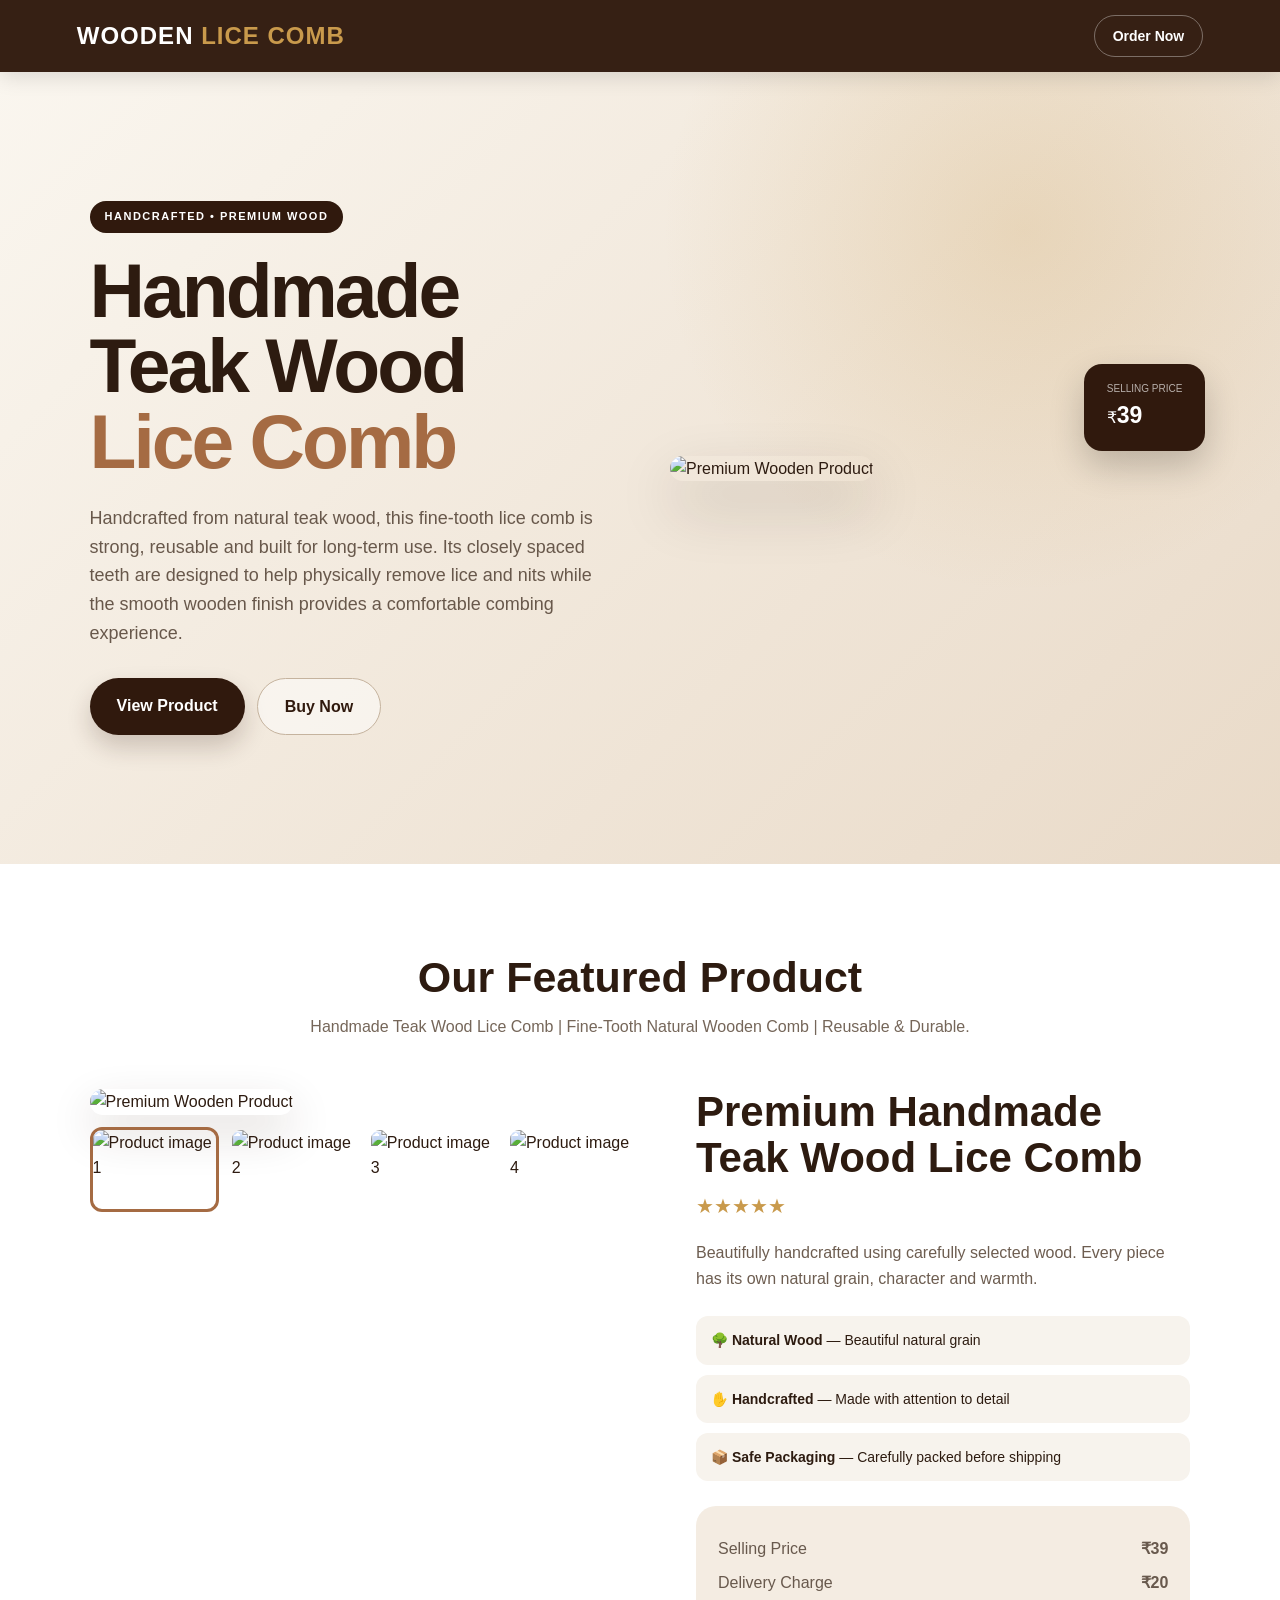
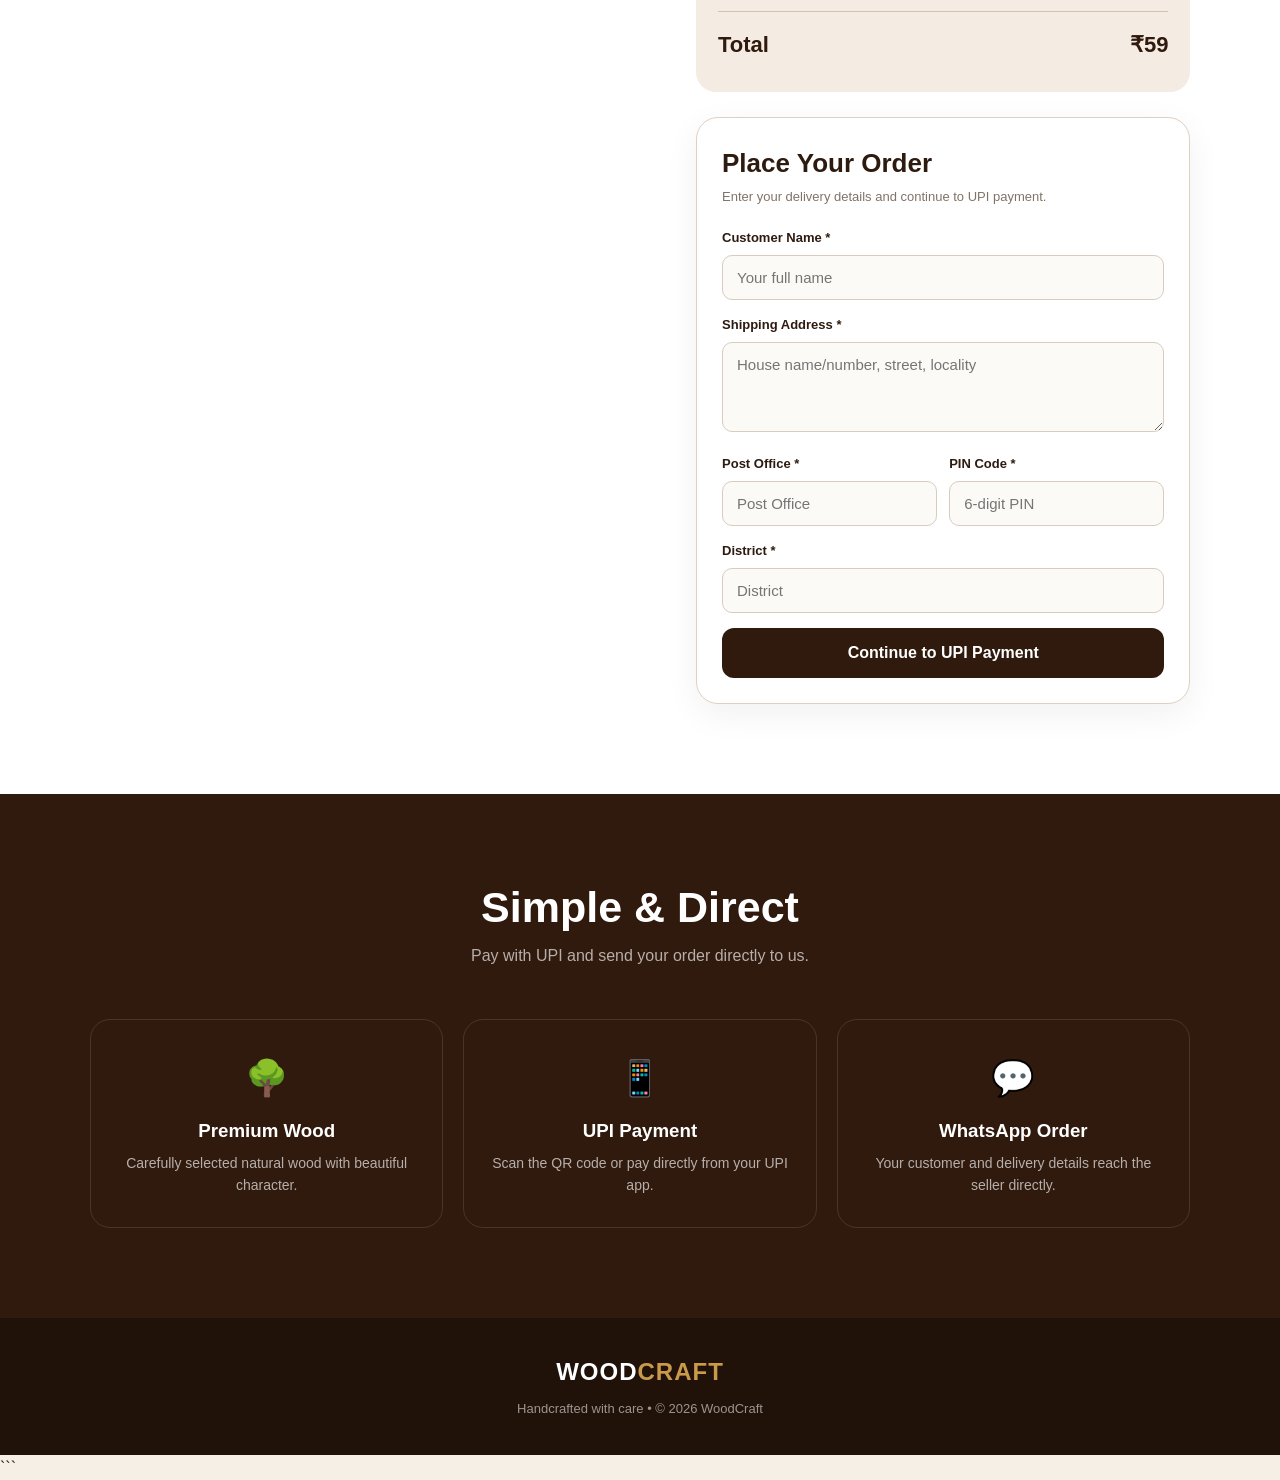
==== index.html @ 913a48c9 "Refactor index.html for improved layout and styling Refactor HTML structure and improve styling for " ====
<!DOCTYPE html>
<html lang="en">
<head>
<meta charset="UTF-8">
<meta name="viewport" content="width=device-width, initial-scale=1.0">
<title>WOODCRAFT | Premium Handmade Wood</title>
<meta name="description" content="Premium handmade wooden product with UPI payment and WhatsApp ordering.">

<style>
*{margin:0;padding:0;box-sizing:border-box}
html{scroll-behavior:smooth}
body{font-family:Arial,Helvetica,sans-serif;background:#f5efe6;color:#2d1b10;line-height:1.6}
:root{--dark:#30190d;--brown:#75482d;--brown2:#a56b43;--gold:#c99a4c;--green:#19a951;--purple:#673ab7;--border:#dfd1c1}

header{position:sticky;top:0;z-index:1000;display:flex;align-items:center;justify-content:space-between;padding:15px 6%;color:#fff;background:rgba(48,25,13,.97);backdrop-filter:blur(12px);box-shadow:0 5px 20px rgba(0,0,0,.12)}
.logo{font-size:24px;font-weight:900;letter-spacing:1px}.logo span{color:var(--gold)}
.header-button{color:#fff;text-decoration:none;padding:9px 18px;border:1px solid rgba(255,255,255,.35);border-radius:50px;font-size:14px;font-weight:bold}

.hero{min-height:88vh;display:grid;grid-template-columns:1fr 1fr;gap:60px;align-items:center;padding:70px 7%;background:radial-gradient(circle at 80% 20%,rgba(201,154,76,.22),transparent 30%),linear-gradient(135deg,#faf6ef,#e9dac8)}
.hero-content{max-width:620px}.badge{display:inline-block;padding:7px 15px;background:var(--dark);color:#fff;border-radius:50px;font-size:11px;font-weight:bold;letter-spacing:1.5px;margin-bottom:20px}
.hero h1{font-size:clamp(44px,6vw,78px);line-height:.98;letter-spacing:-3px;margin-bottom:25px}.hero h1 span{color:var(--brown2)}
.hero-description{color:#68584b;font-size:18px;max-width:550px;margin-bottom:30px}
.hero-buttons{display:flex;flex-wrap:wrap;gap:12px}.primary-button,.secondary-button{display:inline-block;padding:15px 27px;border-radius:50px;text-decoration:none;font-weight:bold;transition:.25s}
.primary-button{background:var(--dark);color:#fff;box-shadow:0 12px 25px rgba(48,25,13,.2)}.primary-button:hover{transform:translateY(-3px)}
.secondary-button{border:1px solid #c5b39e;color:var(--dark);background:rgba(255,255,255,.5)}
.hero-image-container{position:relative}.hero-image-container img{width:100%;height:570px;object-fit:cover;border-radius:32px;box-shadow:0 25px 60px rgba(47,27,15,.2)}
.hero-price{position:absolute;right:-15px;bottom:30px;background:var(--dark);color:#fff;padding:17px 23px;border-radius:18px;box-shadow:0 15px 35px rgba(0,0,0,.2)}
.hero-price small{display:block;opacity:.65;font-size:10px}.hero-price strong{font-size:23px}

section{padding:90px 7%}.section-heading{text-align:center;max-width:680px;margin:0 auto 50px}.section-heading h2{font-size:43px;line-height:1.1;margin-bottom:12px}.section-heading p{color:#756659}
.product-section{background:#fff}.product-container{max-width:1200px;margin:auto;display:grid;grid-template-columns:1.05fr .95fr;gap:60px;align-items:start}
.gallery{position:sticky;top:100px}.main-product-image{width:100%;height:570px;object-fit:cover;border-radius:25px;cursor:zoom-in;box-shadow:0 18px 45px rgba(47,27,15,.16)}
.thumbnail-grid{display:grid;grid-template-columns:repeat(4,1fr);gap:10px;margin-top:12px}.thumbnail{width:100%;height:85px;object-fit:cover;border-radius:12px;cursor:pointer;border:3px solid transparent;transition:.2s}.thumbnail:hover,.thumbnail.active{border-color:var(--brown2)}
.product-title{font-size:42px;line-height:1.08;margin-bottom:10px}.rating{color:var(--gold);font-size:20px;margin-bottom:18px}.product-description{color:#6d5d50;margin-bottom:25px}
.features{display:grid;gap:10px;margin-bottom:25px}.feature{padding:13px 15px;background:#f7f3ed;border-radius:12px;font-size:14px}
.price-box{background:#f4ece2;padding:22px;border-radius:20px;margin-bottom:25px}.price-row{display:flex;justify-content:space-between;align-items:center;margin:8px 0;color:#68594d}.price-row.total{border-top:1px solid #d5c3ae;padding-top:15px;margin-top:15px;color:var(--dark);font-size:22px;font-weight:900}
.order-box{border:1px solid var(--border);padding:25px;border-radius:22px;background:#fff;box-shadow:0 10px 35px rgba(48,25,13,.06)}.order-box h3{font-size:26px;margin-bottom:3px}.order-subtitle{color:#817368;font-size:13px;margin-bottom:20px}
.form-group{margin-bottom:15px}.form-group label{display:block;font-size:13px;font-weight:800;margin-bottom:6px}.form-group input,.form-group textarea{width:100%;padding:13px 14px;border:1px solid #d9ccbe;background:#fcfaf7;border-radius:10px;outline:none;font-family:inherit;font-size:15px}.form-group textarea{min-height:90px;resize:vertical}
.form-group input:focus,.form-group textarea:focus{border-color:var(--brown2);box-shadow:0 0 0 3px rgba(165,107,67,.1)}.two-column{display:grid;grid-template-columns:1fr 1fr;gap:12px}
.continue-button{width:100%;padding:16px;background:var(--dark);color:#fff;border:0;border-radius:12px;font-size:16px;font-weight:900;cursor:pointer}

.payment-area{display:none;margin-top:25px;padding:25px;border:2px solid #dfd1c1;border-radius:20px;background:#faf7f2;text-align:center}.payment-area.show{display:block}.payment-area h3{font-size:26px;margin-bottom:5px}.payment-description{color:#75675c;font-size:14px}
.payment-total{font-size:34px;font-weight:900;color:var(--dark);margin:12px 0 20px}
.qr-container{display:flex;justify-content:center;margin:10px 0 18px}.qr-image{width:240px;height:240px;object-fit:contain;background:#fff;padding:10px;border-radius:15px;border:1px solid #ddd;box-shadow:0 8px 25px rgba(0,0,0,.08)}
.upi-box{background:#fff;padding:14px;border-radius:12px;margin-bottom:15px}.upi-label{color:#75675c;font-size:12px}.upi-id{color:var(--brown);font-size:18px;font-weight:900;word-break:break-all;margin:3px 0 7px}.copy-button{border:1px solid #cdbca8;background:#fff;padding:7px 14px;border-radius:30px;cursor:pointer;font-weight:bold}
.upi-pay-button{display:block;width:100%;padding:16px;margin-bottom:12px;background:var(--purple);color:#fff;border-radius:12px;text-decoration:none;font-weight:900}
.paid-button{width:100%;padding:16px;background:var(--green);color:#fff;border:0;border-radius:12px;font-size:16px;font-weight:900;cursor:pointer}
.payment-warning{margin-top:15px;font-size:12px;color:#74675c}.success-message{display:none;margin-top:18px;padding:15px;border-radius:12px;background:#e8f8ee;color:#176b37;font-size:13px;font-weight:bold}.success-message.show{display:block}

.order-placed{
    display:none;
    margin-top:18px;
    padding:22px;
    border-radius:18px;
    background:#e8f8ee;
    border:1px solid #b8e5c8;
    color:#145c30;
    text-align:left;
}
.order-placed.show{display:block}
.order-placed-icon{
    width:52px;
    height:52px;
    display:flex;
    align-items:center;
    justify-content:center;
    margin:0 auto 10px;
    border-radius:50%;
    background:#19a951;
    color:#fff;
    font-size:30px;
    font-weight:900;
}
.order-placed h3{
    text-align:center;
    font-size:25px;
    margin-bottom:5px;
}
.order-placed > p{
    text-align:center;
    font-size:13px;
    margin-bottom:15px;
}
.placed-details{
    background:#fff;
    border-radius:12px;
    padding:14px;
    font-size:13px;
    color:#3b312a;
}
.placed-details div{
    display:flex;
    justify-content:space-between;
    gap:15px;
    padding:6px 0;
    border-bottom:1px solid #eee5dc;
}
.placed-details div:last-child{border-bottom:0}
.placed-details strong{text-align:right}

.trust-section{background:var(--dark);color:#fff}.trust-section .section-heading p{color:rgba(255,255,255,.65)}.trust-grid{max-width:1100px;margin:auto;display:grid;grid-template-columns:repeat(3,1fr);gap:20px}.trust-card{text-align:center;padding:30px 20px;border:1px solid rgba(255,255,255,.12);border-radius:20px}.trust-icon{font-size:35px;margin-bottom:10px}.trust-card h3{margin-bottom:6px}.trust-card p{color:rgba(255,255,255,.65);font-size:14px}
footer{background:#211209;color:#fff;text-align:center;padding:35px 20px}footer p{margin-top:8px;opacity:.55;font-size:13px}
.lightbox{position:fixed;inset:0;z-index:3000;display:none;align-items:center;justify-content:center;padding:20px;background:rgba(0,0,0,.94)}.lightbox.show{display:flex}.lightbox img{max-width:95%;max-height:90vh;border-radius:10px}.close-lightbox{position:absolute;right:25px;top:12px;color:#fff;font-size:45px;cursor:pointer}

@media(max-width:900px){
    .hero{grid-template-columns:1fr;padding-top:50px}
    .hero-image-container{order:-1}
    .product-container{grid-template-columns:1fr}
    .gallery{position:static}
    .trust-grid{grid-template-columns:1fr}
}
@media(max-width:600px){
    header{padding:13px 5%}
    .logo{font-size:20px}
    .hero{padding:45px 5%}
    .hero h1{font-size:45px}
    .hero-description{font-size:16px}
    section{padding:65px 5%}
    .section-heading h2{font-size:33px}
    .product-title{font-size:34px}
    .main-product-image{height:360px}
    .thumbnail{height:70px}
    .two-column{grid-template-columns:1fr}
    .hero-image-container img{height:400px}
}
</style>
</head>

<body>

<header>
    <div class="logo">WOODEN <span>LICE COMB</span></div>
    <a href="#order" class="header-button">Order Now</a>
</header>

<section class="hero">
    <div class="hero-content">
        <div class="badge">HANDCRAFTED • PREMIUM WOOD</div>
        <h1>Handmade Teak Wood <br><span>Lice Comb</span></h1>

        <p class="hero-description">
            Handcrafted from natural teak wood, this fine-tooth lice comb is strong,
            reusable and built for long-term use. Its closely spaced teeth are designed
            to help physically remove lice and nits while the smooth wooden finish
            provides a comfortable combing experience.
        </p>

        <div class="hero-buttons">
            <a href="#product" class="primary-button">View Product</a>
            <a href="#order" class="secondary-button">Buy Now</a>
        </div>
    </div>

    <div class="hero-image-container">
        <img
            id="heroImage"
            src="https://raw.githubusercontent.com/indrarecreation/tripcore/9f1f964987fa2e9fd4c888fda89bacaf6766742b/ChatGPT%20Image%20Aug%2028%2C%202026%2C%2009_45_02%20PM.png"
            alt="Premium Wooden Product"
        >

        <div class="hero-price">
            <small>SELLING PRICE</small>
            ₹<strong id="heroPrice">39</strong>
        </div>
    </div>
</section>

<section class="product-section" id="product">

    <div class="section-heading">
        <h2>Our Featured Product</h2>
        <p>
            Handmade Teak Wood Lice Comb | Fine-Tooth Natural Wooden Comb |
            Reusable & Durable.
        </p>
    </div>

    <div class="product-container">

        <div class="gallery">

            <img
                id="mainProductImage"
                class="main-product-image"
                src="https://raw.githubusercontent.com/indrarecreation/tripcore/9f1f964987fa2e9fd4c888fda89bacaf6766742b/ChatGPT%20Image%20Aug%2028%2C%202026%2C%2009_28_31%20PM.png"
                alt="Premium Wooden Product"
                onclick="openLightbox()"
            >

            <div class="thumbnail-grid">

                <img
                    class="thumbnail active"
                    src="https://github.com/indrarecreation/tripcore/blob/main/ChatGPT%20Image%20Aug%2029,%202026,%2008_53_44%20AM.png?raw=true"
                    onclick="changeImage(this)"
                    alt="Product image 1"
                >

                <img
                    class="thumbnail"
                    src="https://github.com/indrarecreation/tripcore/blob/main/ChatGPT%20Image%20Aug%2028,%202026,%2009_43_45%20PM.png?raw=true"
                    onclick="changeImage(this)"
                    alt="Product image 2"
                >

                <img
                    class="thumbnail"
                    src="https://github.com/indrarecreation/tripcore/blob/main/ChatGPT%20Image%20Aug%2028,%202026,%2009_28_31%20PM.png?raw=true"
                    onclick="changeImage(this)"
                    alt="Product image 3"
                >

                <img
                    class="thumbnail"
                    src="https://github.com/indrarecreation/tripcore/blob/main/ChatGPT%20Image%20Aug%2028,%202026,%2009_41_17%20PM.png?raw=true"
                    onclick="changeImage(this)"
                    alt="Product image 4"
                >

            </div>
        </div>

        <div>

            <h2 class="product-title">
                Premium Handmade Teak Wood Lice Comb
            </h2>

            <div class="rating">★★★★★</div>

            <p class="product-description">
                Beautifully handcrafted using carefully selected wood.
                Every piece has its own natural grain, character and warmth.
            </p>

            <div class="features">
                <div class="feature">
                    🌳 <strong>Natural Wood</strong> — Beautiful natural grain
                </div>

                <div class="feature">
                    ✋ <strong>Handcrafted</strong> — Made with attention to detail
                </div>

                <div class="feature">
                    📦 <strong>Safe Packaging</strong> — Carefully packed before shipping
                </div>
            </div>

            <div class="price-box">

                <div class="price-row">
                    <span>Selling Price</span>
                    <strong>₹<span id="productPrice"></span></strong>
                </div>

                <div class="price-row">
                    <span>Delivery Charge</span>
                    <strong>₹<span id="deliveryCharge"></span></strong>
                </div>

                <div class="price-row total">
                    <span>Total</span>
                    <strong>₹<span id="totalPrice"></span></strong>
                </div>

            </div>

            <div class="order-box" id="order">

                <h3>Place Your Order</h3>

                <p class="order-subtitle">
                    Enter your delivery details and continue to UPI payment.
                </p>

                <form id="orderForm">

                    <div class="form-group">
                        <label>Customer Name *</label>
                        <input
                            type="text"
                            id="customerName"
                            placeholder="Your full name"
                            required
                        >
                    </div>

                    <div class="form-group">
                        <label>Shipping Address *</label>
                        <textarea
                            id="shippingAddress"
                            placeholder="House name/number, street, locality"
                            required
                        ></textarea>
                    </div>

                    <div class="two-column">

                        <div class="form-group">
                            <label>Post Office *</label>
                            <input
                                type="text"
                                id="postOffice"
                                placeholder="Post Office"
                                required
                            >
                        </div>

                        <div class="form-group">
                            <label>PIN Code *</label>
                            <input
                                type="text"
                                id="pinCode"
                                maxlength="6"
                                placeholder="6-digit PIN"
                                required
                            >
                        </div>

                    </div>

                    <div class="form-group">
                        <label>District *</label>
                        <input
                            type="text"
                            id="district"
                            placeholder="District"
                            required
                        >
                    </div>

                    <button type="submit" class="continue-button">
                        Continue to UPI Payment
                    </button>

                </form>

                <div class="payment-area" id="paymentArea">

                    <h3>Complete Your Payment</h3>

                    <p class="payment-description">
                        Scan the QR code or use the UPI ID.
                        You can enter the payment amount yourself in your UPI app.
                    </p>

                    <div class="payment-total">
                        ₹<span id="paymentAmount"></span>
                    </div>

                    <div class="qr-container">
                        <img
                            id="qrImage"
                            class="qr-image"
                            alt="UPI Payment QR Code"
                        >
                    </div>

                    <div class="upi-box">

                        <div class="upi-label">
                            PAY TO UPI ID
                        </div>

                        <div class="upi-id" id="upiIdText"></div>

                        <button
                            type="button"
                            class="copy-button"
                            onclick="copyUPI()"
                        >
                            Copy UPI ID
                        </button>

                    </div>

                    <a
                        id="upiPayButton"
                        href="#"
                        class="upi-pay-button"
                    >
                        📲 Pay via UPI
                    </a>

                    <button
                        type="button"
                        class="paid-button"
                        onclick="customerHasPaid()"
                    >
                        ✓ I HAVE PAID — SEND ORDER TO SELLER
                    </button>

                    <div
                        id="orderPlaced"
                        class="order-placed"
                        aria-live="polite"
                    >

                        <div class="order-placed-icon">
                            ✓
                        </div>

                        <h3>ORDER PLACED</h3>

                        <p>
                            Your order details have been prepared and sent
                            to the seller on WhatsApp.
                        </p>

                        <div
                            class="placed-details"
                            id="placedDetails"
                        ></div>

                    </div>

                    <p class="payment-warning">
                        After completing payment, press the button above.
                        WhatsApp will open with your order details.
                        The seller should verify the payment in the UPI/bank
                        account before dispatch.
                    </p>

                    <div
                        class="success-message"
                        id="successMessage"
                    >
                        Your order message is being prepared.
                        WhatsApp will open next.
                    </div>

                </div>

            </div>
        </div>
    </div>
</section>

<section class="trust-section">

    <div class="section-heading">
        <h2>Simple & Direct</h2>
        <p>Pay with UPI and send your order directly to us.</p>
    </div>

    <div class="trust-grid">

        <div class="trust-card">
            <div class="trust-icon">🌳</div>
            <h3>Premium Wood</h3>
            <p>
                Carefully selected natural wood with beautiful character.
            </p>
        </div>

        <div class="trust-card">
            <div class="trust-icon">📱</div>
            <h3>UPI Payment</h3>
            <p>
                Scan the QR code or pay directly from your UPI app.
            </p>
        </div>

        <div class="trust-card">
            <div class="trust-icon">💬</div>
            <h3>WhatsApp Order</h3>
            <p>
                Your customer and delivery details reach the seller directly.
            </p>
        </div>

    </div>

</section>

<footer>

    <div class="logo">
        WOOD<span>CRAFT</span>
    </div>

    <p>
        Handcrafted with care • © 2026 WoodCraft
    </p>

</footer>

<div
    class="lightbox"
    id="lightbox"
    onclick="closeLightbox()"
>

    <div
        class="close-lightbox"
        onclick="closeLightbox()"
    >
        ×
    </div>

    <img
        id="lightboxImage"
        alt="Product image"
    >

</div>

<script>

/* =========================================================
   BUSINESS SETTINGS
========================================================= */

const PRODUCT_NAME = "Premium Handmade Wooden Product";

const PRODUCT_PRICE = 39;

const DELIVERY_CHARGE = 20;

/*
   WhatsApp seller number.

   IMPORTANT:
   For India, use the complete number with country code.
   Example:
   919876543210

   Do NOT use +, spaces or brackets.
*/
const WHATSAPP_NUMBER = "7356828624";

/* YOUR NEW UPI ID */
const UPI_ID = "indrajithofficialindra@okhdfcbank";

const SELLER_NAME = "WoodCraftkollam";


/* =========================================================
   AUTOMATIC CALCULATIONS
========================================================= */

const TOTAL = PRODUCT_PRICE + DELIVERY_CHARGE;

document.getElementById("heroPrice").textContent =
    PRODUCT_PRICE;

document.getElementById("productPrice").textContent =
    PRODUCT_PRICE;

document.getElementById("deliveryCharge").textContent =
    DELIVERY_CHARGE;

document.getElementById("totalPrice").textContent =
    TOTAL;

document.getElementById("paymentAmount").textContent =
    TOTAL;

document.getElementById("upiIdText").textContent =
    UPI_ID;


/* =========================================================
   UPI PAYMENT LINK
   NO FIXED AMOUNT
========================================================= */

/*
   IMPORTANT:

   There is NO "&am=" parameter here.

   Therefore the UPI app is NOT forced to use ₹59.

   The customer can enter/change the amount
   inside Google Pay, PhonePe, Paytm, etc.
*/

const upiLink =
    "upi://pay" +
    "?pa=" + encodeURIComponent(UPI_ID) +
    "&pn=" + encodeURIComponent(SELLER_NAME) +
    "&cu=INR" +
    "&tn=" + encodeURIComponent(PRODUCT_NAME);

document.getElementById("upiPayButton").href =
    upiLink;


/* =========================================================
   QR CODE
   QR CONTAINS ONLY UPI ID / PAYMENT DETAILS
   NO FIXED AMOUNT
========================================================= */

const qrURL =
    "https://api.qrserver.com/v1/create-qr-code/" +
    "?size=500x500" +
    "&data=" +
    encodeURIComponent(upiLink);

document.getElementById("qrImage").src =
    qrURL;


/* =========================================================
   ORDER FORM
========================================================= */

document.getElementById("orderForm").addEventListener(
    "submit",
    function(event){

        event.preventDefault();

        const pin =
            document.getElementById("pinCode").value.trim();

        if(!/^[0-9]{6}$/.test(pin)){
            alert("Please enter a valid 6-digit PIN code.");
            return;
        }

        document
            .getElementById("paymentArea")
            .classList
            .add("show");

        document
            .getElementById("paymentArea")
            .scrollIntoView({
                behavior:"smooth",
                block:"center"
            });
    }
);


/* =========================================================
   COPY UPI
========================================================= */

function copyUPI(){

    if(
        navigator.clipboard &&
        navigator.clipboard.writeText
    ){

        navigator.clipboard
            .writeText(UPI_ID)
            .then(function(){

                alert(
                    "UPI ID copied: " + UPI_ID
                );

            })
            .catch(function(){

                alert(
                    "UPI ID: " + UPI_ID
                );

            });

    }else{

        alert(
            "UPI ID: " + UPI_ID
        );
    }
}


/* =========================================================
   SEND ORDER TO WHATSAPP
========================================================= */

function customerHasPaid(){

    const customerName =
        document
            .getElementById("customerName")
            .value
            .trim();

    const shippingAddress =
        document
            .getElementById("shippingAddress")
            .value
            .trim();

    const postOffice =
        document
            .getElementById("postOffice")
            .value
            .trim();

    const pinCode =
        document
            .getElementById("pinCode")
            .value
            .trim();

    const district =
        document
            .getElementById("district")
            .value
            .trim();


    if(
        !customerName ||
        !shippingAddress ||
        !postOffice ||
        !pinCode ||
        !district
    ){

        alert(
            "Please complete all customer and shipping details first."
        );

        return;
    }


    const orderID =
        "WC-" +
        Date.now()
            .toString()
            .slice(-8);


    /* Display ORDER PLACED */

    document.getElementById(
        "placedDetails"
    ).innerHTML = `

        <div>
            <span>Order ID</span>
            <strong>${escapeHTML(orderID)}</strong>
        </div>

        <div>
            <span>Product</span>
            <strong>${escapeHTML(PRODUCT_NAME)}</strong>
        </div>

        <div>
            <span>Customer</span>
            <strong>${escapeHTML(customerName)}</strong>
        </div>

        <div>
            <span>Address</span>
            <strong>${escapeHTML(shippingAddress)}</strong>
        </div>

        <div>
            <span>Post Office</span>
            <strong>${escapeHTML(postOffice)}</strong>
        </div>

        <div>
            <span>PIN</span>
            <strong>${escapeHTML(pinCode)}</strong>
        </div>

        <div>
            <span>District</span>
            <strong>${escapeHTML(district)}</strong>
        </div>

        <div>
            <span>Order Total</span>
            <strong>₹${TOTAL}</strong>
        </div>

        <div>
            <span>Payment</span>
            <strong>UPI — Verify before dispatch</strong>
        </div>

    `;


    document
        .getElementById("orderPlaced")
        .classList
        .add("show");


    document
        .getElementById("successMessage")
        .classList
        .add("show");


    document.getElementById(
        "successMessage"
    ).textContent =
        "ORDER PLACED. Your order details are being sent to the seller on WhatsApp.";


    /* =====================================================
       WHATSAPP MESSAGE
    ===================================================== */

    const message =
`🛒 *NEW ORDER — ORDER PLACED*

━━━━━━━━━━━━━━━━━━

📋 *ORDER ID*
${orderID}

📦 *PRODUCT*
${PRODUCT_NAME}

━━━━━━━━━━━━━━━━━━

💰 *PRICE DETAILS*

Selling Price:
₹${PRODUCT_PRICE}

Delivery Charge:
₹${DELIVERY_CHARGE}

*TOTAL: ₹${TOTAL}*

━━━━━━━━━━━━━━━━━━

💳 *PAYMENT*

Payment Method:
UPI

UPI ID:
${UPI_ID}

Payment Status:
*CUSTOMER CLAIMS PAYMENT COMPLETED*

⚠️ *PLEASE VERIFY PAYMENT IN YOUR UPI/BANK APP BEFORE DISPATCH.*

━━━━━━━━━━━━━━━━━━

👤 *CUSTOMER DETAILS*

Customer Name:
${customerName}

━━━━━━━━━━━━━━━━━━

📍 *DELIVERY ADDRESS*

Shipping Address:
${shippingAddress}

Post Office:
${postOffice}

PIN Code:
${pinCode}

District:
${district}

━━━━━━━━━━━━━━━━━━

✅ *ORDER PLACED*

The customer has completed the payment step and submitted the order.

Please verify the payment and arrange delivery.

Thank you.`;


    const whatsappURL =
        "https://wa.me/" +
        WHATSAPP_NUMBER +
        "?text=" +
        encodeURIComponent(message);


    /* Open seller WhatsApp */

    window.open(
        whatsappURL,
        "_blank"
    );


    /* Bring confirmation into view */

    document
        .getElementById("orderPlaced")
        .scrollIntoView({
            behavior:"smooth",
            block:"center"
        });
}


/* =========================================================
   ESCAPE HTML
========================================================= */

function escapeHTML(value){

    return String(value)
        .replace(/&/g, "&amp;")
        .replace(/</g, "&lt;")
        .replace(/>/g, "&gt;")
        .replace(/"/g, "&quot;")
        .replace(/'/g, "&#039;");
}


/* =========================================================
   PRODUCT GALLERY
========================================================= */

function changeImage(element){

    document
        .getElementById("mainProductImage")
        .src = element.src;


    document
        .querySelectorAll(".thumbnail")
        .forEach(function(image){

            image.classList.remove("active");

        });


    element.classList.add("active");
}


/* =========================================================
   LIGHTBOX
========================================================= */

function openLightbox(){

    document.getElementById(
        "lightboxImage"
    ).src =
        document.getElementById(
            "mainProductImage"
        ).src;


    document
        .getElementById("lightbox")
        .classList
        .add("show");
}


function closeLightbox(){

    document
        .getElementById("lightbox")
        .classList
        .remove("show");
}


document.addEventListener(
    "keydown",
    function(event){

        if(event.key === "Escape"){
            closeLightbox();
        }

    }
);


/* =========================================================
   PIN CODE
========================================================= */

document
    .getElementById("pinCode")
    .addEventListener(
        "input",
        function(){

            this.value =
                this.value
                    .replace(/\D/g,"")
                    .slice(0,6);

        }
    );

</script>

</body>
</html>
```
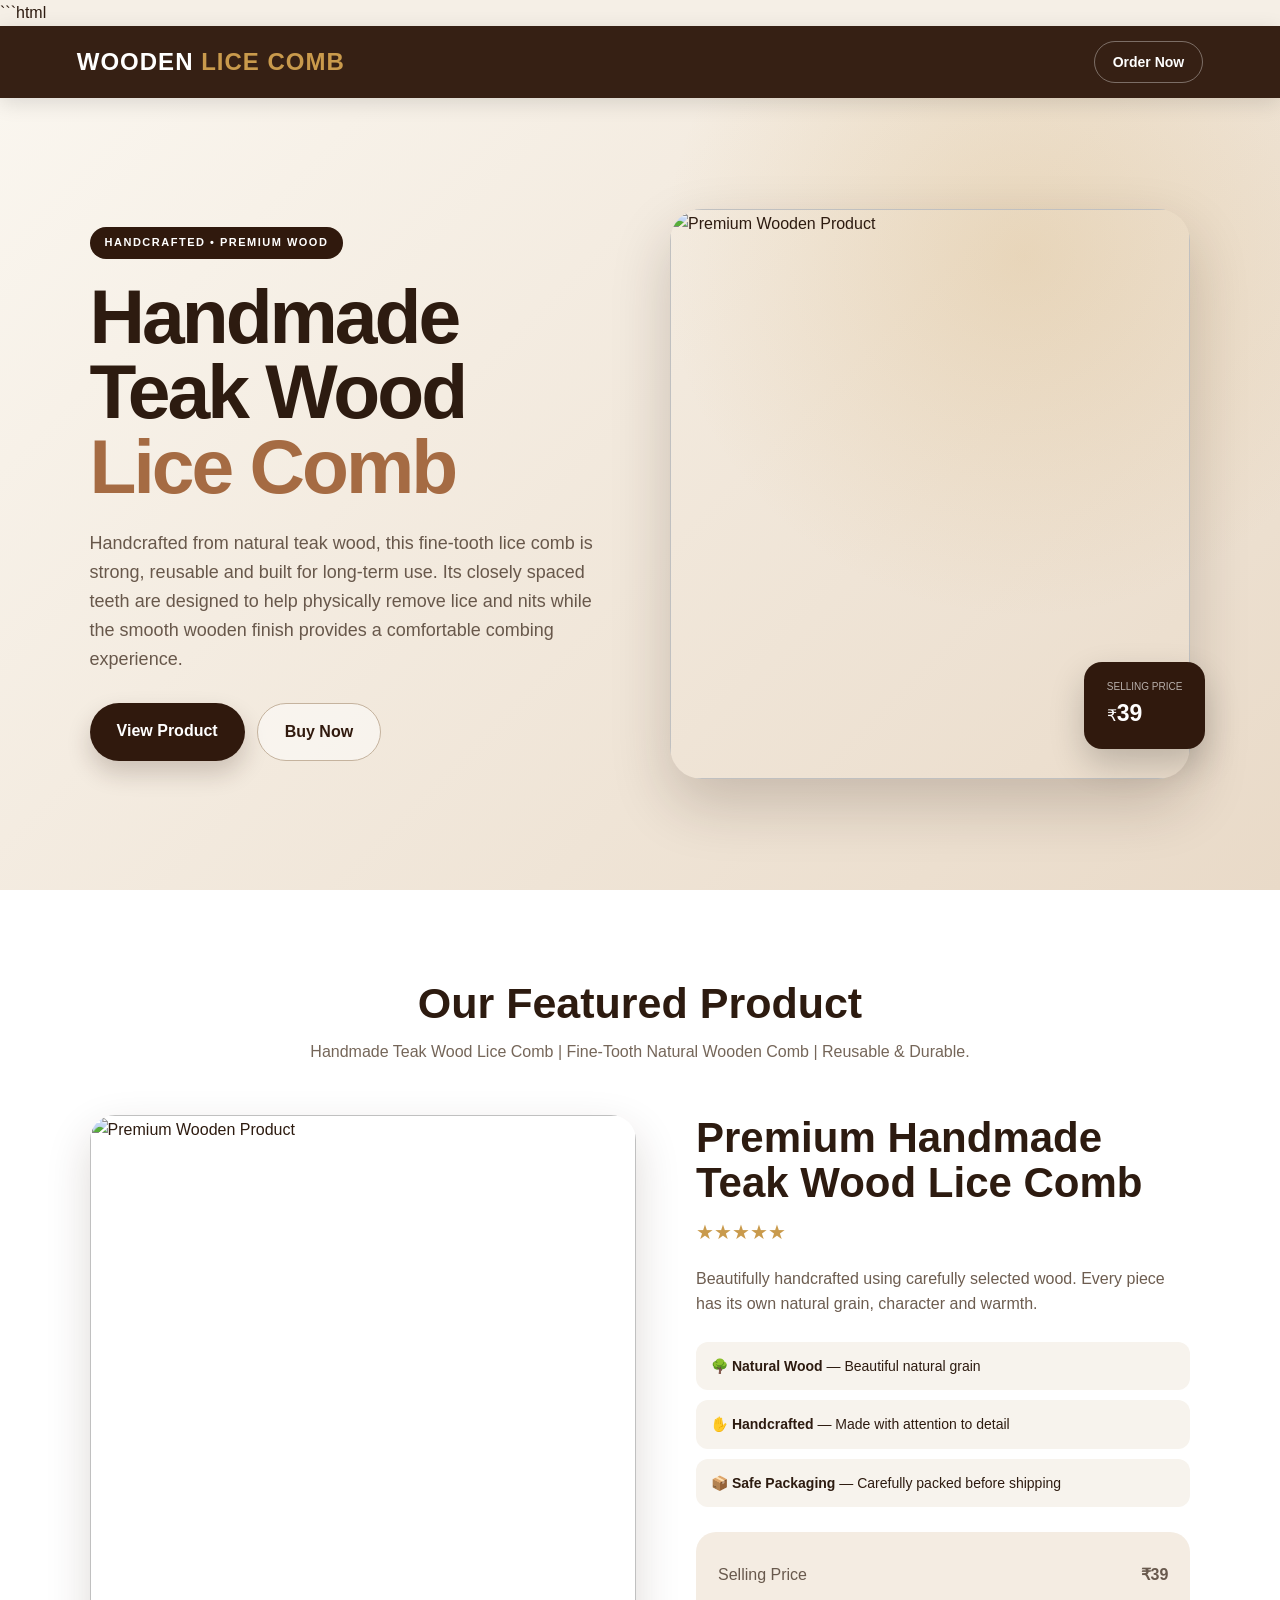
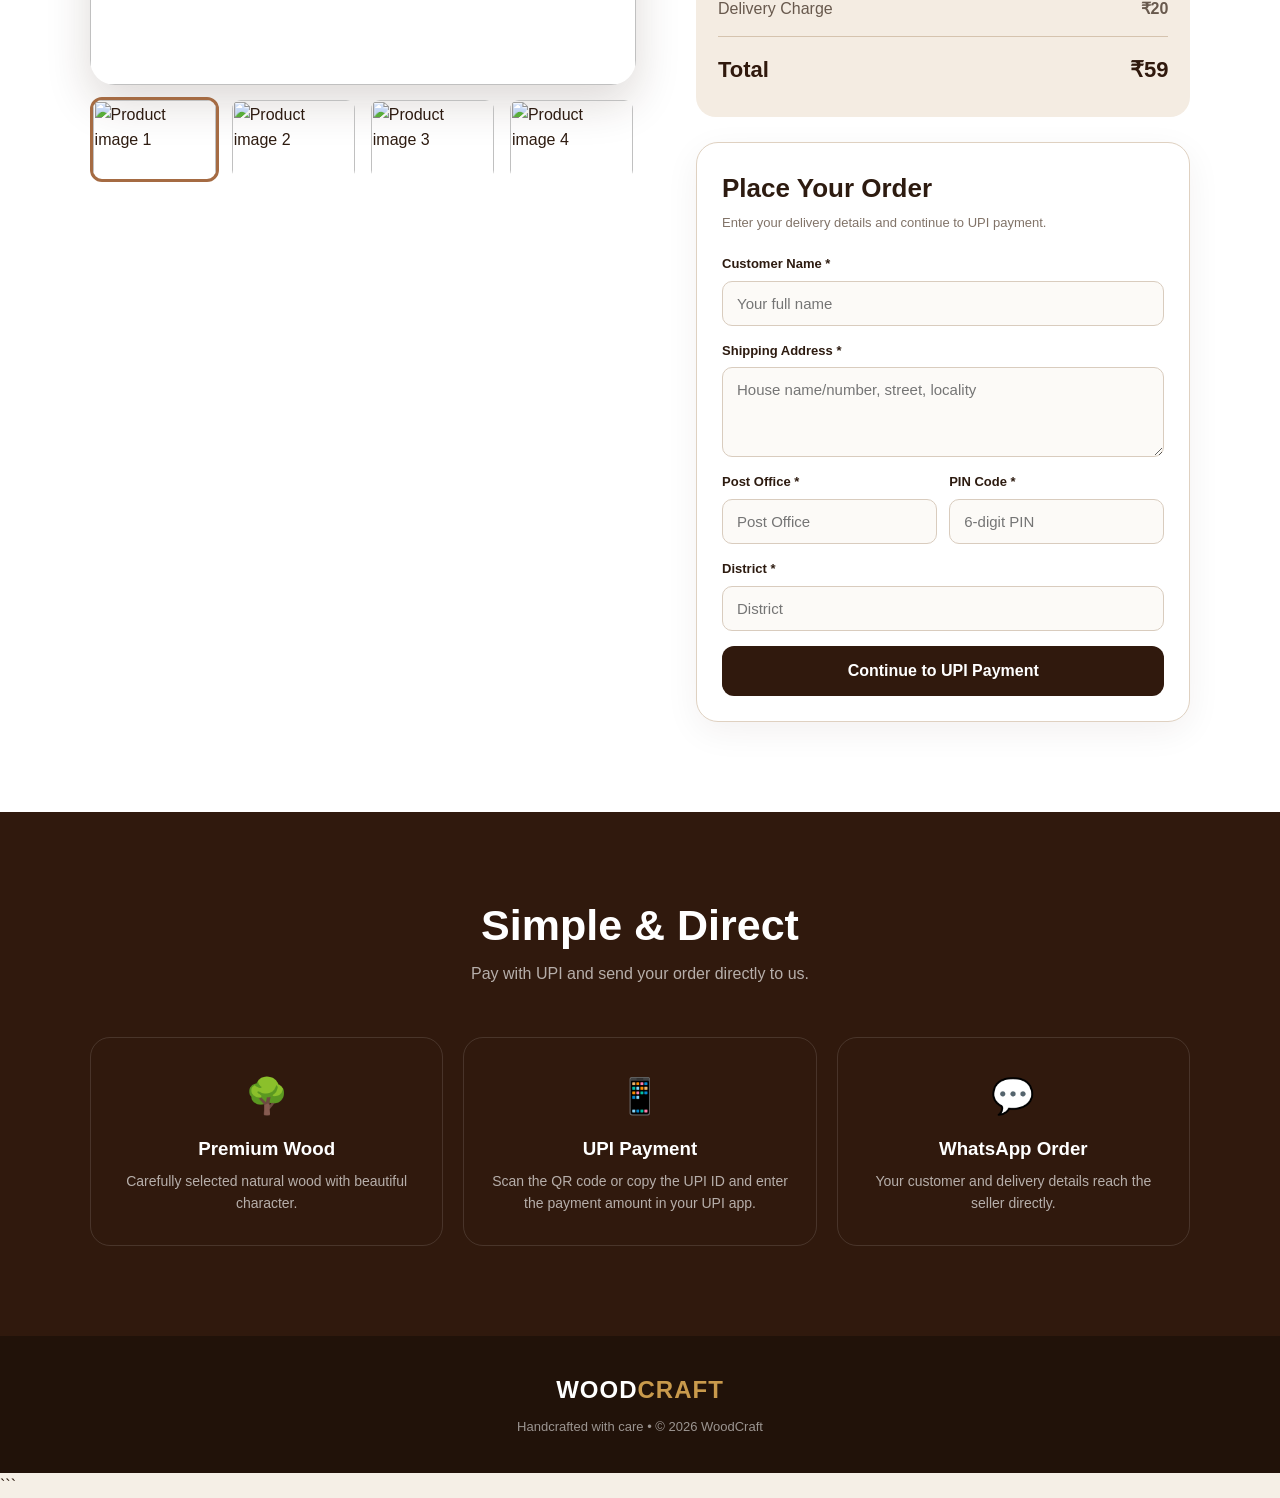
==== commit 595c4184: "Refactor index.html for improved structure and clarity Refactor HTML structure and improve formattin" ====
--- a/index.html
+++ b/index.html
@@ -1,3 +1,4 @@
+```html
 <!DOCTYPE html>
 <html lang="en">
 <head>
@@ -39,11 +40,10 @@
 .form-group input:focus,.form-group textarea:focus{border-color:var(--brown2);box-shadow:0 0 0 3px rgba(165,107,67,.1)}.two-column{display:grid;grid-template-columns:1fr 1fr;gap:12px}
 .continue-button{width:100%;padding:16px;background:var(--dark);color:#fff;border:0;border-radius:12px;font-size:16px;font-weight:900;cursor:pointer}
 
-.payment-area{display:none;margin-top:25px;padding:25px;border:2px solid #dfd1c1;border-radius:20px;background:#faf7f2;text-align:center}.payment-area.show{display:block}.payment-area h3{font-size:26px;margin-bottom:5px}.payment-description{color:#75675c;font-size:14px}
-.payment-total{font-size:34px;font-weight:900;color:var(--dark);margin:12px 0 20px}
+.payment-area{display:none;margin-top:25px;padding:25px;border:2px solid #dfd1c1;border-radius:20px;background:#faf7f2;text-align:center}.payment-area.show{display:block}.payment-area h3{font-size:26px;margin-bottom:5px}.payment-description{color:#75675c;font-size:14px}.payment-total{font-size:34px;font-weight:900;color:var(--dark);margin:12px 0 20px}
 .qr-container{display:flex;justify-content:center;margin:10px 0 18px}.qr-image{width:240px;height:240px;object-fit:contain;background:#fff;padding:10px;border-radius:15px;border:1px solid #ddd;box-shadow:0 8px 25px rgba(0,0,0,.08)}
 .upi-box{background:#fff;padding:14px;border-radius:12px;margin-bottom:15px}.upi-label{color:#75675c;font-size:12px}.upi-id{color:var(--brown);font-size:18px;font-weight:900;word-break:break-all;margin:3px 0 7px}.copy-button{border:1px solid #cdbca8;background:#fff;padding:7px 14px;border-radius:30px;cursor:pointer;font-weight:bold}
-.upi-pay-button{display:block;width:100%;padding:16px;margin-bottom:12px;background:var(--purple);color:#fff;border-radius:12px;text-decoration:none;font-weight:900}
+
 .paid-button{width:100%;padding:16px;background:var(--green);color:#fff;border:0;border-radius:12px;font-size:16px;font-weight:900;cursor:pointer}
 .payment-warning{margin-top:15px;font-size:12px;color:#74675c}.success-message{display:none;margin-top:18px;padding:15px;border-radius:12px;background:#e8f8ee;color:#176b37;font-size:13px;font-weight:bold}.success-message.show{display:block}
 
@@ -134,24 +134,39 @@
 </header>
 
 <section class="hero">
+
     <div class="hero-content">
-        <div class="badge">HANDCRAFTED • PREMIUM WOOD</div>
-        <h1>Handmade Teak Wood <br><span>Lice Comb</span></h1>
+
+        <div class="badge">
+            HANDCRAFTED • PREMIUM WOOD
+        </div>
+
+        <h1>
+            Handmade Teak Wood <br>
+            <span>Lice Comb</span>
+        </h1>
 
         <p class="hero-description">
-            Handcrafted from natural teak wood, this fine-tooth lice comb is strong,
-            reusable and built for long-term use. Its closely spaced teeth are designed
-            to help physically remove lice and nits while the smooth wooden finish
-            provides a comfortable combing experience.
+            Handcrafted from natural teak wood, this fine-tooth lice comb is
+            strong, reusable and built for long-term use. Its closely spaced
+            teeth are designed to help physically remove lice and nits while
+            the smooth wooden finish provides a comfortable combing experience.
         </p>
 
         <div class="hero-buttons">
-            <a href="#product" class="primary-button">View Product</a>
-            <a href="#order" class="secondary-button">Buy Now</a>
-        </div>
+            <a href="#product" class="primary-button">
+                View Product
+            </a>
+
+            <a href="#order" class="secondary-button">
+                Buy Now
+            </a>
+        </div>
+
     </div>
 
     <div class="hero-image-container">
+
         <img
             id="heroImage"
             src="https://raw.githubusercontent.com/indrarecreation/tripcore/9f1f964987fa2e9fd4c888fda89bacaf6766742b/ChatGPT%20Image%20Aug%2028%2C%202026%2C%2009_45_02%20PM.png"
@@ -162,19 +177,25 @@
             <small>SELLING PRICE</small>
             ₹<strong id="heroPrice">39</strong>
         </div>
+
     </div>
+
 </section>
+
 
 <section class="product-section" id="product">
 
     <div class="section-heading">
         <h2>Our Featured Product</h2>
+
         <p>
-            Handmade Teak Wood Lice Comb | Fine-Tooth Natural Wooden Comb |
+            Handmade Teak Wood Lice Comb |
+            Fine-Tooth Natural Wooden Comb |
             Reusable & Durable.
         </p>
     </div>
 
+
     <div class="product-container">
 
         <div class="gallery">
@@ -182,7 +203,7 @@
             <img
                 id="mainProductImage"
                 class="main-product-image"
-                src="https://raw.githubusercontent.com/indrarecreation/tripcore/9f1f964987fa2e9fd4c888fda89bacaf6766742b/ChatGPT%20Image%20Aug%2028%2C%202026%2C%2009_28_31%20PM.png"
+                src="https://github.com/indrarecreation/tripcore/blob/main/ChatGPT%20Image%20Aug%2028,%202026,%2009_28_31%20PM.png?raw=true"
                 alt="Premium Wooden Product"
                 onclick="openLightbox()"
             >
@@ -218,7 +239,9 @@
                 >
 
             </div>
-        </div>
+
+        </div>
+
 
         <div>
 
@@ -226,14 +249,18 @@
                 Premium Handmade Teak Wood Lice Comb
             </h2>
 
-            <div class="rating">★★★★★</div>
+            <div class="rating">
+                ★★★★★
+            </div>
 
             <p class="product-description">
                 Beautifully handcrafted using carefully selected wood.
                 Every piece has its own natural grain, character and warmth.
             </p>
 
+
             <div class="features">
+
                 <div class="feature">
                     🌳 <strong>Natural Wood</strong> — Beautiful natural grain
                 </div>
@@ -245,70 +272,104 @@
                 <div class="feature">
                     📦 <strong>Safe Packaging</strong> — Carefully packed before shipping
                 </div>
+
             </div>
+
 
             <div class="price-box">
 
                 <div class="price-row">
                     <span>Selling Price</span>
-                    <strong>₹<span id="productPrice"></span></strong>
+                    <strong>
+                        ₹<span id="productPrice"></span>
+                    </strong>
                 </div>
 
                 <div class="price-row">
                     <span>Delivery Charge</span>
-                    <strong>₹<span id="deliveryCharge"></span></strong>
+                    <strong>
+                        ₹<span id="deliveryCharge"></span>
+                    </strong>
                 </div>
 
                 <div class="price-row total">
                     <span>Total</span>
-                    <strong>₹<span id="totalPrice"></span></strong>
+                    <strong>
+                        ₹<span id="totalPrice"></span>
+                    </strong>
                 </div>
 
             </div>
 
+
             <div class="order-box" id="order">
 
-                <h3>Place Your Order</h3>
+                <h3>
+                    Place Your Order
+                </h3>
 
                 <p class="order-subtitle">
                     Enter your delivery details and continue to UPI payment.
                 </p>
 
+
                 <form id="orderForm">
 
                     <div class="form-group">
-                        <label>Customer Name *</label>
+
+                        <label>
+                            Customer Name *
+                        </label>
+
                         <input
                             type="text"
                             id="customerName"
                             placeholder="Your full name"
                             required
                         >
+
                     </div>
 
+
                     <div class="form-group">
-                        <label>Shipping Address *</label>
+
+                        <label>
+                            Shipping Address *
+                        </label>
+
                         <textarea
                             id="shippingAddress"
                             placeholder="House name/number, street, locality"
                             required
                         ></textarea>
+
                     </div>
 
+
                     <div class="two-column">
 
                         <div class="form-group">
-                            <label>Post Office *</label>
+
+                            <label>
+                                Post Office *
+                            </label>
+
                             <input
                                 type="text"
                                 id="postOffice"
                                 placeholder="Post Office"
                                 required
                             >
+
                         </div>
 
+
                         <div class="form-group">
-                            <label>PIN Code *</label>
+
+                            <label>
+                                PIN Code *
+                            </label>
+
                             <input
                                 type="text"
                                 id="pinCode"
@@ -316,46 +377,68 @@
                                 placeholder="6-digit PIN"
                                 required
                             >
+
                         </div>
 
                     </div>
 
+
                     <div class="form-group">
-                        <label>District *</label>
+
+                        <label>
+                            District *
+                        </label>
+
                         <input
                             type="text"
                             id="district"
                             placeholder="District"
                             required
                         >
+
                     </div>
 
-                    <button type="submit" class="continue-button">
+
+                    <button
+                        type="submit"
+                        class="continue-button"
+                    >
                         Continue to UPI Payment
                     </button>
 
                 </form>
 
+
                 <div class="payment-area" id="paymentArea">
 
-                    <h3>Complete Your Payment</h3>
+                    <h3>
+                        Complete Your Payment
+                    </h3>
 
                     <p class="payment-description">
-                        Scan the QR code or use the UPI ID.
-                        You can enter the payment amount yourself in your UPI app.
+                        Scan the QR code using Google Pay, PhonePe,
+                        Paytm or any other UPI app. Enter the amount
+                        yourself in your UPI app.
                     </p>
 
+
                     <div class="payment-total">
-                        ₹<span id="paymentAmount"></span>
+                        Expected Total: ₹<span id="paymentAmount"></span>
                     </div>
 
+
+                    <!-- WORKING QR CODE -->
+
                     <div class="qr-container">
+
                         <img
                             id="qrImage"
                             class="qr-image"
                             alt="UPI Payment QR Code"
                         >
+
                     </div>
+
 
                     <div class="upi-box">
 
@@ -363,7 +446,10 @@
                             PAY TO UPI ID
                         </div>
 
-                        <div class="upi-id" id="upiIdText"></div>
+                        <div
+                            class="upi-id"
+                            id="upiIdText"
+                        ></div>
 
                         <button
                             type="button"
@@ -375,13 +461,13 @@
 
                     </div>
 
-                    <a
-                        id="upiPayButton"
-                        href="#"
-                        class="upi-pay-button"
-                    >
-                        📲 Pay via UPI
-                    </a>
+
+                    <!--
+                        The old "Pay via UPI" button has been removed.
+                        This avoids the Google Pay "amount exceeded" issue
+                        caused by the website's UPI deep-link flow.
+                    -->
+
 
                     <button
                         type="button"
@@ -391,6 +477,7 @@
                         ✓ I HAVE PAID — SEND ORDER TO SELLER
                     </button>
 
+
                     <div
                         id="orderPlaced"
                         class="order-placed"
@@ -401,11 +488,13 @@
                             ✓
                         </div>
 
-                        <h3>ORDER PLACED</h3>
+                        <h3>
+                            ORDER PLACED
+                        </h3>
 
                         <p>
-                            Your order details have been prepared and sent
-                            to the seller on WhatsApp.
+                            Your order details have been prepared
+                            and sent to the seller on WhatsApp.
                         </p>
 
                         <div
@@ -415,12 +504,14 @@
 
                     </div>
 
+
                     <p class="payment-warning">
                         After completing payment, press the button above.
                         WhatsApp will open with your order details.
-                        The seller should verify the payment in the UPI/bank
-                        account before dispatch.
+                        The seller should verify the payment in the
+                        UPI/bank account before dispatch.
                     </p>
+
 
                     <div
                         class="success-message"
@@ -433,46 +524,86 @@
                 </div>
 
             </div>
-        </div>
+
+        </div>
+
     </div>
+
 </section>
 
+
 <section class="trust-section">
 
     <div class="section-heading">
-        <h2>Simple & Direct</h2>
-        <p>Pay with UPI and send your order directly to us.</p>
+
+        <h2>
+            Simple & Direct
+        </h2>
+
+        <p>
+            Pay with UPI and send your order directly to us.
+        </p>
+
     </div>
 
+
     <div class="trust-grid">
 
         <div class="trust-card">
-            <div class="trust-icon">🌳</div>
-            <h3>Premium Wood</h3>
+
+            <div class="trust-icon">
+                🌳
+            </div>
+
+            <h3>
+                Premium Wood
+            </h3>
+
             <p>
                 Carefully selected natural wood with beautiful character.
             </p>
-        </div>
+
+        </div>
+
 
         <div class="trust-card">
-            <div class="trust-icon">📱</div>
-            <h3>UPI Payment</h3>
+
+            <div class="trust-icon">
+                📱
+            </div>
+
+            <h3>
+                UPI Payment
+            </h3>
+
             <p>
-                Scan the QR code or pay directly from your UPI app.
+                Scan the QR code or copy the UPI ID and enter the
+                payment amount in your UPI app.
             </p>
-        </div>
+
+        </div>
+
 
         <div class="trust-card">
-            <div class="trust-icon">💬</div>
-            <h3>WhatsApp Order</h3>
+
+            <div class="trust-icon">
+                💬
+            </div>
+
+            <h3>
+                WhatsApp Order
+            </h3>
+
             <p>
                 Your customer and delivery details reach the seller directly.
             </p>
+
         </div>
 
     </div>
 
 </section>
+
 
 <footer>
 
@@ -485,6 +616,7 @@
     </p>
 
 </footer>
+
 
 <div
     class="lightbox"
@@ -506,75 +638,105 @@
 
 </div>
 
+
 <script>
 
 /* =========================================================
    BUSINESS SETTINGS
 ========================================================= */
 
-const PRODUCT_NAME = "Premium Handmade Wooden Product";
-
-const PRODUCT_PRICE = 39;
-
-const DELIVERY_CHARGE = 20;
+const PRODUCT_NAME =
+    "Premium Handmade Wooden Product";
+
+const PRODUCT_PRICE =
+    39;
+
+const DELIVERY_CHARGE =
+    20;
+
 
 /*
-   WhatsApp seller number.
+   SELLER WHATSAPP NUMBER
 
    IMPORTANT:
-   For India, use the complete number with country code.
-   Example:
+   WhatsApp normally requires country code.
+
+   Example India:
    919876543210
 
-   Do NOT use +, spaces or brackets.
+   Do not use + or spaces.
 */
-const WHATSAPP_NUMBER = "7356828624";
-
-/* YOUR NEW UPI ID */
-const UPI_ID = "indrajithofficialindra@okhdfcbank";
-
-const SELLER_NAME = "WoodCraftkollam";
+const WHATSAPP_NUMBER =
+    "7356828624";
+
+
+/* NEW UPI ID */
+
+const UPI_ID =
+    "indrajithofficialindra@okhdfcbank";
+
+
+const SELLER_NAME =
+    "WoodCraftkollam";
 
 
 /* =========================================================
    AUTOMATIC CALCULATIONS
 ========================================================= */
 
-const TOTAL = PRODUCT_PRICE + DELIVERY_CHARGE;
-
-document.getElementById("heroPrice").textContent =
+const TOTAL =
+    PRODUCT_PRICE + DELIVERY_CHARGE;
+
+
+document.getElementById(
+    "heroPrice"
+).textContent =
     PRODUCT_PRICE;
 
-document.getElementById("productPrice").textContent =
+
+document.getElementById(
+    "productPrice"
+).textContent =
     PRODUCT_PRICE;
 
-document.getElementById("deliveryCharge").textContent =
+
+document.getElementById(
+    "deliveryCharge"
+).textContent =
     DELIVERY_CHARGE;
 
-document.getElementById("totalPrice").textContent =
+
+document.getElementById(
+    "totalPrice"
+).textContent =
     TOTAL;
 
-document.getElementById("paymentAmount").textContent =
+
+document.getElementById(
+    "paymentAmount"
+).textContent =
     TOTAL;
 
-document.getElementById("upiIdText").textContent =
+
+document.getElementById(
+    "upiIdText"
+).textContent =
     UPI_ID;
 
 
 /* =========================================================
-   UPI PAYMENT LINK
-   NO FIXED AMOUNT
+   QR CODE PAYMENT
 ========================================================= */
 
 /*
    IMPORTANT:
 
-   There is NO "&am=" parameter here.
-
-   Therefore the UPI app is NOT forced to use ₹59.
-
-   The customer can enter/change the amount
-   inside Google Pay, PhonePe, Paytm, etc.
+   There is NO "am=" parameter.
+
+   The QR does NOT lock the payment amount.
+
+   Customer scans the QR and enters the amount
+   in Google Pay / PhonePe / Paytm.
 */
 
 const upiLink =
@@ -584,15 +746,12 @@
     "&cu=INR" +
     "&tn=" + encodeURIComponent(PRODUCT_NAME);
 
-document.getElementById("upiPayButton").href =
-    upiLink;
-
-
-/* =========================================================
-   QR CODE
-   QR CONTAINS ONLY UPI ID / PAYMENT DETAILS
-   NO FIXED AMOUNT
-========================================================= */
+
+/*
+   Generate QR from the UPI payment URI.
+
+   No fixed amount is included.
+*/
 
 const qrURL =
     "https://api.qrserver.com/v1/create-qr-code/" +
@@ -600,7 +759,10 @@
     "&data=" +
     encodeURIComponent(upiLink);
 
-document.getElementById("qrImage").src =
+
+document.getElementById(
+    "qrImage"
+).src =
     qrURL;
 
 
@@ -608,24 +770,37 @@
    ORDER FORM
 ========================================================= */
 
-document.getElementById("orderForm").addEventListener(
+document.getElementById(
+    "orderForm"
+).addEventListener(
     "submit",
     function(event){
 
         event.preventDefault();
 
+
         const pin =
-            document.getElementById("pinCode").value.trim();
+            document
+                .getElementById("pinCode")
+                .value
+                .trim();
+
 
         if(!/^[0-9]{6}$/.test(pin)){
-            alert("Please enter a valid 6-digit PIN code.");
+
+            alert(
+                "Please enter a valid 6-digit PIN code."
+            );
+
             return;
         }
+
 
         document
             .getElementById("paymentArea")
             .classList
             .add("show");
+
 
         document
             .getElementById("paymentArea")
@@ -633,12 +808,13 @@
                 behavior:"smooth",
                 block:"center"
             });
+
     }
 );
 
 
 /* =========================================================
-   COPY UPI
+   COPY UPI ID
 ========================================================= */
 
 function copyUPI(){
@@ -670,7 +846,9 @@
         alert(
             "UPI ID: " + UPI_ID
         );
+
     }
+
 }
 
 
@@ -686,23 +864,27 @@
             .value
             .trim();
 
+
     const shippingAddress =
         document
             .getElementById("shippingAddress")
             .value
             .trim();
 
+
     const postOffice =
         document
             .getElementById("postOffice")
             .value
             .trim();
 
+
     const pinCode =
         document
             .getElementById("pinCode")
             .value
             .trim();
+
 
     const district =
         document
@@ -734,7 +916,9 @@
             .slice(-8);
 
 
-    /* Display ORDER PLACED */
+    /* =====================================================
+       DISPLAY ORDER PLACED
+    ===================================================== */
 
     document.getElementById(
         "placedDetails"
@@ -742,47 +926,65 @@
 
         <div>
             <span>Order ID</span>
-            <strong>${escapeHTML(orderID)}</strong>
+            <strong>
+                ${escapeHTML(orderID)}
+            </strong>
         </div>
 
         <div>
             <span>Product</span>
-            <strong>${escapeHTML(PRODUCT_NAME)}</strong>
+            <strong>
+                ${escapeHTML(PRODUCT_NAME)}
+            </strong>
         </div>
 
         <div>
             <span>Customer</span>
-            <strong>${escapeHTML(customerName)}</strong>
+            <strong>
+                ${escapeHTML(customerName)}
+            </strong>
         </div>
 
         <div>
             <span>Address</span>
-            <strong>${escapeHTML(shippingAddress)}</strong>
+            <strong>
+                ${escapeHTML(shippingAddress)}
+            </strong>
         </div>
 
         <div>
             <span>Post Office</span>
-            <strong>${escapeHTML(postOffice)}</strong>
+            <strong>
+                ${escapeHTML(postOffice)}
+            </strong>
         </div>
 
         <div>
             <span>PIN</span>
-            <strong>${escapeHTML(pinCode)}</strong>
+            <strong>
+                ${escapeHTML(pinCode)}
+            </strong>
         </div>
 
         <div>
             <span>District</span>
-            <strong>${escapeHTML(district)}</strong>
+            <strong>
+                ${escapeHTML(district)}
+            </strong>
         </div>
 
         <div>
             <span>Order Total</span>
-            <strong>₹${TOTAL}</strong>
+            <strong>
+                ₹${TOTAL}
+            </strong>
         </div>
 
         <div>
             <span>Payment</span>
-            <strong>UPI — Verify before dispatch</strong>
+            <strong>
+                UPI — Verify before dispatch
+            </strong>
         </div>
 
     `;
@@ -889,15 +1091,11 @@
         encodeURIComponent(message);
 
 
-    /* Open seller WhatsApp */
-
     window.open(
         whatsappURL,
         "_blank"
     );
 
-
-    /* Bring confirmation into view */
 
     document
         .getElementById("orderPlaced")
@@ -905,6 +1103,7 @@
             behavior:"smooth",
             block:"center"
         });
+
 }
 
 
@@ -920,6 +1119,7 @@
         .replace(/>/g, "&gt;")
         .replace(/"/g, "&quot;")
         .replace(/'/g, "&#039;");
+
 }
 
 
@@ -929,9 +1129,10 @@
 
 function changeImage(element){
 
-    document
-        .getElementById("mainProductImage")
-        .src = element.src;
+    document.getElementById(
+        "mainProductImage"
+    ).src =
+        element.src;
 
 
     document
@@ -944,6 +1145,7 @@
 
 
     element.classList.add("active");
+
 }
 
 
@@ -965,6 +1167,7 @@
         .getElementById("lightbox")
         .classList
         .add("show");
+
 }
 
 
@@ -974,6 +1177,7 @@
         .getElementById("lightbox")
         .classList
         .remove("show");
+
 }
 
 
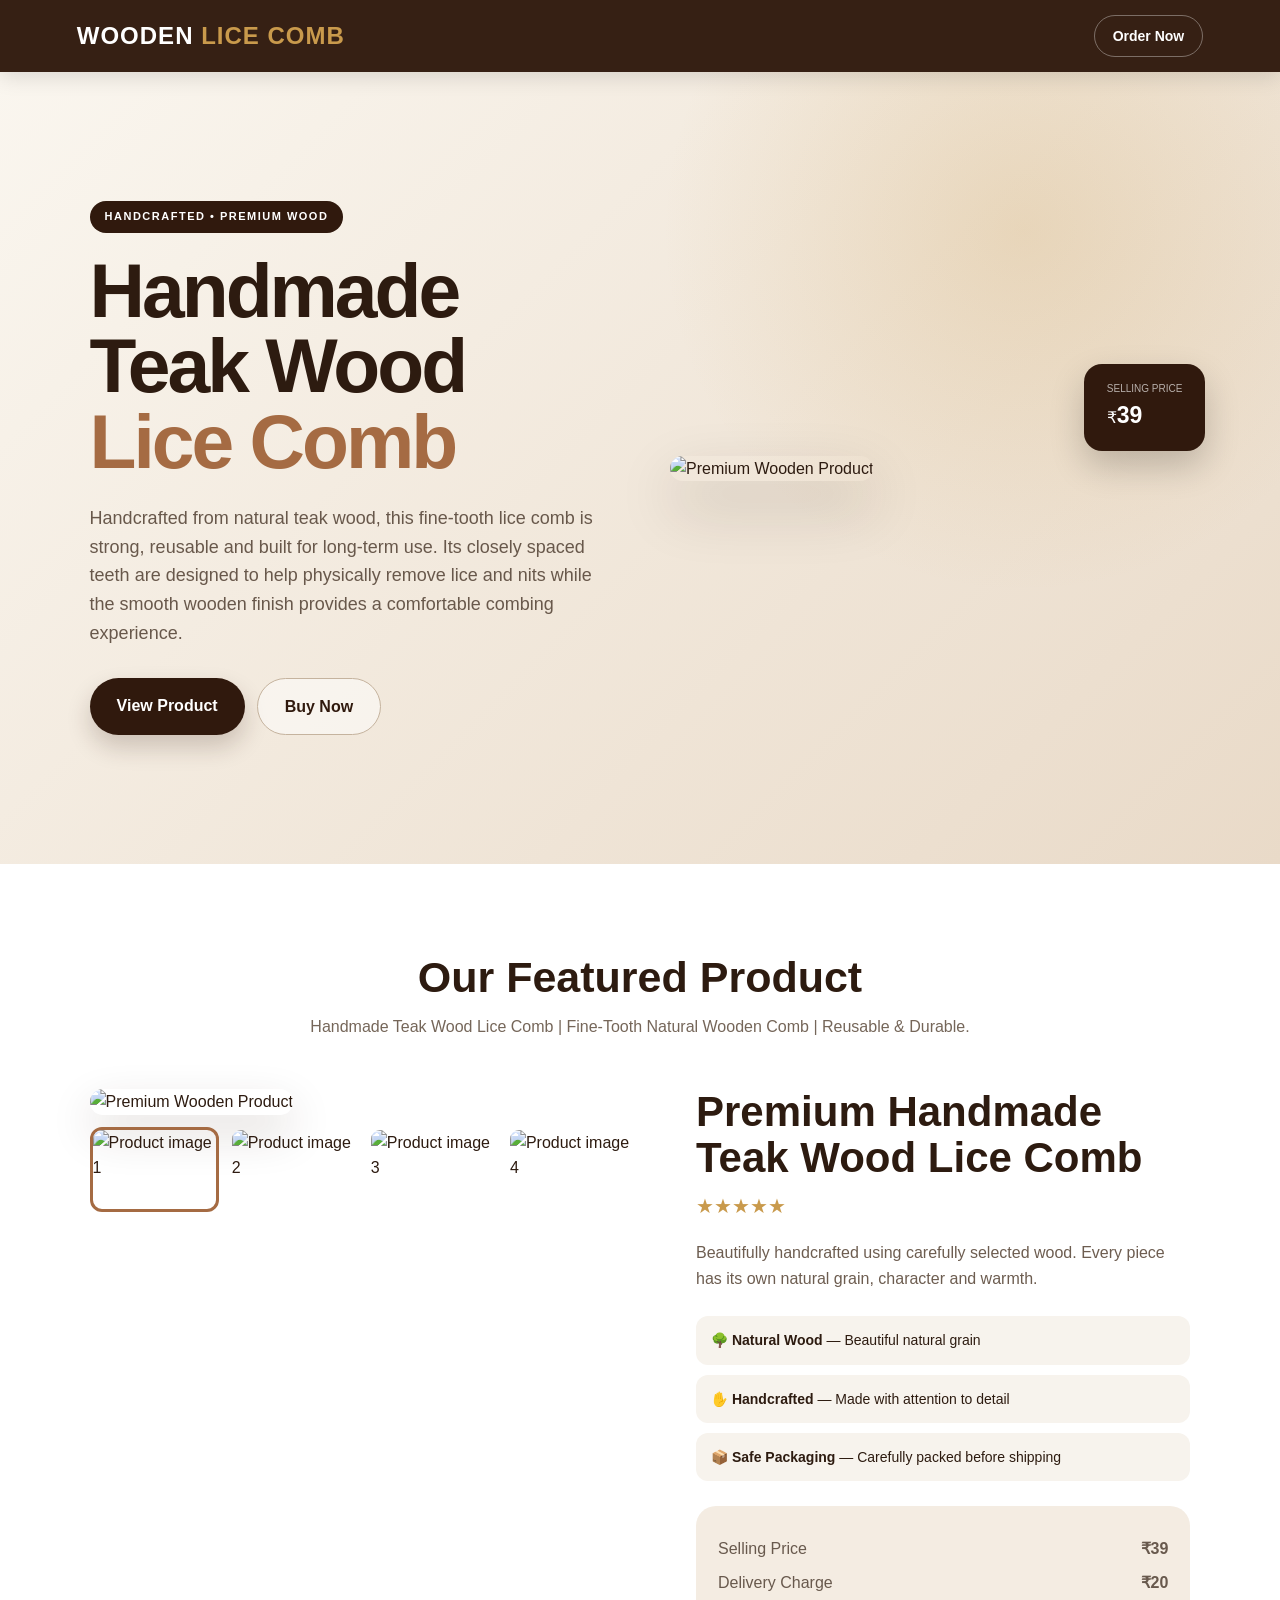
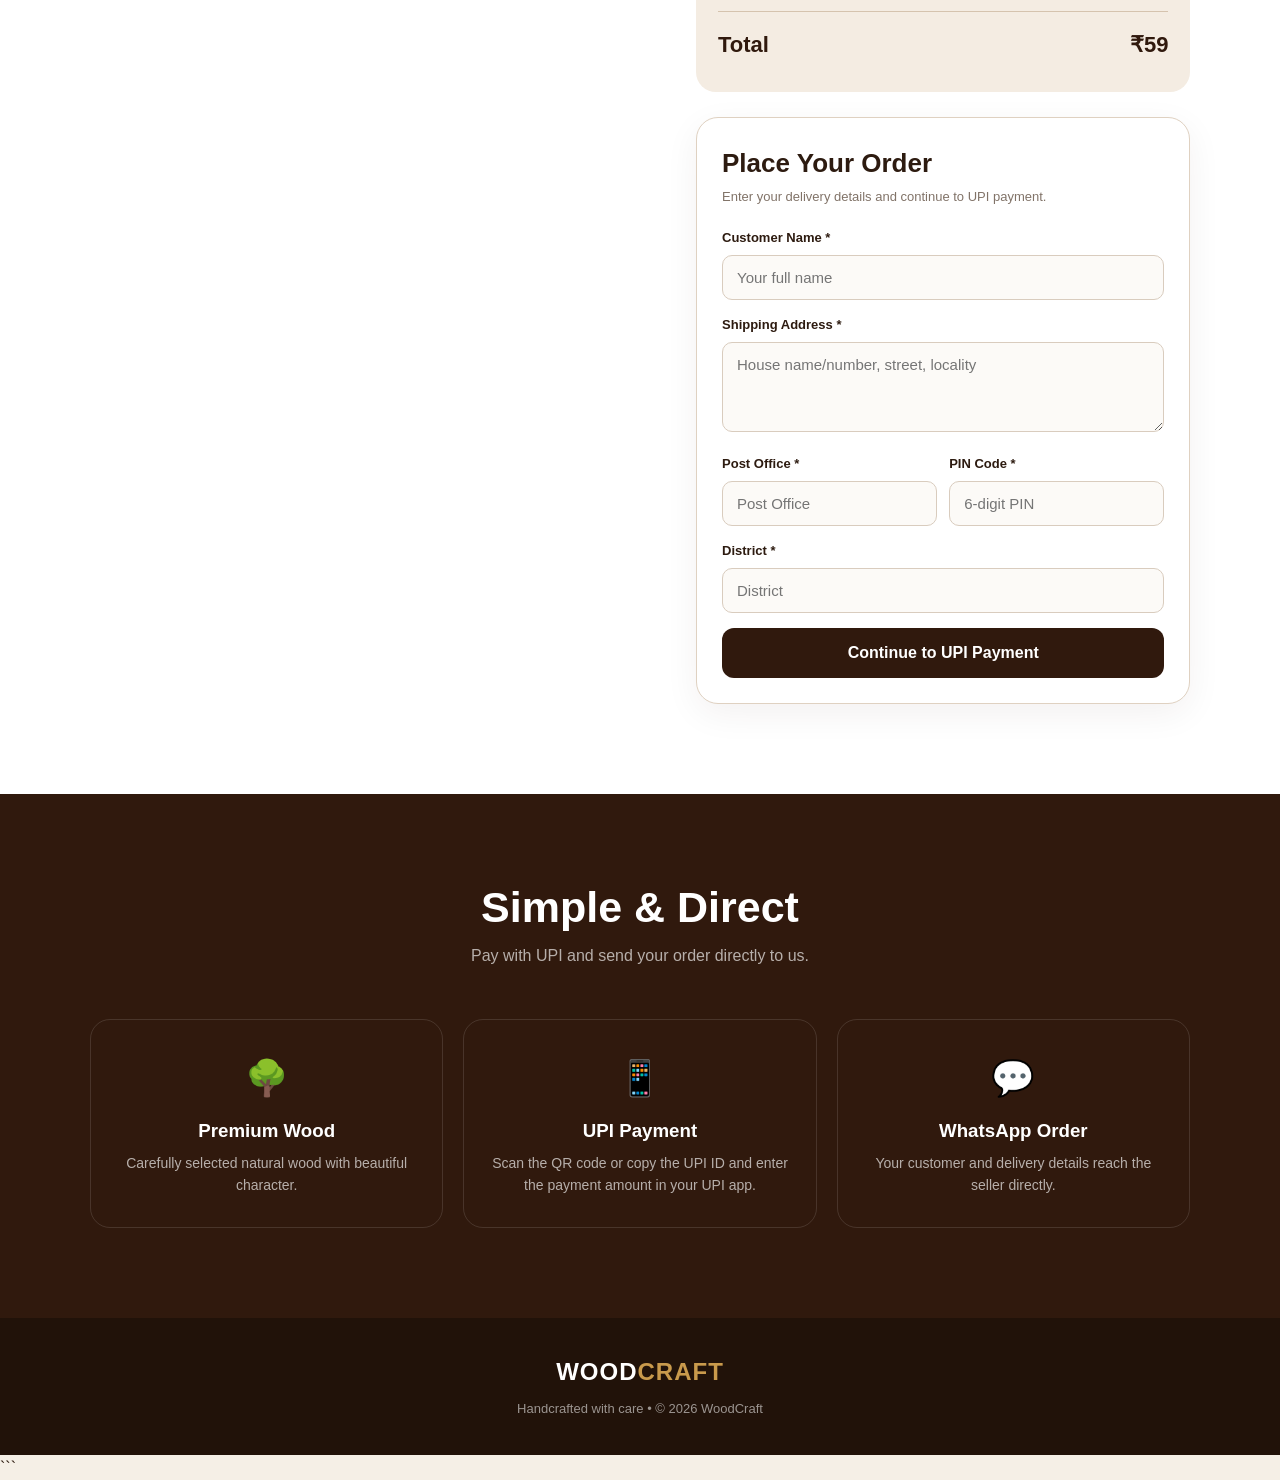
==== commit 2c5046fe: "Update index.html" ====
--- a/index.html
+++ b/index.html
@@ -1,4 +1,3 @@
-```html
 <!DOCTYPE html>
 <html lang="en">
 <head>
@@ -423,7 +422,7 @@
 
 
                     <div class="payment-total">
-                        Expected Total: ₹<span id="paymentAmount"></span>
+                       Total: ₹<span id="paymentAmount"></span>
                     </div>
 
 
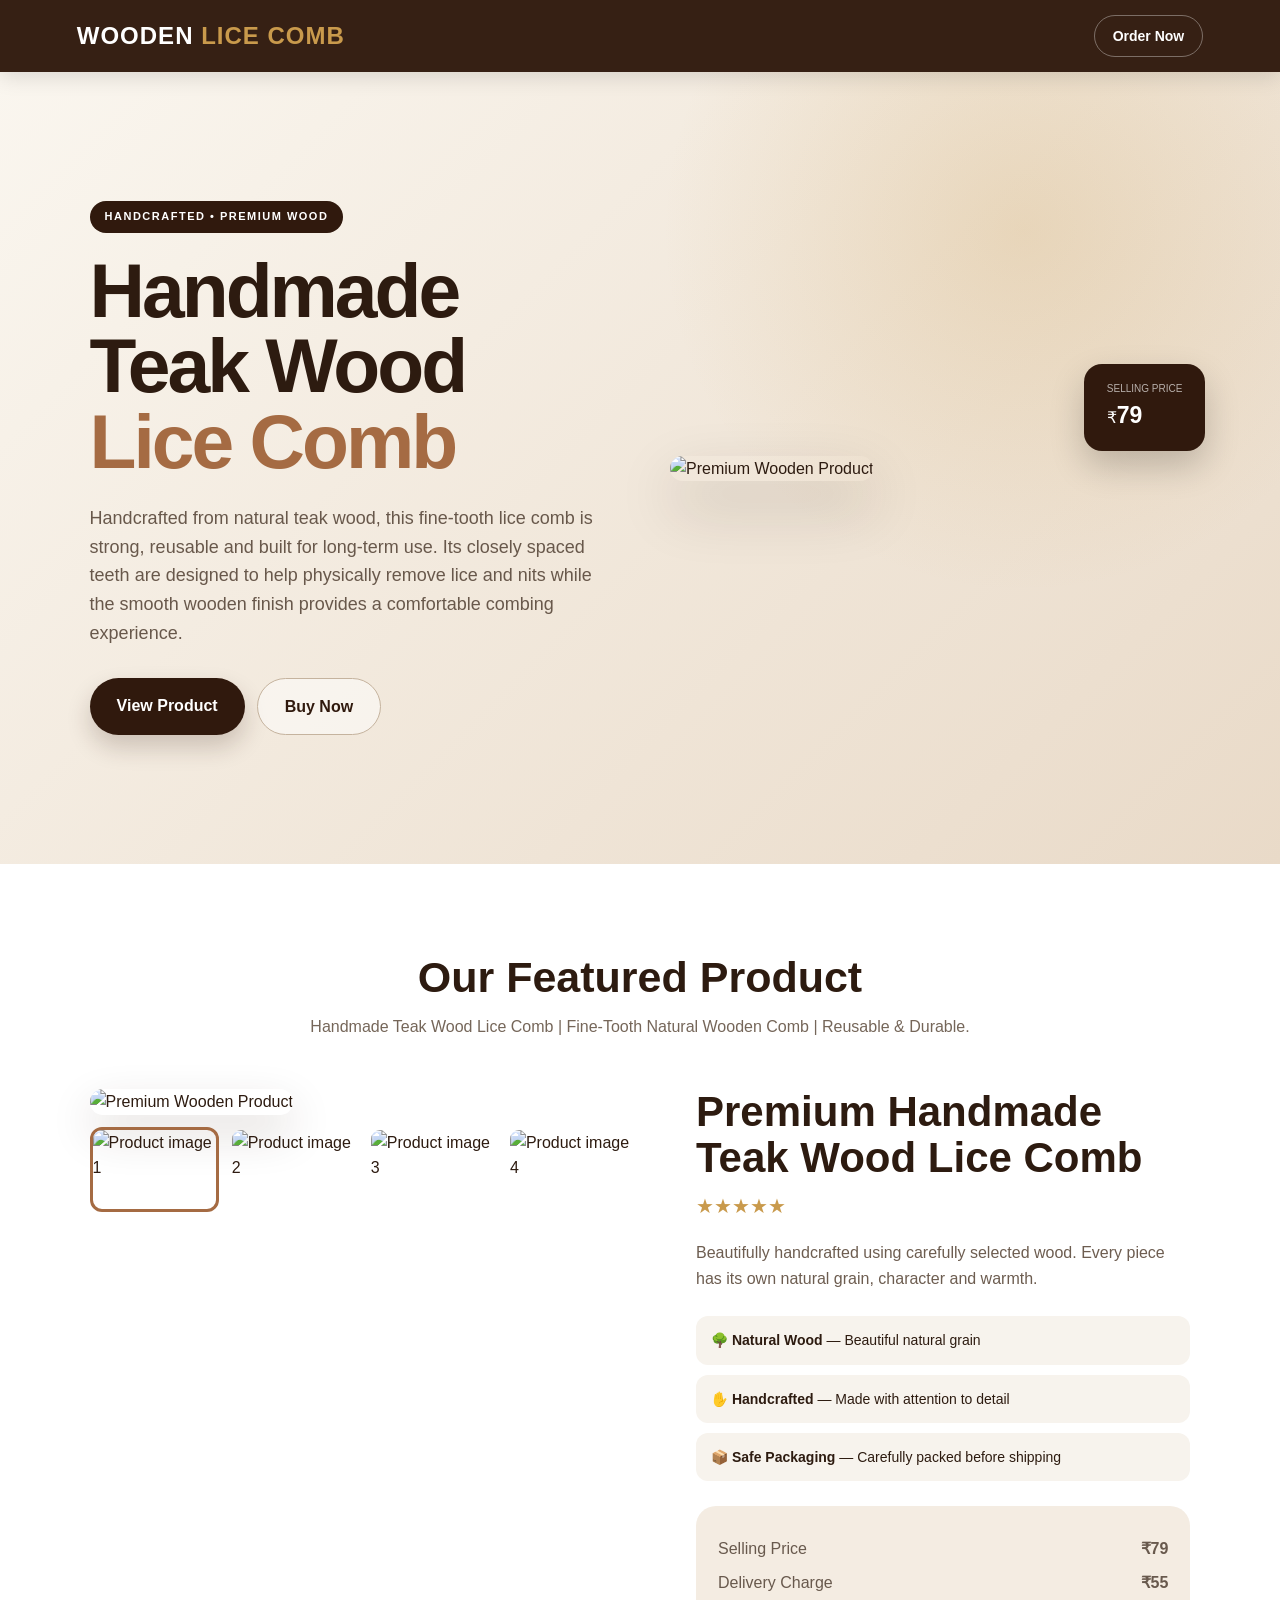
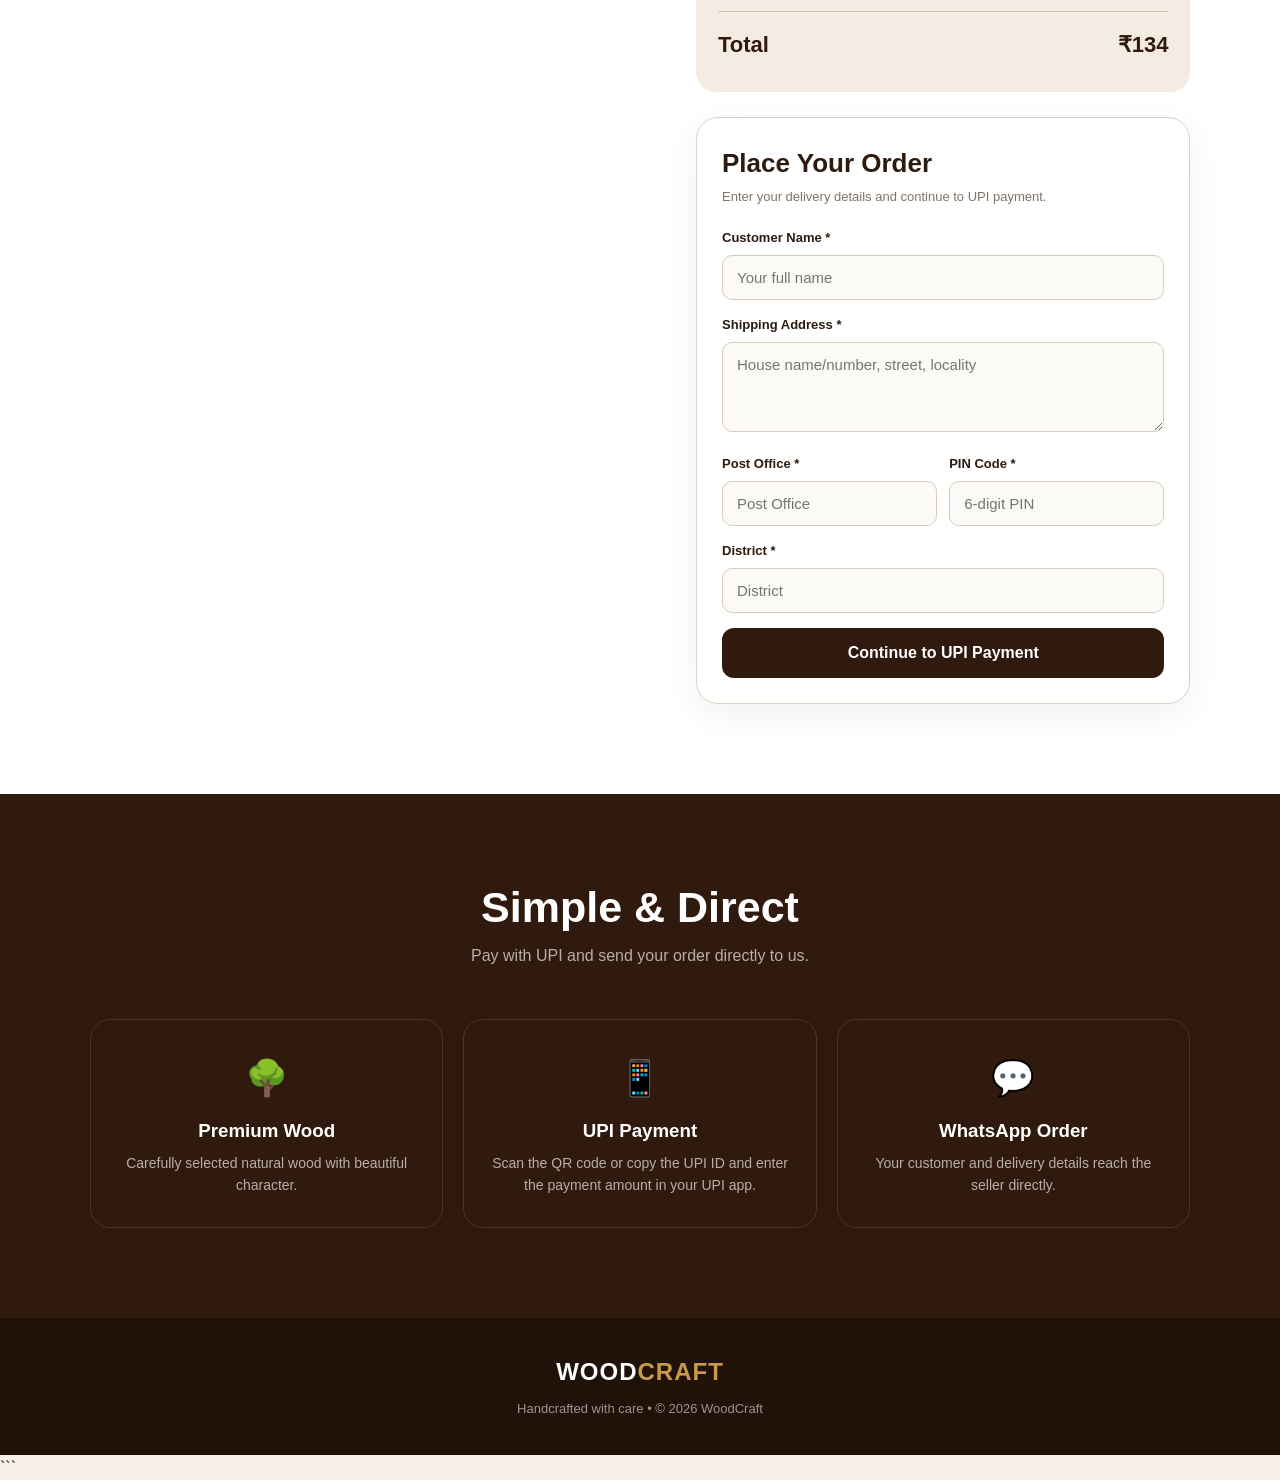
==== commit 081ca812: "Update product price and delivery charge" ====
--- a/index.html
+++ b/index.html
@@ -648,10 +648,10 @@
     "Premium Handmade Wooden Product";
 
 const PRODUCT_PRICE =
-    39;
+    79;
 
 const DELIVERY_CHARGE =
-    20;
+    55;
 
 
 /*
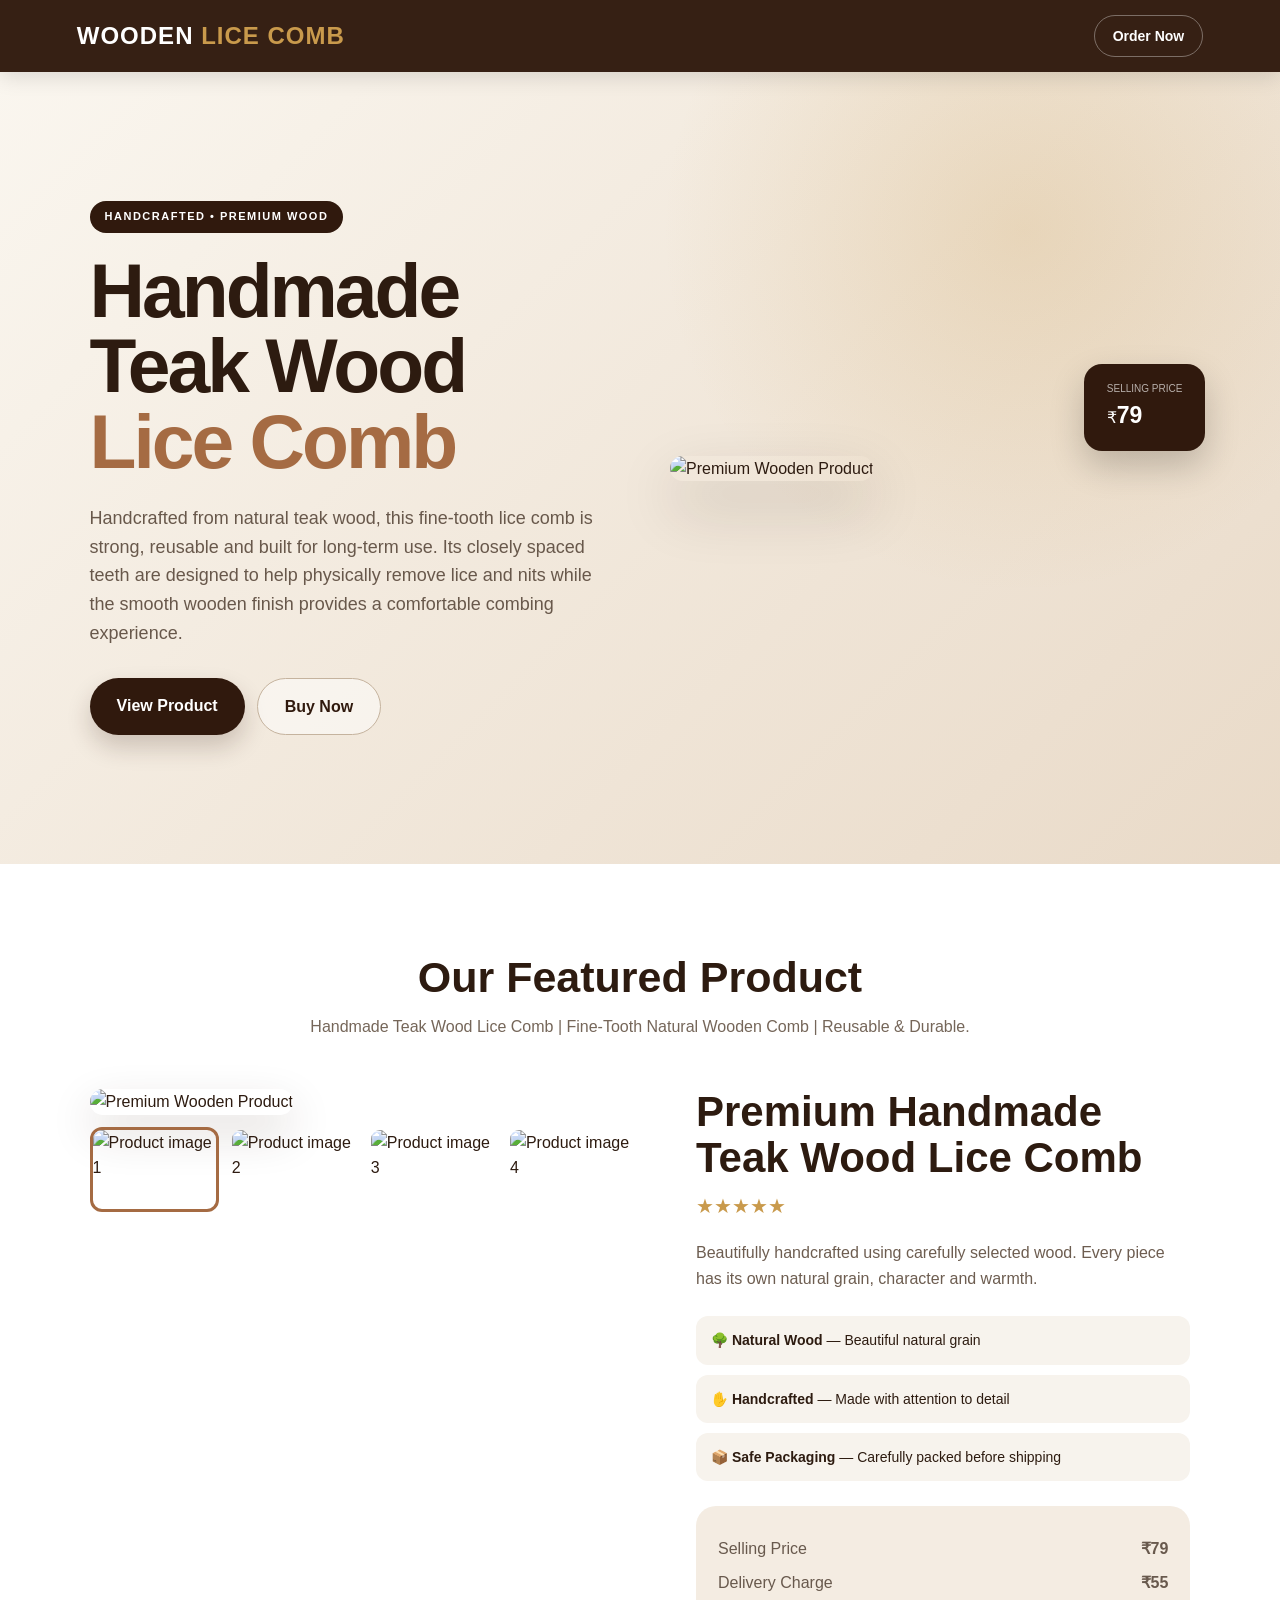
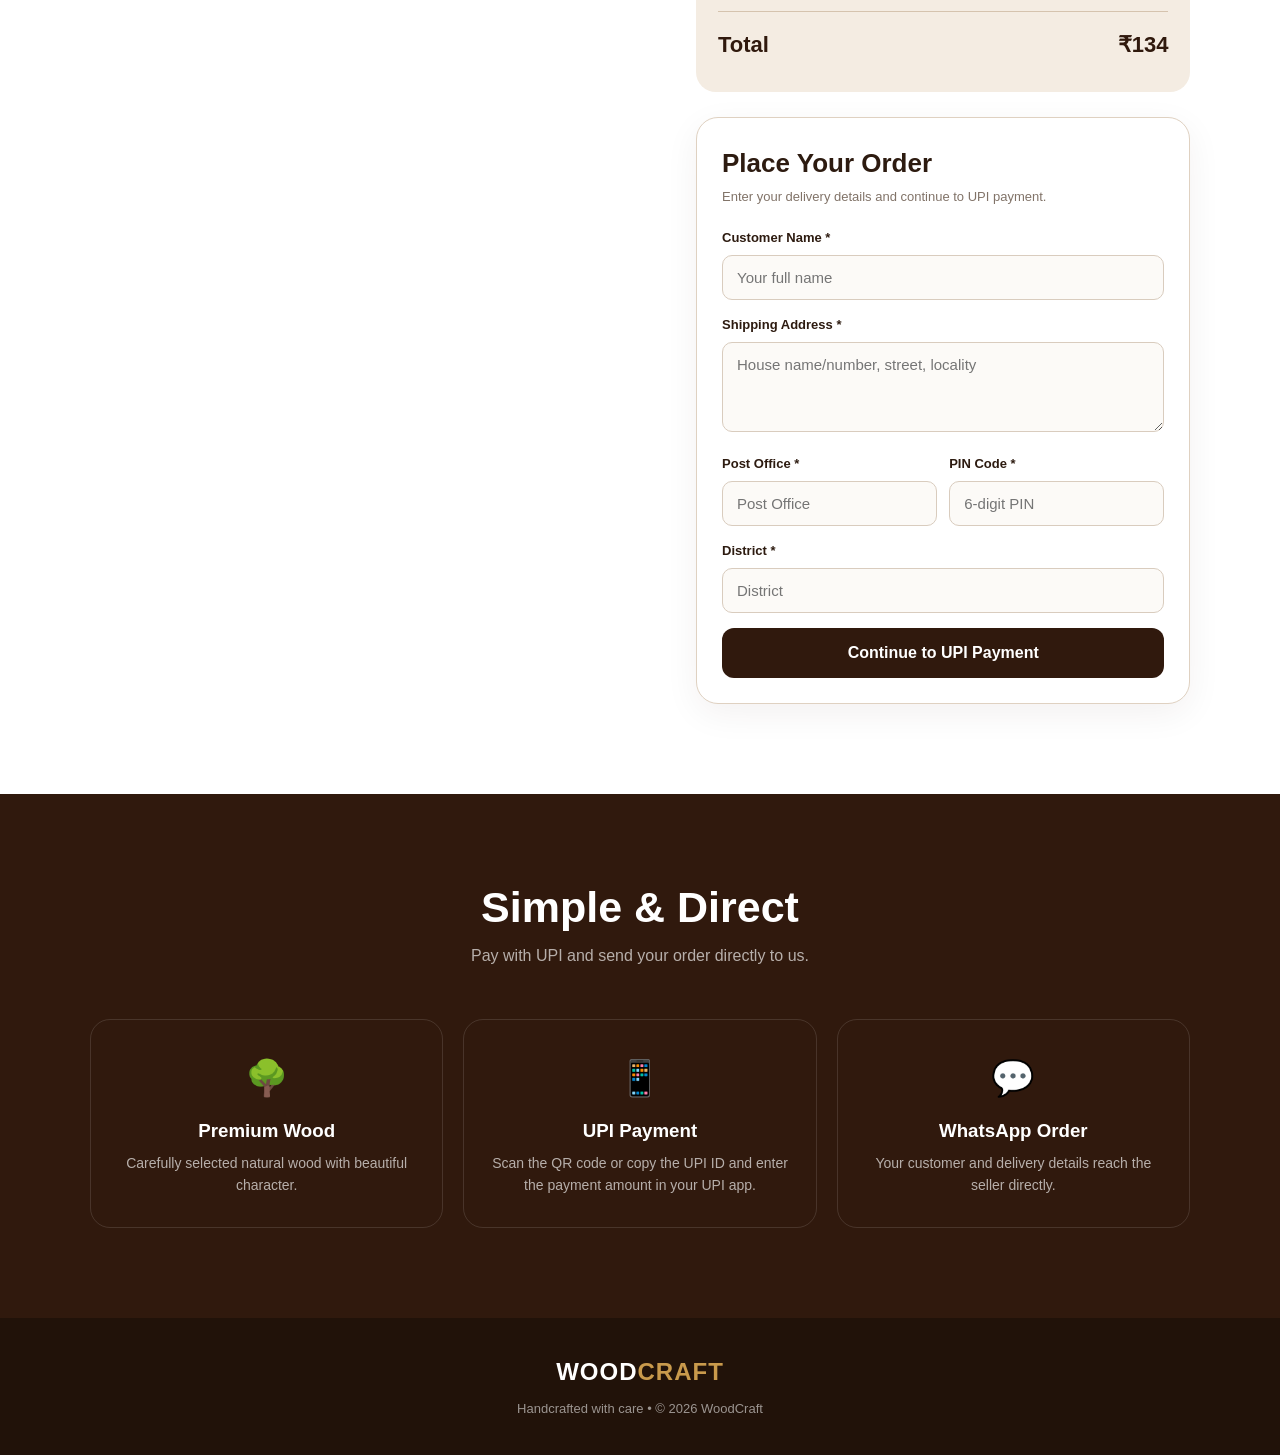
==== commit 80faa5fb: "Update print statement from 'Hello' to 'Goodbye'" ====
--- a/index.html
+++ b/index.html
@@ -2,20 +2,18 @@
 <html lang="en">
 <head>
 <meta charset="UTF-8">
-<meta name="viewport" content="width=device-width, initial-scale=1.0">
+<meta name="viewport" content="width=device-width,initial-scale=1.0">
+<meta name="theme-color" content="#30190d">
+<meta name="description" content="WOODCRAFT — Premium Handmade Teak Wood Lice Comb. UPI payment and WhatsApp ordering.">
 <title>WOODCRAFT | Premium Handmade Wood</title>
-<meta name="description" content="Premium handmade wooden product with UPI payment and WhatsApp ordering.">
-
 <style>
 *{margin:0;padding:0;box-sizing:border-box}
 html{scroll-behavior:smooth}
 body{font-family:Arial,Helvetica,sans-serif;background:#f5efe6;color:#2d1b10;line-height:1.6}
-:root{--dark:#30190d;--brown:#75482d;--brown2:#a56b43;--gold:#c99a4c;--green:#19a951;--purple:#673ab7;--border:#dfd1c1}
-
+:root{--dark:#30190d;--brown:#75482d;--brown2:#a56b43;--gold:#c99a4c;--green:#19a951;--border:#dfd1c1}
 header{position:sticky;top:0;z-index:1000;display:flex;align-items:center;justify-content:space-between;padding:15px 6%;color:#fff;background:rgba(48,25,13,.97);backdrop-filter:blur(12px);box-shadow:0 5px 20px rgba(0,0,0,.12)}
 .logo{font-size:24px;font-weight:900;letter-spacing:1px}.logo span{color:var(--gold)}
 .header-button{color:#fff;text-decoration:none;padding:9px 18px;border:1px solid rgba(255,255,255,.35);border-radius:50px;font-size:14px;font-weight:bold}
-
 .hero{min-height:88vh;display:grid;grid-template-columns:1fr 1fr;gap:60px;align-items:center;padding:70px 7%;background:radial-gradient(circle at 80% 20%,rgba(201,154,76,.22),transparent 30%),linear-gradient(135deg,#faf6ef,#e9dac8)}
 .hero-content{max-width:620px}.badge{display:inline-block;padding:7px 15px;background:var(--dark);color:#fff;border-radius:50px;font-size:11px;font-weight:bold;letter-spacing:1.5px;margin-bottom:20px}
 .hero h1{font-size:clamp(44px,6vw,78px);line-height:.98;letter-spacing:-3px;margin-bottom:25px}.hero h1 span{color:var(--brown2)}
@@ -26,7 +24,6 @@
 .hero-image-container{position:relative}.hero-image-container img{width:100%;height:570px;object-fit:cover;border-radius:32px;box-shadow:0 25px 60px rgba(47,27,15,.2)}
 .hero-price{position:absolute;right:-15px;bottom:30px;background:var(--dark);color:#fff;padding:17px 23px;border-radius:18px;box-shadow:0 15px 35px rgba(0,0,0,.2)}
 .hero-price small{display:block;opacity:.65;font-size:10px}.hero-price strong{font-size:23px}
-
 section{padding:90px 7%}.section-heading{text-align:center;max-width:680px;margin:0 auto 50px}.section-heading h2{font-size:43px;line-height:1.1;margin-bottom:12px}.section-heading p{color:#756659}
 .product-section{background:#fff}.product-container{max-width:1200px;margin:auto;display:grid;grid-template-columns:1.05fr .95fr;gap:60px;align-items:start}
 .gallery{position:sticky;top:100px}.main-product-image{width:100%;height:570px;object-fit:cover;border-radius:25px;cursor:zoom-in;box-shadow:0 18px 45px rgba(47,27,15,.16)}
@@ -38,1001 +35,428 @@
 .form-group{margin-bottom:15px}.form-group label{display:block;font-size:13px;font-weight:800;margin-bottom:6px}.form-group input,.form-group textarea{width:100%;padding:13px 14px;border:1px solid #d9ccbe;background:#fcfaf7;border-radius:10px;outline:none;font-family:inherit;font-size:15px}.form-group textarea{min-height:90px;resize:vertical}
 .form-group input:focus,.form-group textarea:focus{border-color:var(--brown2);box-shadow:0 0 0 3px rgba(165,107,67,.1)}.two-column{display:grid;grid-template-columns:1fr 1fr;gap:12px}
 .continue-button{width:100%;padding:16px;background:var(--dark);color:#fff;border:0;border-radius:12px;font-size:16px;font-weight:900;cursor:pointer}
-
+.continue-button:disabled,.paid-button:disabled{opacity:.55;cursor:not-allowed}
 .payment-area{display:none;margin-top:25px;padding:25px;border:2px solid #dfd1c1;border-radius:20px;background:#faf7f2;text-align:center}.payment-area.show{display:block}.payment-area h3{font-size:26px;margin-bottom:5px}.payment-description{color:#75675c;font-size:14px}.payment-total{font-size:34px;font-weight:900;color:var(--dark);margin:12px 0 20px}
 .qr-container{display:flex;justify-content:center;margin:10px 0 18px}.qr-image{width:240px;height:240px;object-fit:contain;background:#fff;padding:10px;border-radius:15px;border:1px solid #ddd;box-shadow:0 8px 25px rgba(0,0,0,.08)}
 .upi-box{background:#fff;padding:14px;border-radius:12px;margin-bottom:15px}.upi-label{color:#75675c;font-size:12px}.upi-id{color:var(--brown);font-size:18px;font-weight:900;word-break:break-all;margin:3px 0 7px}.copy-button{border:1px solid #cdbca8;background:#fff;padding:7px 14px;border-radius:30px;cursor:pointer;font-weight:bold}
-
 .paid-button{width:100%;padding:16px;background:var(--green);color:#fff;border:0;border-radius:12px;font-size:16px;font-weight:900;cursor:pointer}
 .payment-warning{margin-top:15px;font-size:12px;color:#74675c}.success-message{display:none;margin-top:18px;padding:15px;border-radius:12px;background:#e8f8ee;color:#176b37;font-size:13px;font-weight:bold}.success-message.show{display:block}
-
-.order-placed{
-    display:none;
-    margin-top:18px;
-    padding:22px;
-    border-radius:18px;
-    background:#e8f8ee;
-    border:1px solid #b8e5c8;
-    color:#145c30;
-    text-align:left;
-}
-.order-placed.show{display:block}
-.order-placed-icon{
-    width:52px;
-    height:52px;
-    display:flex;
-    align-items:center;
-    justify-content:center;
-    margin:0 auto 10px;
-    border-radius:50%;
-    background:#19a951;
-    color:#fff;
-    font-size:30px;
-    font-weight:900;
-}
-.order-placed h3{
-    text-align:center;
-    font-size:25px;
-    margin-bottom:5px;
-}
-.order-placed > p{
-    text-align:center;
-    font-size:13px;
-    margin-bottom:15px;
-}
-.placed-details{
-    background:#fff;
-    border-radius:12px;
-    padding:14px;
-    font-size:13px;
-    color:#3b312a;
-}
-.placed-details div{
-    display:flex;
-    justify-content:space-between;
-    gap:15px;
-    padding:6px 0;
-    border-bottom:1px solid #eee5dc;
-}
-.placed-details div:last-child{border-bottom:0}
-.placed-details strong{text-align:right}
-
+.order-placed{display:none;margin-top:18px;padding:22px;border-radius:18px;background:#e8f8ee;border:1px solid #b8e5c8;color:#145c30;text-align:left}
+.order-placed.show{display:block}.order-placed-icon{width:52px;height:52px;display:flex;align-items:center;justify-content:center;margin:0 auto 10px;border-radius:50%;background:#19a951;color:#fff;font-size:30px;font-weight:900}
+.order-placed h3{text-align:center;font-size:25px;margin-bottom:5px}.order-placed>p{text-align:center;font-size:13px;margin-bottom:15px}
+.placed-details{background:#fff;border-radius:12px;padding:14px;font-size:13px;color:#3b312a}.placed-details div{display:flex;justify-content:space-between;gap:15px;padding:6px 0;border-bottom:1px solid #eee5dc}.placed-details div:last-child{border-bottom:0}.placed-details strong{text-align:right}
+.database-status{display:none;margin-top:12px;padding:11px 13px;border-radius:10px;font-size:12px;text-align:left}.database-status.show{display:block}.database-status.saving{background:#fff4d8;color:#755500}.database-status.saved{background:#e8f8ee;color:#176b37}.database-status.failed{background:#fdeaea;color:#8b2222}
 .trust-section{background:var(--dark);color:#fff}.trust-section .section-heading p{color:rgba(255,255,255,.65)}.trust-grid{max-width:1100px;margin:auto;display:grid;grid-template-columns:repeat(3,1fr);gap:20px}.trust-card{text-align:center;padding:30px 20px;border:1px solid rgba(255,255,255,.12);border-radius:20px}.trust-icon{font-size:35px;margin-bottom:10px}.trust-card h3{margin-bottom:6px}.trust-card p{color:rgba(255,255,255,.65);font-size:14px}
 footer{background:#211209;color:#fff;text-align:center;padding:35px 20px}footer p{margin-top:8px;opacity:.55;font-size:13px}
 .lightbox{position:fixed;inset:0;z-index:3000;display:none;align-items:center;justify-content:center;padding:20px;background:rgba(0,0,0,.94)}.lightbox.show{display:flex}.lightbox img{max-width:95%;max-height:90vh;border-radius:10px}.close-lightbox{position:absolute;right:25px;top:12px;color:#fff;font-size:45px;cursor:pointer}
-
-@media(max-width:900px){
-    .hero{grid-template-columns:1fr;padding-top:50px}
-    .hero-image-container{order:-1}
-    .product-container{grid-template-columns:1fr}
-    .gallery{position:static}
-    .trust-grid{grid-template-columns:1fr}
-}
-@media(max-width:600px){
-    header{padding:13px 5%}
-    .logo{font-size:20px}
-    .hero{padding:45px 5%}
-    .hero h1{font-size:45px}
-    .hero-description{font-size:16px}
-    section{padding:65px 5%}
-    .section-heading h2{font-size:33px}
-    .product-title{font-size:34px}
-    .main-product-image{height:360px}
-    .thumbnail{height:70px}
-    .two-column{grid-template-columns:1fr}
-    .hero-image-container img{height:400px}
-}
+.hidden-frame{display:none}
+@media(max-width:900px){.hero{grid-template-columns:1fr;padding-top:50px}.hero-image-container{order:-1}.product-container{grid-template-columns:1fr}.gallery{position:static}.trust-grid{grid-template-columns:1fr}}
+@media(max-width:600px){header{padding:13px 5%}.logo{font-size:20px}.hero{padding:45px 5%}.hero h1{font-size:45px}.hero-description{font-size:16px}section{padding:65px 5%}.section-heading h2{font-size:33px}.product-title{font-size:34px}.main-product-image{height:360px}.thumbnail{height:70px}.two-column{grid-template-columns:1fr}.hero-image-container img{height:400px}}
 </style>
 </head>
-
 <body>
 
 <header>
-    <div class="logo">WOODEN <span>LICE COMB</span></div>
-    <a href="#order" class="header-button">Order Now</a>
+  <div class="logo">WOODEN <span>LICE COMB</span></div>
+  <a href="#order" class="header-button">Order Now</a>
 </header>
 
 <section class="hero">
-
-    <div class="hero-content">
-
-        <div class="badge">
-            HANDCRAFTED • PREMIUM WOOD
+  <div class="hero-content">
+    <div class="badge">HANDCRAFTED • PREMIUM WOOD</div>
+    <h1>Handmade Teak Wood <br><span>Lice Comb</span></h1>
+    <p class="hero-description">Handcrafted from natural teak wood, this fine-tooth lice comb is strong, reusable and built for long-term use. Its closely spaced teeth are designed to help physically remove lice and nits while the smooth wooden finish provides a comfortable combing experience.</p>
+    <div class="hero-buttons">
+      <a href="#product" class="primary-button">View Product</a>
+      <a href="#order" class="secondary-button">Buy Now</a>
+    </div>
+  </div>
+  <div class="hero-image-container">
+    <img id="heroImage" src="https://raw.githubusercontent.com/indrarecreation/tripcore/9f1f964987fa2e9fd4c888fda89bacaf6766742b/ChatGPT%20Image%20Aug%2028%2C%202026%2C%2009_45_02%20PM.png" alt="Premium Wooden Product">
+    <div class="hero-price"><small>SELLING PRICE</small>₹<strong id="heroPrice">79</strong></div>
+  </div>
+</section>
+
+<section class="product-section" id="product">
+  <div class="section-heading">
+    <h2>Our Featured Product</h2>
+    <p>Handmade Teak Wood Lice Comb | Fine-Tooth Natural Wooden Comb | Reusable &amp; Durable.</p>
+  </div>
+
+  <div class="product-container">
+    <div class="gallery">
+      <img id="mainProductImage" class="main-product-image" src="https://github.com/indrarecreation/tripcore/blob/main/ChatGPT%20Image%20Aug%2028,%202026,%2009_28_31%20PM.png?raw=true" alt="Premium Wooden Product" onclick="openLightbox()">
+      <div class="thumbnail-grid">
+        <img class="thumbnail active" src="https://github.com/indrarecreation/tripcore/blob/main/ChatGPT%20Image%20Aug%2029,%202026,%2008_53_44%20AM.png?raw=true" onclick="changeImage(this)" alt="Product image 1">
+        <img class="thumbnail" src="https://github.com/indrarecreation/tripcore/blob/main/ChatGPT%20Image%20Aug%2028,%202026,%2009_43_45%20PM.png?raw=true" onclick="changeImage(this)" alt="Product image 2">
+        <img class="thumbnail" src="https://github.com/indrarecreation/tripcore/blob/main/ChatGPT%20Image%20Aug%2028,%202026,%2009_28_31%20PM.png?raw=true" onclick="changeImage(this)" alt="Product image 3">
+        <img class="thumbnail" src="https://github.com/indrarecreation/tripcore/blob/main/ChatGPT%20Image%20Aug%2028,%202026,%2009_41_17%20PM.png?raw=true" onclick="changeImage(this)" alt="Product image 4">
+      </div>
+    </div>
+
+    <div>
+      <h2 class="product-title">Premium Handmade Teak Wood Lice Comb</h2>
+      <div class="rating">★★★★★</div>
+      <p class="product-description">Beautifully handcrafted using carefully selected wood. Every piece has its own natural grain, character and warmth.</p>
+
+      <div class="features">
+        <div class="feature">🌳 <strong>Natural Wood</strong> — Beautiful natural grain</div>
+        <div class="feature">✋ <strong>Handcrafted</strong> — Made with attention to detail</div>
+        <div class="feature">📦 <strong>Safe Packaging</strong> — Carefully packed before shipping</div>
+      </div>
+
+      <div class="price-box">
+        <div class="price-row"><span>Selling Price</span><strong>₹<span id="productPrice"></span></strong></div>
+        <div class="price-row"><span>Delivery Charge</span><strong>₹<span id="deliveryCharge"></span></strong></div>
+        <div class="price-row total"><span>Total</span><strong>₹<span id="totalPrice"></span></strong></div>
+      </div>
+
+      <div class="order-box" id="order">
+        <h3>Place Your Order</h3>
+        <p class="order-subtitle">Enter your delivery details and continue to UPI payment.</p>
+
+        <form id="orderForm">
+          <div class="form-group">
+            <label for="customerName">Customer Name *</label>
+            <input type="text" id="customerName" placeholder="Your full name" required>
+          </div>
+
+          <div class="form-group">
+            <label for="shippingAddress">Shipping Address *</label>
+            <textarea id="shippingAddress" placeholder="House name/number, street, locality" required></textarea>
+          </div>
+
+          <div class="two-column">
+            <div class="form-group">
+              <label for="postOffice">Post Office *</label>
+              <input type="text" id="postOffice" placeholder="Post Office" required>
+            </div>
+            <div class="form-group">
+              <label for="pinCode">PIN Code *</label>
+              <input type="text" id="pinCode" maxlength="6" inputmode="numeric" placeholder="6-digit PIN" required>
+            </div>
+          </div>
+
+          <div class="form-group">
+            <label for="district">District *</label>
+            <input type="text" id="district" placeholder="District" required>
+          </div>
+
+          <button type="submit" class="continue-button" id="continueButton">Continue to UPI Payment</button>
+        </form>
+
+        <div class="payment-area" id="paymentArea">
+          <h3>Complete Your Payment</h3>
+          <p class="payment-description">Scan the QR code using Google Pay, PhonePe, Paytm or another UPI app. Enter the amount yourself in your UPI app.</p>
+          <div class="payment-total">Total: ₹<span id="paymentAmount"></span></div>
+
+          <div class="qr-container">
+            <img id="qrImage" class="qr-image" alt="UPI Payment QR Code">
+          </div>
+
+          <div class="upi-box">
+            <div class="upi-label">PAY TO UPI ID</div>
+            <div class="upi-id" id="upiIdText"></div>
+            <button type="button" class="copy-button" onclick="copyUPI()">Copy UPI ID</button>
+          </div>
+
+          <button type="button" class="paid-button" id="paidButton" onclick="customerHasPaid()">✓ I HAVE PAID — SAVE ORDER &amp; SEND TO SELLER</button>
+
+          <div class="database-status" id="databaseStatus"></div>
+
+          <div id="orderPlaced" class="order-placed" aria-live="polite">
+            <div class="order-placed-icon">✓</div>
+            <h3>ORDER PLACED</h3>
+            <p>Your order details have been saved and prepared for WhatsApp.</p>
+            <div class="placed-details" id="placedDetails"></div>
+          </div>
+
+          <p class="payment-warning">After completing payment, press the button above. WhatsApp will open with your order details. The seller should verify the payment in the UPI/bank account before dispatch.</p>
+          <div class="success-message" id="successMessage"></div>
         </div>
-
-        <h1>
-            Handmade Teak Wood <br>
-            <span>Lice Comb</span>
-        </h1>
-
-        <p class="hero-description">
-            Handcrafted from natural teak wood, this fine-tooth lice comb is
-            strong, reusable and built for long-term use. Its closely spaced
-            teeth are designed to help physically remove lice and nits while
-            the smooth wooden finish provides a comfortable combing experience.
-        </p>
-
-        <div class="hero-buttons">
-            <a href="#product" class="primary-button">
-                View Product
-            </a>
-
-            <a href="#order" class="secondary-button">
-                Buy Now
-            </a>
-        </div>
-
+      </div>
     </div>
-
-    <div class="hero-image-container">
-
-        <img
-            id="heroImage"
-            src="https://raw.githubusercontent.com/indrarecreation/tripcore/9f1f964987fa2e9fd4c888fda89bacaf6766742b/ChatGPT%20Image%20Aug%2028%2C%202026%2C%2009_45_02%20PM.png"
-            alt="Premium Wooden Product"
-        >
-
-        <div class="hero-price">
-            <small>SELLING PRICE</small>
-            ₹<strong id="heroPrice">39</strong>
-        </div>
-
-    </div>
-
+  </div>
 </section>
 
-
-<section class="product-section" id="product">
-
-    <div class="section-heading">
-        <h2>Our Featured Product</h2>
-
-        <p>
-            Handmade Teak Wood Lice Comb |
-            Fine-Tooth Natural Wooden Comb |
-            Reusable & Durable.
-        </p>
-    </div>
-
-
-    <div class="product-container">
-
-        <div class="gallery">
-
-            <img
-                id="mainProductImage"
-                class="main-product-image"
-                src="https://github.com/indrarecreation/tripcore/blob/main/ChatGPT%20Image%20Aug%2028,%202026,%2009_28_31%20PM.png?raw=true"
-                alt="Premium Wooden Product"
-                onclick="openLightbox()"
-            >
-
-            <div class="thumbnail-grid">
-
-                <img
-                    class="thumbnail active"
-                    src="https://github.com/indrarecreation/tripcore/blob/main/ChatGPT%20Image%20Aug%2029,%202026,%2008_53_44%20AM.png?raw=true"
-                    onclick="changeImage(this)"
-                    alt="Product image 1"
-                >
-
-                <img
-                    class="thumbnail"
-                    src="https://github.com/indrarecreation/tripcore/blob/main/ChatGPT%20Image%20Aug%2028,%202026,%2009_43_45%20PM.png?raw=true"
-                    onclick="changeImage(this)"
-                    alt="Product image 2"
-                >
-
-                <img
-                    class="thumbnail"
-                    src="https://github.com/indrarecreation/tripcore/blob/main/ChatGPT%20Image%20Aug%2028,%202026,%2009_28_31%20PM.png?raw=true"
-                    onclick="changeImage(this)"
-                    alt="Product image 3"
-                >
-
-                <img
-                    class="thumbnail"
-                    src="https://github.com/indrarecreation/tripcore/blob/main/ChatGPT%20Image%20Aug%2028,%202026,%2009_41_17%20PM.png?raw=true"
-                    onclick="changeImage(this)"
-                    alt="Product image 4"
-                >
-
-            </div>
-
-        </div>
-
-
-        <div>
-
-            <h2 class="product-title">
-                Premium Handmade Teak Wood Lice Comb
-            </h2>
-
-            <div class="rating">
-                ★★★★★
-            </div>
-
-            <p class="product-description">
-                Beautifully handcrafted using carefully selected wood.
-                Every piece has its own natural grain, character and warmth.
-            </p>
-
-
-            <div class="features">
-
-                <div class="feature">
-                    🌳 <strong>Natural Wood</strong> — Beautiful natural grain
-                </div>
-
-                <div class="feature">
-                    ✋ <strong>Handcrafted</strong> — Made with attention to detail
-                </div>
-
-                <div class="feature">
-                    📦 <strong>Safe Packaging</strong> — Carefully packed before shipping
-                </div>
-
-            </div>
-
-
-            <div class="price-box">
-
-                <div class="price-row">
-                    <span>Selling Price</span>
-                    <strong>
-                        ₹<span id="productPrice"></span>
-                    </strong>
-                </div>
-
-                <div class="price-row">
-                    <span>Delivery Charge</span>
-                    <strong>
-                        ₹<span id="deliveryCharge"></span>
-                    </strong>
-                </div>
-
-                <div class="price-row total">
-                    <span>Total</span>
-                    <strong>
-                        ₹<span id="totalPrice"></span>
-                    </strong>
-                </div>
-
-            </div>
-
-
-            <div class="order-box" id="order">
-
-                <h3>
-                    Place Your Order
-                </h3>
-
-                <p class="order-subtitle">
-                    Enter your delivery details and continue to UPI payment.
-                </p>
-
-
-                <form id="orderForm">
-
-                    <div class="form-group">
-
-                        <label>
-                            Customer Name *
-                        </label>
-
-                        <input
-                            type="text"
-                            id="customerName"
-                            placeholder="Your full name"
-                            required
-                        >
-
-                    </div>
-
-
-                    <div class="form-group">
-
-                        <label>
-                            Shipping Address *
-                        </label>
-
-                        <textarea
-                            id="shippingAddress"
-                            placeholder="House name/number, street, locality"
-                            required
-                        ></textarea>
-
-                    </div>
-
-
-                    <div class="two-column">
-
-                        <div class="form-group">
-
-                            <label>
-                                Post Office *
-                            </label>
-
-                            <input
-                                type="text"
-                                id="postOffice"
-                                placeholder="Post Office"
-                                required
-                            >
-
-                        </div>
-
-
-                        <div class="form-group">
-
-                            <label>
-                                PIN Code *
-                            </label>
-
-                            <input
-                                type="text"
-                                id="pinCode"
-                                maxlength="6"
-                                placeholder="6-digit PIN"
-                                required
-                            >
-
-                        </div>
-
-                    </div>
-
-
-                    <div class="form-group">
-
-                        <label>
-                            District *
-                        </label>
-
-                        <input
-                            type="text"
-                            id="district"
-                            placeholder="District"
-                            required
-                        >
-
-                    </div>
-
-
-                    <button
-                        type="submit"
-                        class="continue-button"
-                    >
-                        Continue to UPI Payment
-                    </button>
-
-                </form>
-
-
-                <div class="payment-area" id="paymentArea">
-
-                    <h3>
-                        Complete Your Payment
-                    </h3>
-
-                    <p class="payment-description">
-                        Scan the QR code using Google Pay, PhonePe,
-                        Paytm or any other UPI app. Enter the amount
-                        yourself in your UPI app.
-                    </p>
-
-
-                    <div class="payment-total">
-                       Total: ₹<span id="paymentAmount"></span>
-                    </div>
-
-
-                    <!-- WORKING QR CODE -->
-
-                    <div class="qr-container">
-
-                        <img
-                            id="qrImage"
-                            class="qr-image"
-                            alt="UPI Payment QR Code"
-                        >
-
-                    </div>
-
-
-                    <div class="upi-box">
-
-                        <div class="upi-label">
-                            PAY TO UPI ID
-                        </div>
-
-                        <div
-                            class="upi-id"
-                            id="upiIdText"
-                        ></div>
-
-                        <button
-                            type="button"
-                            class="copy-button"
-                            onclick="copyUPI()"
-                        >
-                            Copy UPI ID
-                        </button>
-
-                    </div>
-
-
-                    <!--
-                        The old "Pay via UPI" button has been removed.
-                        This avoids the Google Pay "amount exceeded" issue
-                        caused by the website's UPI deep-link flow.
-                    -->
-
-
-                    <button
-                        type="button"
-                        class="paid-button"
-                        onclick="customerHasPaid()"
-                    >
-                        ✓ I HAVE PAID — SEND ORDER TO SELLER
-                    </button>
-
-
-                    <div
-                        id="orderPlaced"
-                        class="order-placed"
-                        aria-live="polite"
-                    >
-
-                        <div class="order-placed-icon">
-                            ✓
-                        </div>
-
-                        <h3>
-                            ORDER PLACED
-                        </h3>
-
-                        <p>
-                            Your order details have been prepared
-                            and sent to the seller on WhatsApp.
-                        </p>
-
-                        <div
-                            class="placed-details"
-                            id="placedDetails"
-                        ></div>
-
-                    </div>
-
-
-                    <p class="payment-warning">
-                        After completing payment, press the button above.
-                        WhatsApp will open with your order details.
-                        The seller should verify the payment in the
-                        UPI/bank account before dispatch.
-                    </p>
-
-
-                    <div
-                        class="success-message"
-                        id="successMessage"
-                    >
-                        Your order message is being prepared.
-                        WhatsApp will open next.
-                    </div>
-
-                </div>
-
-            </div>
-
-        </div>
-
-    </div>
-
+<section class="trust-section">
+  <div class="section-heading">
+    <h2>Simple &amp; Direct</h2>
+    <p>Pay with UPI and send your order directly to us.</p>
+  </div>
+  <div class="trust-grid">
+    <div class="trust-card"><div class="trust-icon">🌳</div><h3>Premium Wood</h3><p>Carefully selected natural wood with beautiful character.</p></div>
+    <div class="trust-card"><div class="trust-icon">📱</div><h3>UPI Payment</h3><p>Scan the QR code or copy the UPI ID and enter the payment amount in your UPI app.</p></div>
+    <div class="trust-card"><div class="trust-icon">💬</div><h3>WhatsApp Order</h3><p>Your customer and delivery details reach the seller directly.</p></div>
+  </div>
 </section>
 
-
-<section class="trust-section">
-
-    <div class="section-heading">
-
-        <h2>
-            Simple & Direct
-        </h2>
-
-        <p>
-            Pay with UPI and send your order directly to us.
-        </p>
-
-    </div>
-
-
-    <div class="trust-grid">
-
-        <div class="trust-card">
-
-            <div class="trust-icon">
-                🌳
-            </div>
-
-            <h3>
-                Premium Wood
-            </h3>
-
-            <p>
-                Carefully selected natural wood with beautiful character.
-            </p>
-
-        </div>
-
-
-        <div class="trust-card">
-
-            <div class="trust-icon">
-                📱
-            </div>
-
-            <h3>
-                UPI Payment
-            </h3>
-
-            <p>
-                Scan the QR code or copy the UPI ID and enter the
-                payment amount in your UPI app.
-            </p>
-
-        </div>
-
-
-        <div class="trust-card">
-
-            <div class="trust-icon">
-                💬
-            </div>
-
-            <h3>
-                WhatsApp Order
-            </h3>
-
-            <p>
-                Your customer and delivery details reach the seller directly.
-            </p>
-
-        </div>
-
-    </div>
-
-</section>
-
-
 <footer>
-
-    <div class="logo">
-        WOOD<span>CRAFT</span>
-    </div>
-
-    <p>
-        Handcrafted with care • © 2026 WoodCraft
-    </p>
-
+  <div class="logo">WOOD<span>CRAFT</span></div>
+  <p>Handcrafted with care • © 2026 WoodCraft</p>
 </footer>
 
-
-<div
-    class="lightbox"
-    id="lightbox"
-    onclick="closeLightbox()"
->
-
-    <div
-        class="close-lightbox"
-        onclick="closeLightbox()"
-    >
-        ×
-    </div>
-
-    <img
-        id="lightboxImage"
-        alt="Product image"
-    >
-
+<div class="lightbox" id="lightbox" onclick="closeLightbox()">
+  <div class="close-lightbox" onclick="closeLightbox()">×</div>
+  <img id="lightboxImage" alt="Product image">
 </div>
 
+<iframe name="databaseFrame" id="databaseFrame" class="hidden-frame"></iframe>
 
 <script>
-
-/* =========================================================
-   BUSINESS SETTINGS
-========================================================= */
-
-const PRODUCT_NAME =
-    "Premium Handmade Wooden Product";
-
-const PRODUCT_PRICE =
-    79;
-
-const DELIVERY_CHARGE =
-    55;
-
-
-/*
-   SELLER WHATSAPP NUMBER
-
-   IMPORTANT:
-   WhatsApp normally requires country code.
-
-   Example India:
-   919876543210
-
-   Do not use + or spaces.
-*/
-const WHATSAPP_NUMBER =
-    "7356828624";
-
-
-/* NEW UPI ID */
-
-const UPI_ID =
-    "indrajithofficialindra@okhdfcbank";
-
-
-const SELLER_NAME =
-    "WoodCraftkollam";
-
-
-/* =========================================================
-   AUTOMATIC CALCULATIONS
-========================================================= */
-
-const TOTAL =
-    PRODUCT_PRICE + DELIVERY_CHARGE;
-
-
-document.getElementById(
-    "heroPrice"
-).textContent =
-    PRODUCT_PRICE;
-
-
-document.getElementById(
-    "productPrice"
-).textContent =
-    PRODUCT_PRICE;
-
-
-document.getElementById(
-    "deliveryCharge"
-).textContent =
-    DELIVERY_CHARGE;
-
-
-document.getElementById(
-    "totalPrice"
-).textContent =
-    TOTAL;
-
-
-document.getElementById(
-    "paymentAmount"
-).textContent =
-    TOTAL;
-
-
-document.getElementById(
-    "upiIdText"
-).textContent =
-    UPI_ID;
-
-
-/* =========================================================
-   QR CODE PAYMENT
-========================================================= */
-
-/*
-   IMPORTANT:
-
-   There is NO "am=" parameter.
-
-   The QR does NOT lock the payment amount.
-
-   Customer scans the QR and enters the amount
-   in Google Pay / PhonePe / Paytm.
-*/
-
+/* =========================================================
+   WOODCRAFT BUSINESS SETTINGS
+   ========================================================= */
+
+/* Paste your deployed Google Apps Script Web App URL here. */
+const APPS_SCRIPT_URL = "PASTE_YOUR_GOOGLE_APPS_SCRIPT_WEB_APP_URL_HERE";
+
+const PRODUCT_NAME = "Premium Handmade Wooden Product";
+const PRODUCT_PRICE = 79;
+const DELIVERY_CHARGE = 55;
+const TOTAL = PRODUCT_PRICE + DELIVERY_CHARGE;
+
+const WHATSAPP_NUMBER = "7356828624";
+const UPI_ID = "indrajithofficialindra@okhdfcbank";
+const SELLER_NAME = "WoodCraftkollam";
+
+document.getElementById("heroPrice").textContent = PRODUCT_PRICE;
+document.getElementById("productPrice").textContent = PRODUCT_PRICE;
+document.getElementById("deliveryCharge").textContent = DELIVERY_CHARGE;
+document.getElementById("totalPrice").textContent = TOTAL;
+document.getElementById("paymentAmount").textContent = TOTAL;
+document.getElementById("upiIdText").textContent = UPI_ID;
+
+/* QR without a fixed amount. Customer enters the amount manually. */
 const upiLink =
-    "upi://pay" +
-    "?pa=" + encodeURIComponent(UPI_ID) +
-    "&pn=" + encodeURIComponent(SELLER_NAME) +
-    "&cu=INR" +
-    "&tn=" + encodeURIComponent(PRODUCT_NAME);
-
-
-/*
-   Generate QR from the UPI payment URI.
-
-   No fixed amount is included.
-*/
-
-const qrURL =
-    "https://api.qrserver.com/v1/create-qr-code/" +
-    "?size=500x500" +
-    "&data=" +
-    encodeURIComponent(upiLink);
-
-
-document.getElementById(
-    "qrImage"
-).src =
-    qrURL;
-
-
-/* =========================================================
-   ORDER FORM
-========================================================= */
-
-document.getElementById(
-    "orderForm"
-).addEventListener(
-    "submit",
-    function(event){
-
-        event.preventDefault();
-
-
-        const pin =
-            document
-                .getElementById("pinCode")
-                .value
-                .trim();
-
-
-        if(!/^[0-9]{6}$/.test(pin)){
-
-            alert(
-                "Please enter a valid 6-digit PIN code."
-            );
-
-            return;
-        }
-
-
-        document
-            .getElementById("paymentArea")
-            .classList
-            .add("show");
-
-
-        document
-            .getElementById("paymentArea")
-            .scrollIntoView({
-                behavior:"smooth",
-                block:"center"
-            });
-
+  "upi://pay" +
+  "?pa=" + encodeURIComponent(UPI_ID) +
+  "&pn=" + encodeURIComponent(SELLER_NAME) +
+  "&cu=INR" +
+  "&tn=" + encodeURIComponent(PRODUCT_NAME);
+
+document.getElementById("qrImage").src =
+  "https://api.qrserver.com/v1/create-qr-code/?size=500x500&data=" +
+  encodeURIComponent(upiLink);
+
+let currentOrder = null;
+
+/* =========================================================
+   FORM
+   ========================================================= */
+document.getElementById("orderForm").addEventListener("submit", function(event) {
+  event.preventDefault();
+
+  const pin = document.getElementById("pinCode").value.trim();
+
+  if (!/^[0-9]{6}$/.test(pin)) {
+    alert("Please enter a valid 6-digit PIN code.");
+    return;
+  }
+
+  document.getElementById("paymentArea").classList.add("show");
+  document.getElementById("paymentArea").scrollIntoView({behavior:"smooth", block:"center"});
+});
+
+/* =========================================================
+   COPY UPI
+   ========================================================= */
+function copyUPI() {
+  if (navigator.clipboard && navigator.clipboard.writeText) {
+    navigator.clipboard.writeText(UPI_ID).then(function() {
+      alert("UPI ID copied: " + UPI_ID);
+    }).catch(function() {
+      alert("UPI ID: " + UPI_ID);
+    });
+  } else {
+    alert("UPI ID: " + UPI_ID);
+  }
+}
+
+/* =========================================================
+   ORDER ID
+   ========================================================= */
+function createOrderID() {
+  return "WC-" + Date.now().toString().slice(-8);
+}
+
+/* =========================================================
+   SAVE TO GOOGLE SHEET
+   Uses a normal HTML form POST to a hidden iframe.
+   This avoids browser CORS/preflight problems with Apps Script.
+   ========================================================= */
+function saveOrderToGoogleSheet(order, onDone) {
+  const status = document.getElementById("databaseStatus");
+
+  if (!APPS_SCRIPT_URL || APPS_SCRIPT_URL.indexOf("PASTE_YOUR_") === 0) {
+    status.className = "database-status show failed";
+    status.textContent = "Google Sheet is not connected yet. Add your Apps Script Web App URL in index.html.";
+    onDone(false);
+    return;
+  }
+
+  status.className = "database-status show saving";
+  status.textContent = "Saving order to Google Sheet…";
+
+  const form = document.createElement("form");
+  form.method = "POST";
+  form.action = APPS_SCRIPT_URL;
+  form.target = "databaseFrame";
+  form.style.display = "none";
+
+  const data = {
+    action: "createOrder",
+    orderId: order.orderId,
+    product: order.product,
+    customerName: order.customerName,
+    shippingAddress: order.shippingAddress,
+    postOffice: order.postOffice,
+    pinCode: order.pinCode,
+    district: order.district,
+    sellingPrice: order.sellingPrice,
+    deliveryCharge: order.deliveryCharge,
+    total: order.total,
+    paymentMethod: order.paymentMethod,
+    paymentStatus: order.paymentStatus,
+    orderStatus: order.orderStatus
+  };
+
+  Object.keys(data).forEach(function(key) {
+    const input = document.createElement("input");
+    input.type = "hidden";
+    input.name = key;
+    input.value = data[key];
+    form.appendChild(input);
+  });
+
+  document.body.appendChild(form);
+
+  let finished = false;
+  function finish(ok) {
+    if (finished) return;
+    finished = true;
+    form.remove();
+
+    if (ok) {
+      status.className = "database-status show saved";
+      status.textContent = "✓ Order saved to Google Sheet.";
+    } else {
+      status.className = "database-status show failed";
+      status.textContent = "The order was sent to the database. If it does not appear in the Sheet, check the Apps Script deployment and Web App URL.";
     }
-);
-
-
-/* =========================================================
-   COPY UPI ID
-========================================================= */
-
-function copyUPI(){
-
-    if(
-        navigator.clipboard &&
-        navigator.clipboard.writeText
-    ){
-
-        navigator.clipboard
-            .writeText(UPI_ID)
-            .then(function(){
-
-                alert(
-                    "UPI ID copied: " + UPI_ID
-                );
-
-            })
-            .catch(function(){
-
-                alert(
-                    "UPI ID: " + UPI_ID
-                );
-
-            });
-
-    }else{
-
-        alert(
-            "UPI ID: " + UPI_ID
-        );
-
-    }
-
-}
-
-
-/* =========================================================
-   SEND ORDER TO WHATSAPP
-========================================================= */
-
-function customerHasPaid(){
-
-    const customerName =
-        document
-            .getElementById("customerName")
-            .value
-            .trim();
-
-
-    const shippingAddress =
-        document
-            .getElementById("shippingAddress")
-            .value
-            .trim();
-
-
-    const postOffice =
-        document
-            .getElementById("postOffice")
-            .value
-            .trim();
-
-
-    const pinCode =
-        document
-            .getElementById("pinCode")
-            .value
-            .trim();
-
-
-    const district =
-        document
-            .getElementById("district")
-            .value
-            .trim();
-
-
-    if(
-        !customerName ||
-        !shippingAddress ||
-        !postOffice ||
-        !pinCode ||
-        !district
-    ){
-
-        alert(
-            "Please complete all customer and shipping details first."
-        );
-
-        return;
-    }
-
-
-    const orderID =
-        "WC-" +
-        Date.now()
-            .toString()
-            .slice(-8);
-
-
-    /* =====================================================
-       DISPLAY ORDER PLACED
-    ===================================================== */
-
-    document.getElementById(
-        "placedDetails"
-    ).innerHTML = `
-
-        <div>
-            <span>Order ID</span>
-            <strong>
-                ${escapeHTML(orderID)}
-            </strong>
-        </div>
-
-        <div>
-            <span>Product</span>
-            <strong>
-                ${escapeHTML(PRODUCT_NAME)}
-            </strong>
-        </div>
-
-        <div>
-            <span>Customer</span>
-            <strong>
-                ${escapeHTML(customerName)}
-            </strong>
-        </div>
-
-        <div>
-            <span>Address</span>
-            <strong>
-                ${escapeHTML(shippingAddress)}
-            </strong>
-        </div>
-
-        <div>
-            <span>Post Office</span>
-            <strong>
-                ${escapeHTML(postOffice)}
-            </strong>
-        </div>
-
-        <div>
-            <span>PIN</span>
-            <strong>
-                ${escapeHTML(pinCode)}
-            </strong>
-        </div>
-
-        <div>
-            <span>District</span>
-            <strong>
-                ${escapeHTML(district)}
-            </strong>
-        </div>
-
-        <div>
-            <span>Order Total</span>
-            <strong>
-                ₹${TOTAL}
-            </strong>
-        </div>
-
-        <div>
-            <span>Payment</span>
-            <strong>
-                UPI — Verify before dispatch
-            </strong>
-        </div>
-
-    `;
-
-
-    document
-        .getElementById("orderPlaced")
-        .classList
-        .add("show");
-
-
-    document
-        .getElementById("successMessage")
-        .classList
-        .add("show");
-
-
-    document.getElementById(
-        "successMessage"
-    ).textContent =
-        "ORDER PLACED. Your order details are being sent to the seller on WhatsApp.";
-
-
-    /* =====================================================
-       WHATSAPP MESSAGE
-    ===================================================== */
-
-    const message =
+    onDone(ok);
+  }
+
+  /*
+    The hidden iframe receives the Apps Script response.
+    A short delay gives Apps Script time to process the request.
+  */
+  document.getElementById("databaseFrame").onload = function() {
+    finish(true);
+  };
+
+  form.submit();
+
+  setTimeout(function() {
+    finish(true);
+  }, 3500);
+}
+
+/* =========================================================
+   CUSTOMER CLAIMS PAYMENT
+   ========================================================= */
+function customerHasPaid() {
+  const customerName = document.getElementById("customerName").value.trim();
+  const shippingAddress = document.getElementById("shippingAddress").value.trim();
+  const postOffice = document.getElementById("postOffice").value.trim();
+  const pinCode = document.getElementById("pinCode").value.trim();
+  const district = document.getElementById("district").value.trim();
+
+  if (!customerName || !shippingAddress || !postOffice || !pinCode || !district) {
+    alert("Please complete all customer and shipping details first.");
+    return;
+  }
+
+  if (!/^[0-9]{6}$/.test(pinCode)) {
+    alert("Please enter a valid 6-digit PIN code.");
+    return;
+  }
+
+  const orderID = createOrderID();
+
+  currentOrder = {
+    orderId: orderID,
+    product: PRODUCT_NAME,
+    customerName: customerName,
+    shippingAddress: shippingAddress,
+    postOffice: postOffice,
+    pinCode: pinCode,
+    district: district,
+    sellingPrice: PRODUCT_PRICE,
+    deliveryCharge: DELIVERY_CHARGE,
+    total: TOTAL,
+    paymentMethod: "UPI",
+    paymentStatus: "CUSTOMER CLAIMS PAYMENT COMPLETED",
+    orderStatus: "NEW"
+  };
+
+  const paidButton = document.getElementById("paidButton");
+  paidButton.disabled = true;
+  paidButton.textContent = "SAVING ORDER…";
+
+  showPlacedDetails(currentOrder);
+
+  saveOrderToGoogleSheet(currentOrder, function() {
+    sendWhatsApp(currentOrder);
+    paidButton.textContent = "✓ ORDER SAVED & SENT";
+  });
+}
+
+/* =========================================================
+   DISPLAY ORDER
+   ========================================================= */
+function showPlacedDetails(order) {
+  document.getElementById("placedDetails").innerHTML = `
+    <div><span>Order ID</span><strong>${escapeHTML(order.orderId)}</strong></div>
+    <div><span>Product</span><strong>${escapeHTML(order.product)}</strong></div>
+    <div><span>Customer</span><strong>${escapeHTML(order.customerName)}</strong></div>
+    <div><span>Address</span><strong>${escapeHTML(order.shippingAddress)}</strong></div>
+    <div><span>Post Office</span><strong>${escapeHTML(order.postOffice)}</strong></div>
+    <div><span>PIN</span><strong>${escapeHTML(order.pinCode)}</strong></div>
+    <div><span>District</span><strong>${escapeHTML(order.district)}</strong></div>
+    <div><span>Order Total</span><strong>₹${order.total}</strong></div>
+    <div><span>Payment</span><strong>UPI — Verify before dispatch</strong></div>
+  `;
+
+  document.getElementById("orderPlaced").classList.add("show");
+}
+
+/* =========================================================
+   WHATSAPP
+   ========================================================= */
+function sendWhatsApp(order) {
+  const message =
 `🛒 *NEW ORDER — ORDER PLACED*
 
 ━━━━━━━━━━━━━━━━━━
 
 📋 *ORDER ID*
-${orderID}
+${order.orderId}
 
 📦 *PRODUCT*
-${PRODUCT_NAME}
+${order.product}
 
 ━━━━━━━━━━━━━━━━━━
 
 💰 *PRICE DETAILS*
 
 Selling Price:
-₹${PRODUCT_PRICE}
+₹${order.sellingPrice}
 
 Delivery Charge:
-₹${DELIVERY_CHARGE}
-
-*TOTAL: ₹${TOTAL}*
+₹${order.deliveryCharge}
+
+*TOTAL: ₹${order.total}*
 
 ━━━━━━━━━━━━━━━━━━
 
@@ -1054,23 +478,23 @@
 👤 *CUSTOMER DETAILS*
 
 Customer Name:
-${customerName}
+${order.customerName}
 
 ━━━━━━━━━━━━━━━━━━
 
 📍 *DELIVERY ADDRESS*
 
 Shipping Address:
-${shippingAddress}
+${order.shippingAddress}
 
 Post Office:
-${postOffice}
+${order.postOffice}
 
 PIN Code:
-${pinCode}
+${order.pinCode}
 
 District:
-${district}
+${order.district}
 
 ━━━━━━━━━━━━━━━━━━
 
@@ -1082,136 +506,67 @@
 
 Thank you.`;
 
-
-    const whatsappURL =
-        "https://wa.me/" +
-        WHATSAPP_NUMBER +
-        "?text=" +
-        encodeURIComponent(message);
-
-
-    window.open(
-        whatsappURL,
-        "_blank"
-    );
-
-
-    document
-        .getElementById("orderPlaced")
-        .scrollIntoView({
-            behavior:"smooth",
-            block:"center"
-        });
-
-}
-
-
-/* =========================================================
-   ESCAPE HTML
-========================================================= */
-
-function escapeHTML(value){
-
-    return String(value)
-        .replace(/&/g, "&amp;")
-        .replace(/</g, "&lt;")
-        .replace(/>/g, "&gt;")
-        .replace(/"/g, "&quot;")
-        .replace(/'/g, "&#039;");
-
-}
-
-
-/* =========================================================
-   PRODUCT GALLERY
-========================================================= */
-
-function changeImage(element){
-
-    document.getElementById(
-        "mainProductImage"
-    ).src =
-        element.src;
-
-
-    document
-        .querySelectorAll(".thumbnail")
-        .forEach(function(image){
-
-            image.classList.remove("active");
-
-        });
-
-
-    element.classList.add("active");
-
-}
-
+  document.getElementById("successMessage").classList.add("show");
+  document.getElementById("successMessage").textContent =
+    "ORDER SAVED. WhatsApp will open with the order details.";
+
+  const whatsappURL =
+    "https://wa.me/" + WHATSAPP_NUMBER + "?text=" + encodeURIComponent(message);
+
+  window.open(whatsappURL, "_blank");
+
+  document.getElementById("orderPlaced").scrollIntoView({
+    behavior:"smooth",
+    block:"center"
+  });
+}
+
+/* =========================================================
+   SECURITY: HTML ESCAPE
+   ========================================================= */
+function escapeHTML(value) {
+  return String(value)
+    .replace(/&/g, "&amp;")
+    .replace(/</g, "&lt;")
+    .replace(/>/g, "&gt;")
+    .replace(/"/g, "&quot;")
+    .replace(/'/g, "&#039;");
+}
+
+/* =========================================================
+   GALLERY
+   ========================================================= */
+function changeImage(element) {
+  document.getElementById("mainProductImage").src = element.src;
+  document.querySelectorAll(".thumbnail").forEach(function(image) {
+    image.classList.remove("active");
+  });
+  element.classList.add("active");
+}
 
 /* =========================================================
    LIGHTBOX
-========================================================= */
-
-function openLightbox(){
-
-    document.getElementById(
-        "lightboxImage"
-    ).src =
-        document.getElementById(
-            "mainProductImage"
-        ).src;
-
-
-    document
-        .getElementById("lightbox")
-        .classList
-        .add("show");
-
-}
-
-
-function closeLightbox(){
-
-    document
-        .getElementById("lightbox")
-        .classList
-        .remove("show");
-
-}
-
-
-document.addEventListener(
-    "keydown",
-    function(event){
-
-        if(event.key === "Escape"){
-            closeLightbox();
-        }
-
-    }
-);
-
+   ========================================================= */
+function openLightbox() {
+  document.getElementById("lightboxImage").src =
+    document.getElementById("mainProductImage").src;
+  document.getElementById("lightbox").classList.add("show");
+}
+
+function closeLightbox() {
+  document.getElementById("lightbox").classList.remove("show");
+}
+
+document.addEventListener("keydown", function(event) {
+  if (event.key === "Escape") closeLightbox();
+});
 
 /* =========================================================
    PIN CODE
-========================================================= */
-
-document
-    .getElementById("pinCode")
-    .addEventListener(
-        "input",
-        function(){
-
-            this.value =
-                this.value
-                    .replace(/\D/g,"")
-                    .slice(0,6);
-
-        }
-    );
-
+   ========================================================= */
+document.getElementById("pinCode").addEventListener("input", function() {
+  this.value = this.value.replace(/\D/g, "").slice(0, 6);
+});
 </script>
-
 </body>
 </html>
-```
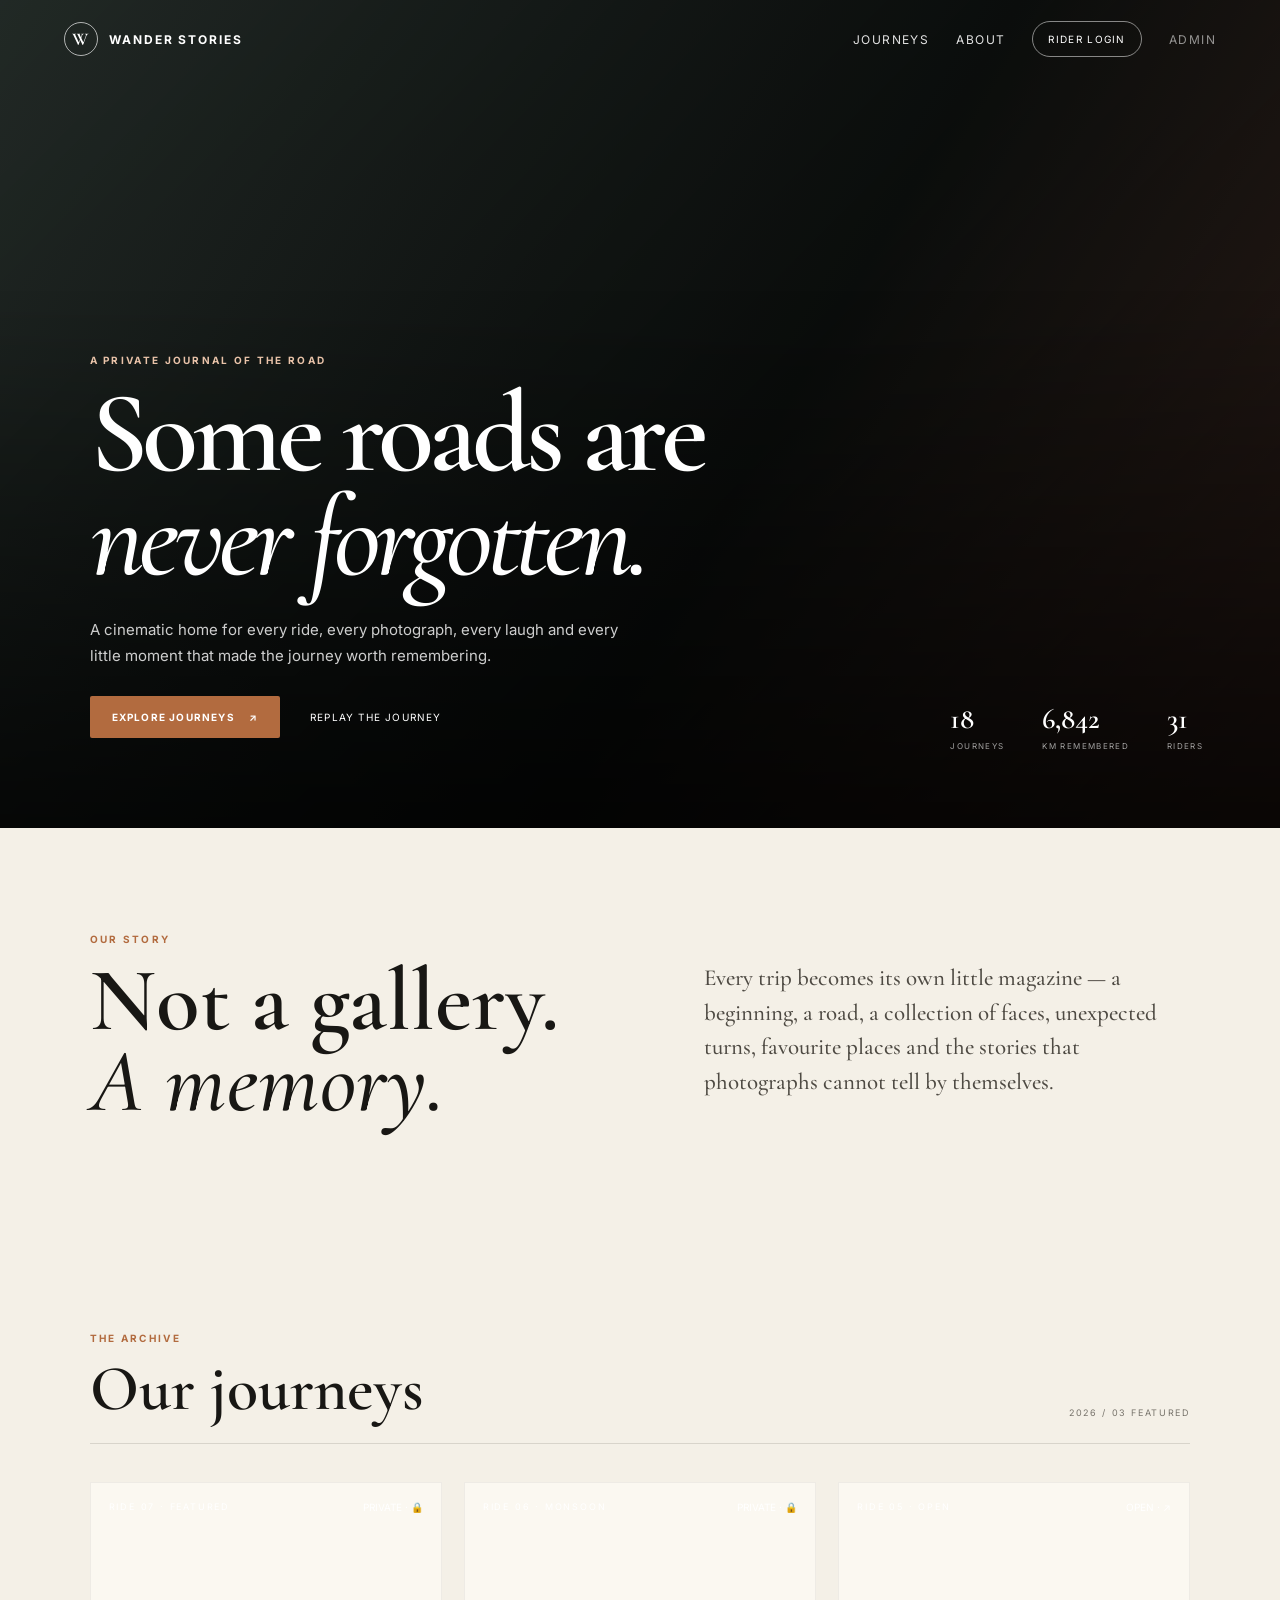
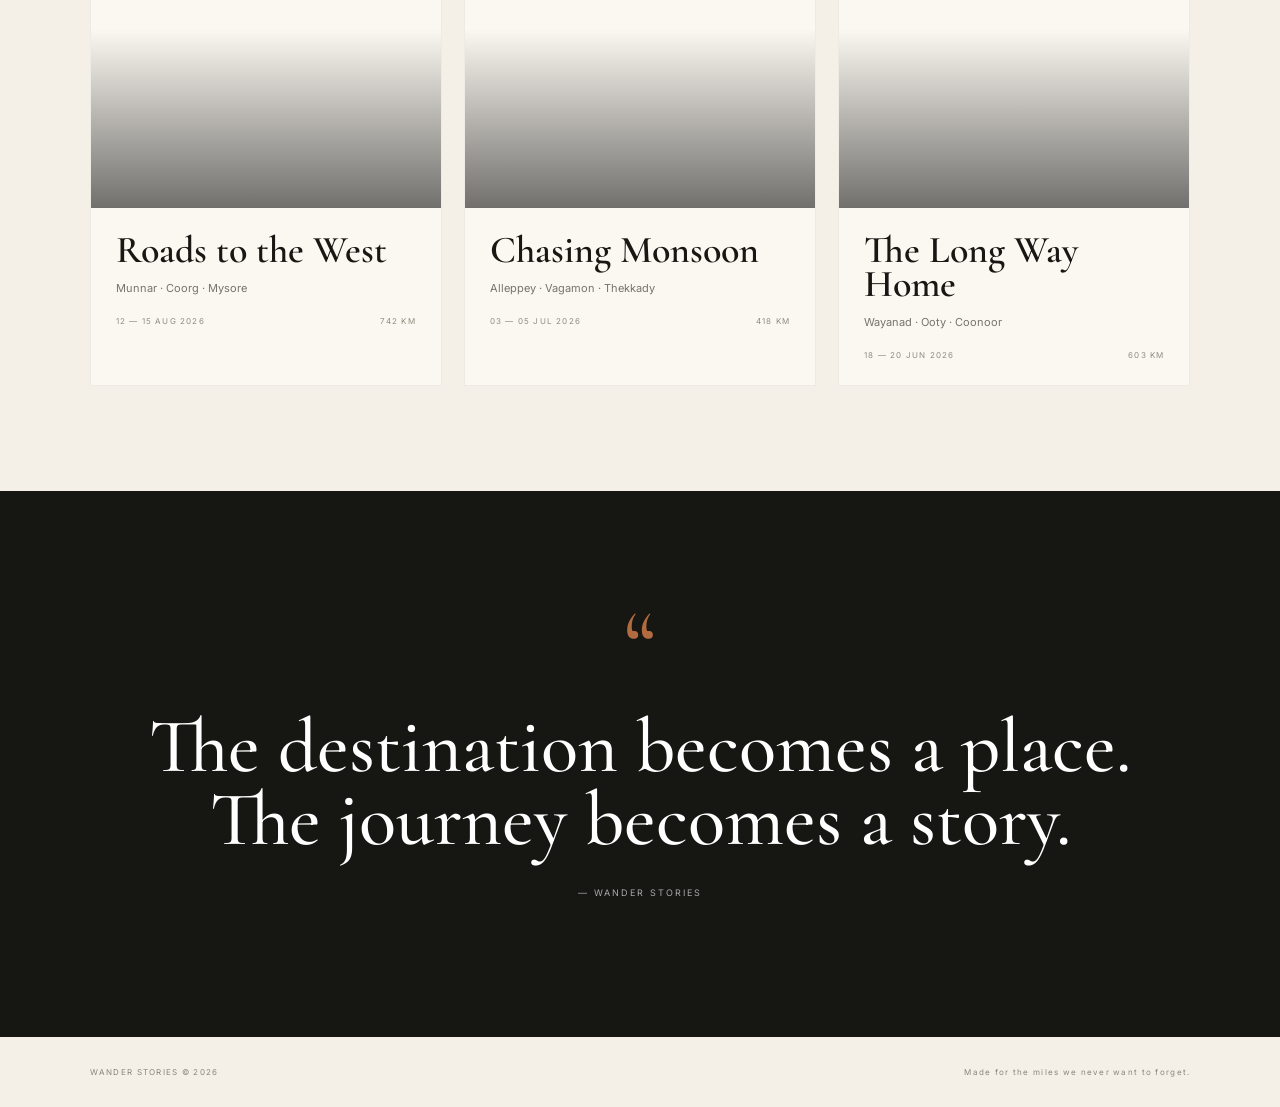
==== commit 7a2b983c: "Add files via upload" ====
--- a/index.html
+++ b/index.html
@@ -1,572 +1,95 @@
 <!DOCTYPE html>
 <html lang="en">
 <head>
-<meta charset="UTF-8">
-<meta name="viewport" content="width=device-width,initial-scale=1.0">
-<meta name="theme-color" content="#30190d">
-<meta name="description" content="WOODCRAFT — Premium Handmade Teak Wood Lice Comb. UPI payment and WhatsApp ordering.">
-<title>WOODCRAFT | Premium Handmade Wood</title>
-<style>
-*{margin:0;padding:0;box-sizing:border-box}
-html{scroll-behavior:smooth}
-body{font-family:Arial,Helvetica,sans-serif;background:#f5efe6;color:#2d1b10;line-height:1.6}
-:root{--dark:#30190d;--brown:#75482d;--brown2:#a56b43;--gold:#c99a4c;--green:#19a951;--border:#dfd1c1}
-header{position:sticky;top:0;z-index:1000;display:flex;align-items:center;justify-content:space-between;padding:15px 6%;color:#fff;background:rgba(48,25,13,.97);backdrop-filter:blur(12px);box-shadow:0 5px 20px rgba(0,0,0,.12)}
-.logo{font-size:24px;font-weight:900;letter-spacing:1px}.logo span{color:var(--gold)}
-.header-button{color:#fff;text-decoration:none;padding:9px 18px;border:1px solid rgba(255,255,255,.35);border-radius:50px;font-size:14px;font-weight:bold}
-.hero{min-height:88vh;display:grid;grid-template-columns:1fr 1fr;gap:60px;align-items:center;padding:70px 7%;background:radial-gradient(circle at 80% 20%,rgba(201,154,76,.22),transparent 30%),linear-gradient(135deg,#faf6ef,#e9dac8)}
-.hero-content{max-width:620px}.badge{display:inline-block;padding:7px 15px;background:var(--dark);color:#fff;border-radius:50px;font-size:11px;font-weight:bold;letter-spacing:1.5px;margin-bottom:20px}
-.hero h1{font-size:clamp(44px,6vw,78px);line-height:.98;letter-spacing:-3px;margin-bottom:25px}.hero h1 span{color:var(--brown2)}
-.hero-description{color:#68584b;font-size:18px;max-width:550px;margin-bottom:30px}
-.hero-buttons{display:flex;flex-wrap:wrap;gap:12px}.primary-button,.secondary-button{display:inline-block;padding:15px 27px;border-radius:50px;text-decoration:none;font-weight:bold;transition:.25s}
-.primary-button{background:var(--dark);color:#fff;box-shadow:0 12px 25px rgba(48,25,13,.2)}.primary-button:hover{transform:translateY(-3px)}
-.secondary-button{border:1px solid #c5b39e;color:var(--dark);background:rgba(255,255,255,.5)}
-.hero-image-container{position:relative}.hero-image-container img{width:100%;height:570px;object-fit:cover;border-radius:32px;box-shadow:0 25px 60px rgba(47,27,15,.2)}
-.hero-price{position:absolute;right:-15px;bottom:30px;background:var(--dark);color:#fff;padding:17px 23px;border-radius:18px;box-shadow:0 15px 35px rgba(0,0,0,.2)}
-.hero-price small{display:block;opacity:.65;font-size:10px}.hero-price strong{font-size:23px}
-section{padding:90px 7%}.section-heading{text-align:center;max-width:680px;margin:0 auto 50px}.section-heading h2{font-size:43px;line-height:1.1;margin-bottom:12px}.section-heading p{color:#756659}
-.product-section{background:#fff}.product-container{max-width:1200px;margin:auto;display:grid;grid-template-columns:1.05fr .95fr;gap:60px;align-items:start}
-.gallery{position:sticky;top:100px}.main-product-image{width:100%;height:570px;object-fit:cover;border-radius:25px;cursor:zoom-in;box-shadow:0 18px 45px rgba(47,27,15,.16)}
-.thumbnail-grid{display:grid;grid-template-columns:repeat(4,1fr);gap:10px;margin-top:12px}.thumbnail{width:100%;height:85px;object-fit:cover;border-radius:12px;cursor:pointer;border:3px solid transparent;transition:.2s}.thumbnail:hover,.thumbnail.active{border-color:var(--brown2)}
-.product-title{font-size:42px;line-height:1.08;margin-bottom:10px}.rating{color:var(--gold);font-size:20px;margin-bottom:18px}.product-description{color:#6d5d50;margin-bottom:25px}
-.features{display:grid;gap:10px;margin-bottom:25px}.feature{padding:13px 15px;background:#f7f3ed;border-radius:12px;font-size:14px}
-.price-box{background:#f4ece2;padding:22px;border-radius:20px;margin-bottom:25px}.price-row{display:flex;justify-content:space-between;align-items:center;margin:8px 0;color:#68594d}.price-row.total{border-top:1px solid #d5c3ae;padding-top:15px;margin-top:15px;color:var(--dark);font-size:22px;font-weight:900}
-.order-box{border:1px solid var(--border);padding:25px;border-radius:22px;background:#fff;box-shadow:0 10px 35px rgba(48,25,13,.06)}.order-box h3{font-size:26px;margin-bottom:3px}.order-subtitle{color:#817368;font-size:13px;margin-bottom:20px}
-.form-group{margin-bottom:15px}.form-group label{display:block;font-size:13px;font-weight:800;margin-bottom:6px}.form-group input,.form-group textarea{width:100%;padding:13px 14px;border:1px solid #d9ccbe;background:#fcfaf7;border-radius:10px;outline:none;font-family:inherit;font-size:15px}.form-group textarea{min-height:90px;resize:vertical}
-.form-group input:focus,.form-group textarea:focus{border-color:var(--brown2);box-shadow:0 0 0 3px rgba(165,107,67,.1)}.two-column{display:grid;grid-template-columns:1fr 1fr;gap:12px}
-.continue-button{width:100%;padding:16px;background:var(--dark);color:#fff;border:0;border-radius:12px;font-size:16px;font-weight:900;cursor:pointer}
-.continue-button:disabled,.paid-button:disabled{opacity:.55;cursor:not-allowed}
-.payment-area{display:none;margin-top:25px;padding:25px;border:2px solid #dfd1c1;border-radius:20px;background:#faf7f2;text-align:center}.payment-area.show{display:block}.payment-area h3{font-size:26px;margin-bottom:5px}.payment-description{color:#75675c;font-size:14px}.payment-total{font-size:34px;font-weight:900;color:var(--dark);margin:12px 0 20px}
-.qr-container{display:flex;justify-content:center;margin:10px 0 18px}.qr-image{width:240px;height:240px;object-fit:contain;background:#fff;padding:10px;border-radius:15px;border:1px solid #ddd;box-shadow:0 8px 25px rgba(0,0,0,.08)}
-.upi-box{background:#fff;padding:14px;border-radius:12px;margin-bottom:15px}.upi-label{color:#75675c;font-size:12px}.upi-id{color:var(--brown);font-size:18px;font-weight:900;word-break:break-all;margin:3px 0 7px}.copy-button{border:1px solid #cdbca8;background:#fff;padding:7px 14px;border-radius:30px;cursor:pointer;font-weight:bold}
-.paid-button{width:100%;padding:16px;background:var(--green);color:#fff;border:0;border-radius:12px;font-size:16px;font-weight:900;cursor:pointer}
-.payment-warning{margin-top:15px;font-size:12px;color:#74675c}.success-message{display:none;margin-top:18px;padding:15px;border-radius:12px;background:#e8f8ee;color:#176b37;font-size:13px;font-weight:bold}.success-message.show{display:block}
-.order-placed{display:none;margin-top:18px;padding:22px;border-radius:18px;background:#e8f8ee;border:1px solid #b8e5c8;color:#145c30;text-align:left}
-.order-placed.show{display:block}.order-placed-icon{width:52px;height:52px;display:flex;align-items:center;justify-content:center;margin:0 auto 10px;border-radius:50%;background:#19a951;color:#fff;font-size:30px;font-weight:900}
-.order-placed h3{text-align:center;font-size:25px;margin-bottom:5px}.order-placed>p{text-align:center;font-size:13px;margin-bottom:15px}
-.placed-details{background:#fff;border-radius:12px;padding:14px;font-size:13px;color:#3b312a}.placed-details div{display:flex;justify-content:space-between;gap:15px;padding:6px 0;border-bottom:1px solid #eee5dc}.placed-details div:last-child{border-bottom:0}.placed-details strong{text-align:right}
-.database-status{display:none;margin-top:12px;padding:11px 13px;border-radius:10px;font-size:12px;text-align:left}.database-status.show{display:block}.database-status.saving{background:#fff4d8;color:#755500}.database-status.saved{background:#e8f8ee;color:#176b37}.database-status.failed{background:#fdeaea;color:#8b2222}
-.trust-section{background:var(--dark);color:#fff}.trust-section .section-heading p{color:rgba(255,255,255,.65)}.trust-grid{max-width:1100px;margin:auto;display:grid;grid-template-columns:repeat(3,1fr);gap:20px}.trust-card{text-align:center;padding:30px 20px;border:1px solid rgba(255,255,255,.12);border-radius:20px}.trust-icon{font-size:35px;margin-bottom:10px}.trust-card h3{margin-bottom:6px}.trust-card p{color:rgba(255,255,255,.65);font-size:14px}
-footer{background:#211209;color:#fff;text-align:center;padding:35px 20px}footer p{margin-top:8px;opacity:.55;font-size:13px}
-.lightbox{position:fixed;inset:0;z-index:3000;display:none;align-items:center;justify-content:center;padding:20px;background:rgba(0,0,0,.94)}.lightbox.show{display:flex}.lightbox img{max-width:95%;max-height:90vh;border-radius:10px}.close-lightbox{position:absolute;right:25px;top:12px;color:#fff;font-size:45px;cursor:pointer}
-.hidden-frame{display:none}
-@media(max-width:900px){.hero{grid-template-columns:1fr;padding-top:50px}.hero-image-container{order:-1}.product-container{grid-template-columns:1fr}.gallery{position:static}.trust-grid{grid-template-columns:1fr}}
-@media(max-width:600px){header{padding:13px 5%}.logo{font-size:20px}.hero{padding:45px 5%}.hero h1{font-size:45px}.hero-description{font-size:16px}section{padding:65px 5%}.section-heading h2{font-size:33px}.product-title{font-size:34px}.main-product-image{height:360px}.thumbnail{height:70px}.two-column{grid-template-columns:1fr}.hero-image-container img{height:400px}}
-</style>
+  <meta charset="UTF-8">
+  <meta name="viewport" content="width=device-width, initial-scale=1.0">
+  <meta name="description" content="A cinematic private travel memory magazine.">
+  <title>Wander Stories — Travel Memory Magazine</title>
+  <link rel="preconnect" href="https://fonts.googleapis.com">
+  <link rel="preconnect" href="https://fonts.gstatic.com" crossorigin>
+  <link href="https://fonts.googleapis.com/css2?family=Cormorant+Garamond:wght@500;600;700&family=Inter:wght@400;500;600;700&display=swap" rel="stylesheet">
+  <link rel="stylesheet" href="style.css">
 </head>
 <body>
+  <div id="toast" class="toast"></div>
 
-<header>
-  <div class="logo">WOODEN <span>LICE COMB</span></div>
-  <a href="#order" class="header-button">Order Now</a>
-</header>
+  <header class="site-header">
+    <a class="brand" href="#"><span class="brand-mark">W</span><span>Wander Stories</span></a>
+    <nav>
+      <a href="#journeys">Journeys</a>
+      <a href="#about">About</a>
+      <button class="ghost-btn" id="loginBtn">Rider Login</button>
+      <a class="admin-link" href="admin.html">Admin</a>
+    </nav>
+  </header>
 
-<section class="hero">
-  <div class="hero-content">
-    <div class="badge">HANDCRAFTED • PREMIUM WOOD</div>
-    <h1>Handmade Teak Wood <br><span>Lice Comb</span></h1>
-    <p class="hero-description">Handcrafted from natural teak wood, this fine-tooth lice comb is strong, reusable and built for long-term use. Its closely spaced teeth are designed to help physically remove lice and nits while the smooth wooden finish provides a comfortable combing experience.</p>
-    <div class="hero-buttons">
-      <a href="#product" class="primary-button">View Product</a>
-      <a href="#order" class="secondary-button">Buy Now</a>
+  <main>
+    <section class="hero">
+      <div class="hero-overlay"></div>
+      <div class="hero-content">
+        <p class="eyebrow">A PRIVATE JOURNAL OF THE ROAD</p>
+        <h1>Some roads are<br><em>never forgotten.</em></h1>
+        <p class="hero-copy">A cinematic home for every ride, every photograph, every laugh and every little moment that made the journey worth remembering.</p>
+        <div class="hero-actions">
+          <a class="primary-btn" href="#journeys">Explore Journeys <span>↗</span></a>
+          <button class="text-btn" id="replayHero">Replay the journey</button>
+        </div>
+      </div>
+      <div class="hero-meta">
+        <div><strong>18</strong><span>JOURNEYS</span></div>
+        <div><strong>6,842</strong><span>KM REMEMBERED</span></div>
+        <div><strong>31</strong><span>RIDERS</span></div>
+      </div>
+    </section>
+
+    <section class="intro section" id="about">
+      <div>
+        <p class="eyebrow">OUR STORY</p>
+        <h2>Not a gallery.<br><em>A memory.</em></h2>
+      </div>
+      <p class="intro-copy">Every trip becomes its own little magazine — a beginning, a road, a collection of faces, unexpected turns, favourite places and the stories that photographs cannot tell by themselves.</p>
+    </section>
+
+    <section class="journeys section" id="journeys">
+      <div class="section-head">
+        <div>
+          <p class="eyebrow">THE ARCHIVE</p>
+          <h2>Our journeys</h2>
+        </div>
+        <span class="archive-count">2026 / 03 FEATURED</span>
+      </div>
+      <div class="journey-grid" id="journeyGrid"></div>
+    </section>
+
+    <section class="quote-section">
+      <div class="quote-inner">
+        <span class="quote-mark">“</span>
+        <blockquote>The destination becomes a place.<br>The journey becomes a story.</blockquote>
+        <p>— WANDER STORIES</p>
+      </div>
+    </section>
+  </main>
+
+  <footer class="footer">
+    <span>WANDER STORIES © 2026</span>
+    <span>Made for the miles we never want to forget.</span>
+  </footer>
+
+  <div class="modal" id="loginModal" aria-hidden="true">
+    <div class="modal-card">
+      <button class="modal-close" data-close>×</button>
+      <p class="eyebrow">PRIVATE JOURNEY</p>
+      <h2>Rider access</h2>
+      <p class="muted">Enter your rider ID and password to open private trip magazines.</p>
+      <form id="loginForm">
+        <label>Rider ID<input id="riderId" required placeholder="e.g. R001" autocomplete="username"></label>
+        <label>Password<input id="riderPassword" required type="password" placeholder="••••••••" autocomplete="current-password"></label>
+        <button class="primary-btn full" type="submit">Enter the archive</button>
+      </form>
+      <p class="demo-note">Demo: <b>R001</b> / <b>ride2026</b></p>
     </div>
   </div>
-  <div class="hero-image-container">
-    <img id="heroImage" src="https://raw.githubusercontent.com/indrarecreation/tripcore/9f1f964987fa2e9fd4c888fda89bacaf6766742b/ChatGPT%20Image%20Aug%2028%2C%202026%2C%2009_45_02%20PM.png" alt="Premium Wooden Product">
-    <div class="hero-price"><small>SELLING PRICE</small>₹<strong id="heroPrice">79</strong></div>
-  </div>
-</section>
 
-<section class="product-section" id="product">
-  <div class="section-heading">
-    <h2>Our Featured Product</h2>
-    <p>Handmade Teak Wood Lice Comb | Fine-Tooth Natural Wooden Comb | Reusable &amp; Durable.</p>
-  </div>
-
-  <div class="product-container">
-    <div class="gallery">
-      <img id="mainProductImage" class="main-product-image" src="https://github.com/indrarecreation/tripcore/blob/main/ChatGPT%20Image%20Aug%2028,%202026,%2009_28_31%20PM.png?raw=true" alt="Premium Wooden Product" onclick="openLightbox()">
-      <div class="thumbnail-grid">
-        <img class="thumbnail active" src="https://github.com/indrarecreation/tripcore/blob/main/ChatGPT%20Image%20Aug%2029,%202026,%2008_53_44%20AM.png?raw=true" onclick="changeImage(this)" alt="Product image 1">
-        <img class="thumbnail" src="https://github.com/indrarecreation/tripcore/blob/main/ChatGPT%20Image%20Aug%2028,%202026,%2009_43_45%20PM.png?raw=true" onclick="changeImage(this)" alt="Product image 2">
-        <img class="thumbnail" src="https://github.com/indrarecreation/tripcore/blob/main/ChatGPT%20Image%20Aug%2028,%202026,%2009_28_31%20PM.png?raw=true" onclick="changeImage(this)" alt="Product image 3">
-        <img class="thumbnail" src="https://github.com/indrarecreation/tripcore/blob/main/ChatGPT%20Image%20Aug%2028,%202026,%2009_41_17%20PM.png?raw=true" onclick="changeImage(this)" alt="Product image 4">
-      </div>
-    </div>
-
-    <div>
-      <h2 class="product-title">Premium Handmade Teak Wood Lice Comb</h2>
-      <div class="rating">★★★★★</div>
-      <p class="product-description">Beautifully handcrafted using carefully selected wood. Every piece has its own natural grain, character and warmth.</p>
-
-      <div class="features">
-        <div class="feature">🌳 <strong>Natural Wood</strong> — Beautiful natural grain</div>
-        <div class="feature">✋ <strong>Handcrafted</strong> — Made with attention to detail</div>
-        <div class="feature">📦 <strong>Safe Packaging</strong> — Carefully packed before shipping</div>
-      </div>
-
-      <div class="price-box">
-        <div class="price-row"><span>Selling Price</span><strong>₹<span id="productPrice"></span></strong></div>
-        <div class="price-row"><span>Delivery Charge</span><strong>₹<span id="deliveryCharge"></span></strong></div>
-        <div class="price-row total"><span>Total</span><strong>₹<span id="totalPrice"></span></strong></div>
-      </div>
-
-      <div class="order-box" id="order">
-        <h3>Place Your Order</h3>
-        <p class="order-subtitle">Enter your delivery details and continue to UPI payment.</p>
-
-        <form id="orderForm">
-          <div class="form-group">
-            <label for="customerName">Customer Name *</label>
-            <input type="text" id="customerName" placeholder="Your full name" required>
-          </div>
-
-          <div class="form-group">
-            <label for="shippingAddress">Shipping Address *</label>
-            <textarea id="shippingAddress" placeholder="House name/number, street, locality" required></textarea>
-          </div>
-
-          <div class="two-column">
-            <div class="form-group">
-              <label for="postOffice">Post Office *</label>
-              <input type="text" id="postOffice" placeholder="Post Office" required>
-            </div>
-            <div class="form-group">
-              <label for="pinCode">PIN Code *</label>
-              <input type="text" id="pinCode" maxlength="6" inputmode="numeric" placeholder="6-digit PIN" required>
-            </div>
-          </div>
-
-          <div class="form-group">
-            <label for="district">District *</label>
-            <input type="text" id="district" placeholder="District" required>
-          </div>
-
-          <button type="submit" class="continue-button" id="continueButton">Continue to UPI Payment</button>
-        </form>
-
-        <div class="payment-area" id="paymentArea">
-          <h3>Complete Your Payment</h3>
-          <p class="payment-description">Scan the QR code using Google Pay, PhonePe, Paytm or another UPI app. Enter the amount yourself in your UPI app.</p>
-          <div class="payment-total">Total: ₹<span id="paymentAmount"></span></div>
-
-          <div class="qr-container">
-            <img id="qrImage" class="qr-image" alt="UPI Payment QR Code">
-          </div>
-
-          <div class="upi-box">
-            <div class="upi-label">PAY TO UPI ID</div>
-            <div class="upi-id" id="upiIdText"></div>
-            <button type="button" class="copy-button" onclick="copyUPI()">Copy UPI ID</button>
-          </div>
-
-          <button type="button" class="paid-button" id="paidButton" onclick="customerHasPaid()">✓ I HAVE PAID — SAVE ORDER &amp; SEND TO SELLER</button>
-
-          <div class="database-status" id="databaseStatus"></div>
-
-          <div id="orderPlaced" class="order-placed" aria-live="polite">
-            <div class="order-placed-icon">✓</div>
-            <h3>ORDER PLACED</h3>
-            <p>Your order details have been saved and prepared for WhatsApp.</p>
-            <div class="placed-details" id="placedDetails"></div>
-          </div>
-
-          <p class="payment-warning">After completing payment, press the button above. WhatsApp will open with your order details. The seller should verify the payment in the UPI/bank account before dispatch.</p>
-          <div class="success-message" id="successMessage"></div>
-        </div>
-      </div>
-    </div>
-  </div>
-</section>
-
-<section class="trust-section">
-  <div class="section-heading">
-    <h2>Simple &amp; Direct</h2>
-    <p>Pay with UPI and send your order directly to us.</p>
-  </div>
-  <div class="trust-grid">
-    <div class="trust-card"><div class="trust-icon">🌳</div><h3>Premium Wood</h3><p>Carefully selected natural wood with beautiful character.</p></div>
-    <div class="trust-card"><div class="trust-icon">📱</div><h3>UPI Payment</h3><p>Scan the QR code or copy the UPI ID and enter the payment amount in your UPI app.</p></div>
-    <div class="trust-card"><div class="trust-icon">💬</div><h3>WhatsApp Order</h3><p>Your customer and delivery details reach the seller directly.</p></div>
-  </div>
-</section>
-
-<footer>
-  <div class="logo">WOOD<span>CRAFT</span></div>
-  <p>Handcrafted with care • © 2026 WoodCraft</p>
-</footer>
-
-<div class="lightbox" id="lightbox" onclick="closeLightbox()">
-  <div class="close-lightbox" onclick="closeLightbox()">×</div>
-  <img id="lightboxImage" alt="Product image">
-</div>
-
-<iframe name="databaseFrame" id="databaseFrame" class="hidden-frame"></iframe>
-
-<script>
-/* =========================================================
-   WOODCRAFT BUSINESS SETTINGS
-   ========================================================= */
-
-/* Paste your deployed Google Apps Script Web App URL here. */
-const APPS_SCRIPT_URL = "PASTE_YOUR_GOOGLE_APPS_SCRIPT_WEB_APP_URL_HERE";
-
-const PRODUCT_NAME = "Premium Handmade Wooden Product";
-const PRODUCT_PRICE = 79;
-const DELIVERY_CHARGE = 55;
-const TOTAL = PRODUCT_PRICE + DELIVERY_CHARGE;
-
-const WHATSAPP_NUMBER = "7356828624";
-const UPI_ID = "indrajithofficialindra@okhdfcbank";
-const SELLER_NAME = "WoodCraftkollam";
-
-document.getElementById("heroPrice").textContent = PRODUCT_PRICE;
-document.getElementById("productPrice").textContent = PRODUCT_PRICE;
-document.getElementById("deliveryCharge").textContent = DELIVERY_CHARGE;
-document.getElementById("totalPrice").textContent = TOTAL;
-document.getElementById("paymentAmount").textContent = TOTAL;
-document.getElementById("upiIdText").textContent = UPI_ID;
-
-/* QR without a fixed amount. Customer enters the amount manually. */
-const upiLink =
-  "upi://pay" +
-  "?pa=" + encodeURIComponent(UPI_ID) +
-  "&pn=" + encodeURIComponent(SELLER_NAME) +
-  "&cu=INR" +
-  "&tn=" + encodeURIComponent(PRODUCT_NAME);
-
-document.getElementById("qrImage").src =
-  "https://api.qrserver.com/v1/create-qr-code/?size=500x500&data=" +
-  encodeURIComponent(upiLink);
-
-let currentOrder = null;
-
-/* =========================================================
-   FORM
-   ========================================================= */
-document.getElementById("orderForm").addEventListener("submit", function(event) {
-  event.preventDefault();
-
-  const pin = document.getElementById("pinCode").value.trim();
-
-  if (!/^[0-9]{6}$/.test(pin)) {
-    alert("Please enter a valid 6-digit PIN code.");
-    return;
-  }
-
-  document.getElementById("paymentArea").classList.add("show");
-  document.getElementById("paymentArea").scrollIntoView({behavior:"smooth", block:"center"});
-});
-
-/* =========================================================
-   COPY UPI
-   ========================================================= */
-function copyUPI() {
-  if (navigator.clipboard && navigator.clipboard.writeText) {
-    navigator.clipboard.writeText(UPI_ID).then(function() {
-      alert("UPI ID copied: " + UPI_ID);
-    }).catch(function() {
-      alert("UPI ID: " + UPI_ID);
-    });
-  } else {
-    alert("UPI ID: " + UPI_ID);
-  }
-}
-
-/* =========================================================
-   ORDER ID
-   ========================================================= */
-function createOrderID() {
-  return "WC-" + Date.now().toString().slice(-8);
-}
-
-/* =========================================================
-   SAVE TO GOOGLE SHEET
-   Uses a normal HTML form POST to a hidden iframe.
-   This avoids browser CORS/preflight problems with Apps Script.
-   ========================================================= */
-function saveOrderToGoogleSheet(order, onDone) {
-  const status = document.getElementById("databaseStatus");
-
-  if (!APPS_SCRIPT_URL || APPS_SCRIPT_URL.indexOf("PASTE_YOUR_") === 0) {
-    status.className = "database-status show failed";
-    status.textContent = "Google Sheet is not connected yet. Add your Apps Script Web App URL in index.html.";
-    onDone(false);
-    return;
-  }
-
-  status.className = "database-status show saving";
-  status.textContent = "Saving order to Google Sheet…";
-
-  const form = document.createElement("form");
-  form.method = "POST";
-  form.action = APPS_SCRIPT_URL;
-  form.target = "databaseFrame";
-  form.style.display = "none";
-
-  const data = {
-    action: "createOrder",
-    orderId: order.orderId,
-    product: order.product,
-    customerName: order.customerName,
-    shippingAddress: order.shippingAddress,
-    postOffice: order.postOffice,
-    pinCode: order.pinCode,
-    district: order.district,
-    sellingPrice: order.sellingPrice,
-    deliveryCharge: order.deliveryCharge,
-    total: order.total,
-    paymentMethod: order.paymentMethod,
-    paymentStatus: order.paymentStatus,
-    orderStatus: order.orderStatus
-  };
-
-  Object.keys(data).forEach(function(key) {
-    const input = document.createElement("input");
-    input.type = "hidden";
-    input.name = key;
-    input.value = data[key];
-    form.appendChild(input);
-  });
-
-  document.body.appendChild(form);
-
-  let finished = false;
-  function finish(ok) {
-    if (finished) return;
-    finished = true;
-    form.remove();
-
-    if (ok) {
-      status.className = "database-status show saved";
-      status.textContent = "✓ Order saved to Google Sheet.";
-    } else {
-      status.className = "database-status show failed";
-      status.textContent = "The order was sent to the database. If it does not appear in the Sheet, check the Apps Script deployment and Web App URL.";
-    }
-    onDone(ok);
-  }
-
-  /*
-    The hidden iframe receives the Apps Script response.
-    A short delay gives Apps Script time to process the request.
-  */
-  document.getElementById("databaseFrame").onload = function() {
-    finish(true);
-  };
-
-  form.submit();
-
-  setTimeout(function() {
-    finish(true);
-  }, 3500);
-}
-
-/* =========================================================
-   CUSTOMER CLAIMS PAYMENT
-   ========================================================= */
-function customerHasPaid() {
-  const customerName = document.getElementById("customerName").value.trim();
-  const shippingAddress = document.getElementById("shippingAddress").value.trim();
-  const postOffice = document.getElementById("postOffice").value.trim();
-  const pinCode = document.getElementById("pinCode").value.trim();
-  const district = document.getElementById("district").value.trim();
-
-  if (!customerName || !shippingAddress || !postOffice || !pinCode || !district) {
-    alert("Please complete all customer and shipping details first.");
-    return;
-  }
-
-  if (!/^[0-9]{6}$/.test(pinCode)) {
-    alert("Please enter a valid 6-digit PIN code.");
-    return;
-  }
-
-  const orderID = createOrderID();
-
-  currentOrder = {
-    orderId: orderID,
-    product: PRODUCT_NAME,
-    customerName: customerName,
-    shippingAddress: shippingAddress,
-    postOffice: postOffice,
-    pinCode: pinCode,
-    district: district,
-    sellingPrice: PRODUCT_PRICE,
-    deliveryCharge: DELIVERY_CHARGE,
-    total: TOTAL,
-    paymentMethod: "UPI",
-    paymentStatus: "CUSTOMER CLAIMS PAYMENT COMPLETED",
-    orderStatus: "NEW"
-  };
-
-  const paidButton = document.getElementById("paidButton");
-  paidButton.disabled = true;
-  paidButton.textContent = "SAVING ORDER…";
-
-  showPlacedDetails(currentOrder);
-
-  saveOrderToGoogleSheet(currentOrder, function() {
-    sendWhatsApp(currentOrder);
-    paidButton.textContent = "✓ ORDER SAVED & SENT";
-  });
-}
-
-/* =========================================================
-   DISPLAY ORDER
-   ========================================================= */
-function showPlacedDetails(order) {
-  document.getElementById("placedDetails").innerHTML = `
-    <div><span>Order ID</span><strong>${escapeHTML(order.orderId)}</strong></div>
-    <div><span>Product</span><strong>${escapeHTML(order.product)}</strong></div>
-    <div><span>Customer</span><strong>${escapeHTML(order.customerName)}</strong></div>
-    <div><span>Address</span><strong>${escapeHTML(order.shippingAddress)}</strong></div>
-    <div><span>Post Office</span><strong>${escapeHTML(order.postOffice)}</strong></div>
-    <div><span>PIN</span><strong>${escapeHTML(order.pinCode)}</strong></div>
-    <div><span>District</span><strong>${escapeHTML(order.district)}</strong></div>
-    <div><span>Order Total</span><strong>₹${order.total}</strong></div>
-    <div><span>Payment</span><strong>UPI — Verify before dispatch</strong></div>
-  `;
-
-  document.getElementById("orderPlaced").classList.add("show");
-}
-
-/* =========================================================
-   WHATSAPP
-   ========================================================= */
-function sendWhatsApp(order) {
-  const message =
-`🛒 *NEW ORDER — ORDER PLACED*
-
-━━━━━━━━━━━━━━━━━━
-
-📋 *ORDER ID*
-${order.orderId}
-
-📦 *PRODUCT*
-${order.product}
-
-━━━━━━━━━━━━━━━━━━
-
-💰 *PRICE DETAILS*
-
-Selling Price:
-₹${order.sellingPrice}
-
-Delivery Charge:
-₹${order.deliveryCharge}
-
-*TOTAL: ₹${order.total}*
-
-━━━━━━━━━━━━━━━━━━
-
-💳 *PAYMENT*
-
-Payment Method:
-UPI
-
-UPI ID:
-${UPI_ID}
-
-Payment Status:
-*CUSTOMER CLAIMS PAYMENT COMPLETED*
-
-⚠️ *PLEASE VERIFY PAYMENT IN YOUR UPI/BANK APP BEFORE DISPATCH.*
-
-━━━━━━━━━━━━━━━━━━
-
-👤 *CUSTOMER DETAILS*
-
-Customer Name:
-${order.customerName}
-
-━━━━━━━━━━━━━━━━━━
-
-📍 *DELIVERY ADDRESS*
-
-Shipping Address:
-${order.shippingAddress}
-
-Post Office:
-${order.postOffice}
-
-PIN Code:
-${order.pinCode}
-
-District:
-${order.district}
-
-━━━━━━━━━━━━━━━━━━
-
-✅ *ORDER PLACED*
-
-The customer has completed the payment step and submitted the order.
-
-Please verify the payment and arrange delivery.
-
-Thank you.`;
-
-  document.getElementById("successMessage").classList.add("show");
-  document.getElementById("successMessage").textContent =
-    "ORDER SAVED. WhatsApp will open with the order details.";
-
-  const whatsappURL =
-    "https://wa.me/" + WHATSAPP_NUMBER + "?text=" + encodeURIComponent(message);
-
-  window.open(whatsappURL, "_blank");
-
-  document.getElementById("orderPlaced").scrollIntoView({
-    behavior:"smooth",
-    block:"center"
-  });
-}
-
-/* =========================================================
-   SECURITY: HTML ESCAPE
-   ========================================================= */
-function escapeHTML(value) {
-  return String(value)
-    .replace(/&/g, "&amp;")
-    .replace(/</g, "&lt;")
-    .replace(/>/g, "&gt;")
-    .replace(/"/g, "&quot;")
-    .replace(/'/g, "&#039;");
-}
-
-/* =========================================================
-   GALLERY
-   ========================================================= */
-function changeImage(element) {
-  document.getElementById("mainProductImage").src = element.src;
-  document.querySelectorAll(".thumbnail").forEach(function(image) {
-    image.classList.remove("active");
-  });
-  element.classList.add("active");
-}
-
-/* =========================================================
-   LIGHTBOX
-   ========================================================= */
-function openLightbox() {
-  document.getElementById("lightboxImage").src =
-    document.getElementById("mainProductImage").src;
-  document.getElementById("lightbox").classList.add("show");
-}
-
-function closeLightbox() {
-  document.getElementById("lightbox").classList.remove("show");
-}
-
-document.addEventListener("keydown", function(event) {
-  if (event.key === "Escape") closeLightbox();
-});
-
-/* =========================================================
-   PIN CODE
-   ========================================================= */
-document.getElementById("pinCode").addEventListener("input", function() {
-  this.value = this.value.replace(/\D/g, "").slice(0, 6);
-});
-</script>
+  <script src="app.js"></script>
 </body>
 </html>
--- a/style.css
+++ b/style.css
@@ -0,0 +1,28 @@
+:root{
+  --ink:#181714; --paper:#f4f0e7; --cream:#fbf8f1; --muted:#77736b;
+  --line:rgba(24,23,20,.13); --accent:#b26b3f; --dark:#161613;
+  --serif:"Cormorant Garamond",Georgia,serif; --sans:"Inter",Arial,sans-serif;
+}
+*{box-sizing:border-box} html{scroll-behavior:smooth} body{margin:0;background:var(--paper);color:var(--ink);font-family:var(--sans)}
+a{text-decoration:none;color:inherit} button,input{font:inherit}
+.site-header{position:absolute;z-index:10;top:0;left:0;right:0;height:78px;display:flex;align-items:center;justify-content:space-between;padding:0 5vw;color:#fff}
+.brand{display:flex;align-items:center;gap:11px;font-size:12px;letter-spacing:.16em;text-transform:uppercase;font-weight:700}.brand-mark{width:34px;height:34px;border:1px solid rgba(255,255,255,.65);border-radius:50%;display:grid;place-items:center;font-family:var(--serif);font-size:18px}
+nav{display:flex;gap:27px;align-items:center;font-size:12px;text-transform:uppercase;letter-spacing:.12em}nav a{opacity:.88}.admin-link{opacity:.55}
+.ghost-btn,.text-btn{border:0;background:none;color:inherit;cursor:pointer}.ghost-btn{border:1px solid rgba(255,255,255,.5);padding:11px 15px;border-radius:30px;text-transform:uppercase;font-size:10px;letter-spacing:.13em}
+.hero{min-height:760px;height:92vh;position:relative;display:flex;align-items:flex-end;padding:0 7vw 7vw;color:#fff;overflow:hidden;background:linear-gradient(120deg,#28312d,#111513 58%,#4a3027)}
+.hero:before{content:"";position:absolute;inset:-8%;background:
+linear-gradient(135deg,rgba(0,0,0,.12),rgba(0,0,0,.58)),
+url("assets/images/hero.jpg") center/cover no-repeat;animation:slowZoom 18s ease-out forwards;filter:saturate(.82)}
+@keyframes slowZoom{from{transform:scale(1.05)}to{transform:scale(1)}} .hero-overlay{position:absolute;inset:0;background:linear-gradient(0deg,rgba(0,0,0,.7),transparent 65%)}
+.hero-content{position:relative;z-index:2;max-width:760px}.eyebrow{font-size:10px;letter-spacing:.23em;font-weight:700;margin:0 0 16px;color:var(--accent)}.hero .eyebrow{color:#e9c3a9}
+h1,h2{font-family:var(--serif);font-weight:600;line-height:.9;margin:0}h1{font-size:clamp(62px,9vw,125px);letter-spacing:-.045em}h1 em,h2 em{font-weight:500}
+.hero-copy{max-width:560px;font-size:15px;line-height:1.7;color:rgba(255,255,255,.8);margin:28px 0}
+.hero-actions{display:flex;align-items:center;gap:24px}.primary-btn{display:inline-flex;align-items:center;justify-content:center;gap:14px;background:var(--accent);color:#fff;border:0;padding:15px 22px;border-radius:2px;text-transform:uppercase;letter-spacing:.12em;font-size:10px;font-weight:700;cursor:pointer}.text-btn{color:#fff;text-transform:uppercase;letter-spacing:.12em;font-size:10px}
+.hero-meta{position:absolute;z-index:2;right:6vw;bottom:6vw;display:flex;gap:38px}.hero-meta div{display:flex;flex-direction:column;gap:5px}.hero-meta strong{font:600 29px var(--serif)}.hero-meta span{font-size:8px;letter-spacing:.17em;color:rgba(255,255,255,.62)}
+.section{padding:105px 7vw}.intro{display:grid;grid-template-columns:1fr 1fr;gap:10vw;align-items:end}.intro h2{font-size:clamp(55px,7vw,92px)}.intro-copy{font:500 23px/1.5 var(--serif);max-width:580px;color:#4e4a43}
+.section-head{display:flex;justify-content:space-between;align-items:end;border-bottom:1px solid var(--line);padding-bottom:25px;margin-bottom:38px}.section-head h2{font-size:64px}.archive-count{font-size:9px;letter-spacing:.18em;color:var(--muted)}
+.journey-grid{display:grid;grid-template-columns:repeat(3,1fr);gap:22px}.journey-card{background:var(--cream);min-height:480px;position:relative;overflow:hidden;cursor:pointer;border:1px solid rgba(0,0,0,.05);transition:transform .35s,box-shadow .35s}.journey-card:hover{transform:translateY(-7px);box-shadow:0 22px 50px rgba(25,20,10,.12)}.card-image{height:325px;background-size:cover;background-position:center;position:relative}.card-image:after{content:"";position:absolute;inset:0;background:linear-gradient(0deg,rgba(0,0,0,.55),transparent 55%)}.card-number{position:absolute;z-index:1;top:18px;left:18px;color:#fff;font-size:9px;letter-spacing:.2em}.card-lock{position:absolute;z-index:1;top:18px;right:18px;color:#fff;font-size:10px}.card-body{padding:25px}.card-body h3{font:600 38px/.9 var(--serif);margin:0 0 13px}.card-body p{color:var(--muted);font-size:11px;line-height:1.6;margin:0 0 18px}.card-foot{display:flex;justify-content:space-between;font-size:8px;letter-spacing:.15em;color:#918b81}
+.quote-section{background:var(--dark);color:#fff;padding:130px 7vw}.quote-inner{max-width:1000px;margin:auto;text-align:center}.quote-mark{font:100px/0.5 var(--serif);color:var(--accent)}blockquote{font:500 clamp(42px,6vw,78px)/.95 var(--serif);margin:30px 0}.quote-inner p{font-size:9px;letter-spacing:.22em;color:#aaa}
+.footer{display:flex;justify-content:space-between;padding:30px 7vw;font-size:8px;letter-spacing:.16em;color:#8a857c}
+.modal{position:fixed;z-index:50;inset:0;background:rgba(10,10,8,.72);backdrop-filter:blur(12px);display:none;place-items:center;padding:20px}.modal.open{display:grid}.modal-card{width:min(450px,100%);background:var(--cream);padding:45px;position:relative}.modal-card h2{font-size:55px}.modal-close{position:absolute;right:20px;top:17px;background:none;border:0;font-size:27px;cursor:pointer}.muted{color:var(--muted);font-size:12px;line-height:1.6;margin-bottom:25px}.modal label{display:block;font-size:9px;letter-spacing:.13em;text-transform:uppercase;margin:15px 0}.modal input{width:100%;padding:14px;border:1px solid var(--line);background:#fff;margin-top:7px;outline:none}.full{width:100%;margin-top:12px}.demo-note{font-size:9px;color:#999;text-align:center;margin-top:18px}.toast{position:fixed;z-index:100;right:20px;bottom:20px;background:#171714;color:#fff;padding:14px 18px;font-size:11px;opacity:0;transform:translateY(10px);transition:.25s;pointer-events:none}.toast.show{opacity:1;transform:none}
+@media(max-width:800px){nav a:not(.admin-link){display:none}.site-header{padding:0 5vw}.hero{min-height:720px;padding:0 7vw 12vw}.hero-meta{display:none}.intro{grid-template-columns:1fr;gap:35px}.journey-grid{grid-template-columns:1fr}.section{padding:75px 6vw}.section-head{align-items:start}.section-head h2{font-size:54px}.archive-count{margin-top:8px}.footer{flex-direction:column;gap:10px}.modal-card{padding:35px 25px}}
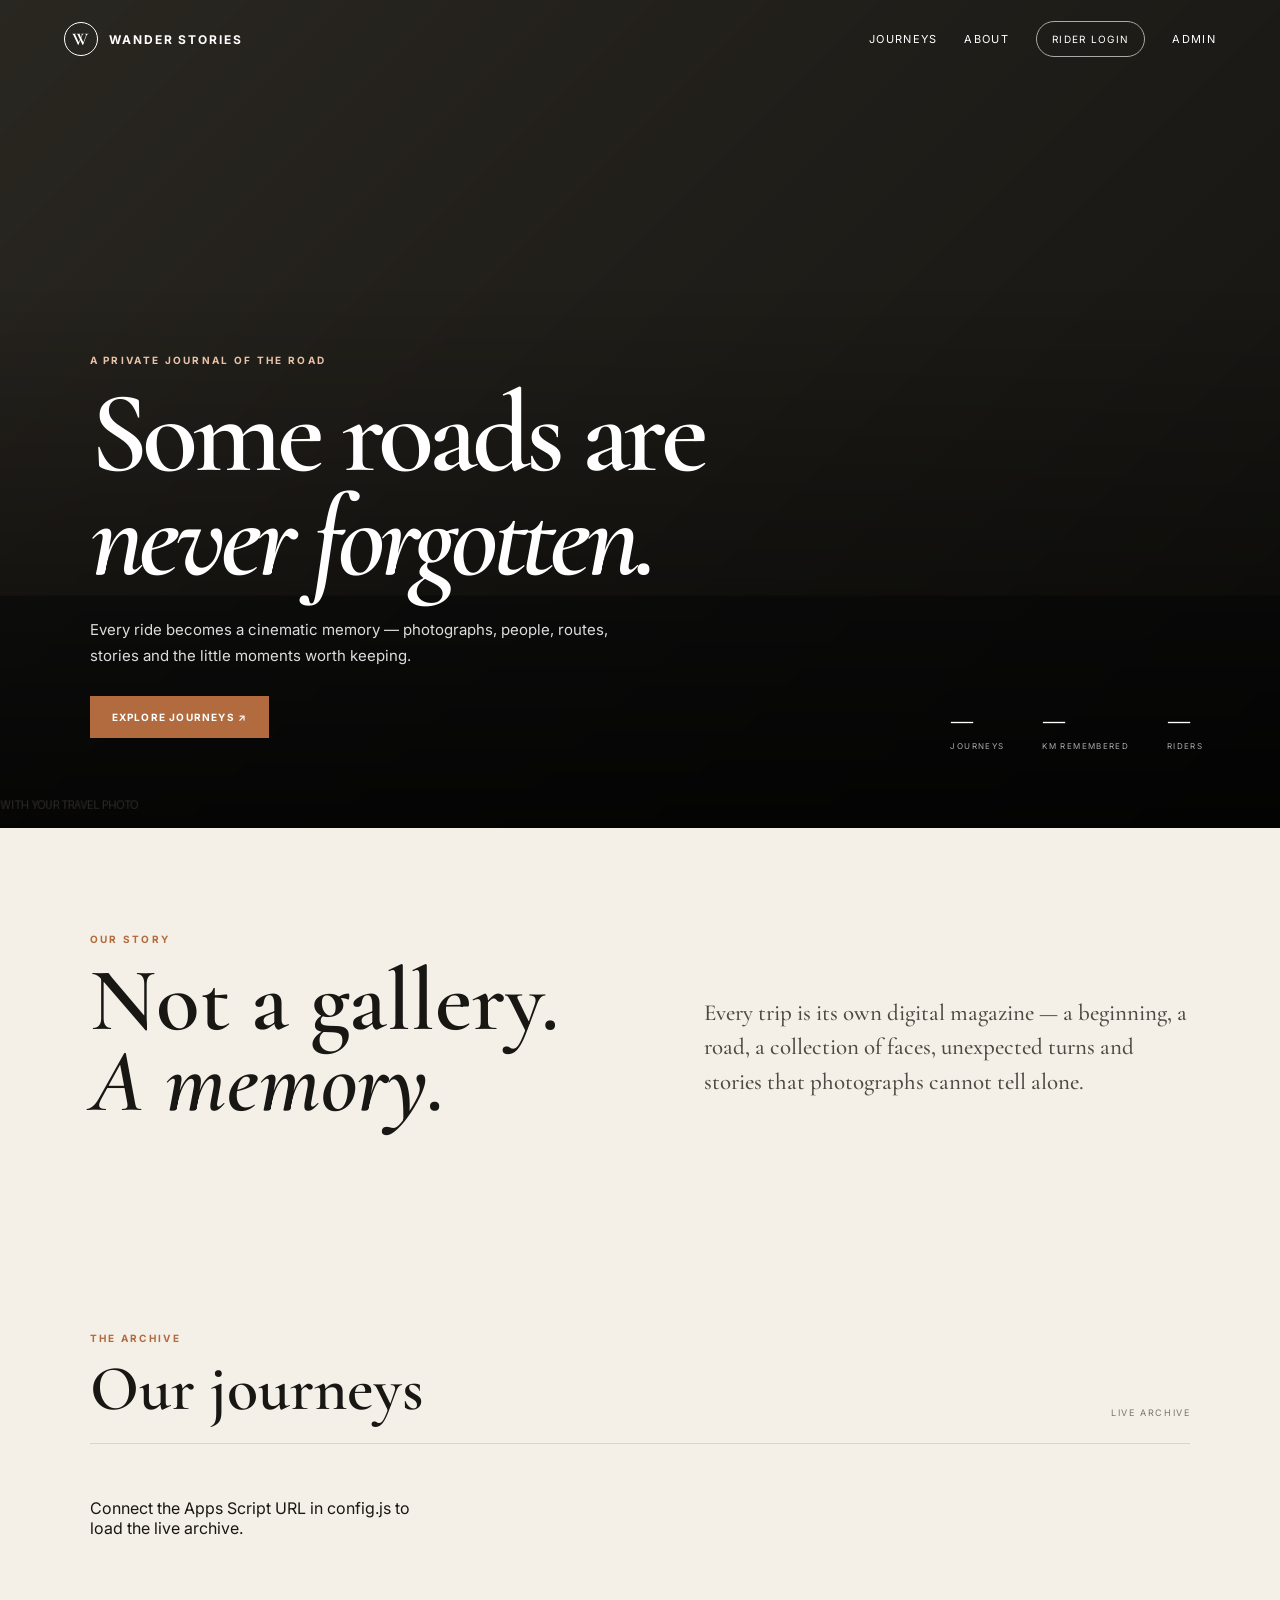
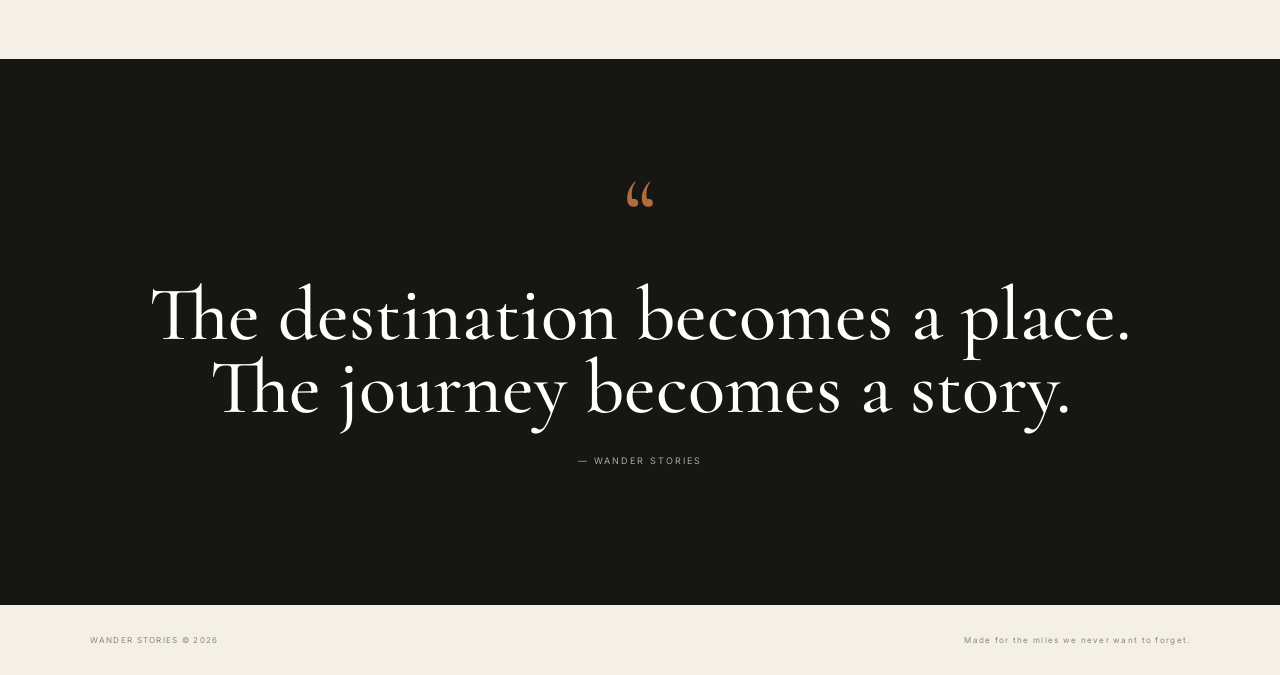
==== commit 1ee802e9: "Add files via upload" ====
--- a/index.html
+++ b/index.html
@@ -1,95 +1,24 @@
-<!DOCTYPE html>
+<!doctype html>
 <html lang="en">
 <head>
-  <meta charset="UTF-8">
-  <meta name="viewport" content="width=device-width, initial-scale=1.0">
-  <meta name="description" content="A cinematic private travel memory magazine.">
-  <title>Wander Stories — Travel Memory Magazine</title>
-  <link rel="preconnect" href="https://fonts.googleapis.com">
-  <link rel="preconnect" href="https://fonts.gstatic.com" crossorigin>
-  <link href="https://fonts.googleapis.com/css2?family=Cormorant+Garamond:wght@500;600;700&family=Inter:wght@400;500;600;700&display=swap" rel="stylesheet">
-  <link rel="stylesheet" href="style.css">
+<meta charset="utf-8"><meta name="viewport" content="width=device-width,initial-scale=1">
+<title>Wander Stories — Travel Memory Magazine</title>
+<link rel="preconnect" href="https://fonts.googleapis.com"><link rel="preconnect" href="https://fonts.gstatic.com" crossorigin>
+<link href="https://fonts.googleapis.com/css2?family=Cormorant+Garamond:wght@500;600;700&family=Inter:wght@400;500;600;700&display=swap" rel="stylesheet">
+<link rel="stylesheet" href="style.css">
 </head>
 <body>
-  <div id="toast" class="toast"></div>
+<div id="toast" class="toast"></div>
+<header class="site-header"><a class="brand" href="index.html"><span class="brand-mark">W</span>Wander Stories</a>
+<nav><a href="#journeys">Journeys</a><a href="#about">About</a><button class="ghost-btn" id="loginBtn">Rider Login</button><a href="admin.html">Admin</a></nav></header>
+<main>
+<section class="hero"><div class="hero-overlay"></div><div class="hero-content"><p class="eyebrow">A PRIVATE JOURNAL OF THE ROAD</p><h1>Some roads are<br><em>never forgotten.</em></h1><p class="hero-copy">Every ride becomes a cinematic memory — photographs, people, routes, stories and the little moments worth keeping.</p><div class="hero-actions"><a class="primary-btn" href="#journeys">Explore Journeys ↗</a></div></div>
+<div class="hero-meta"><div><strong id="tripCount">—</strong><span>JOURNEYS</span></div><div><strong id="kmCount">—</strong><span>KM REMEMBERED</span></div><div><strong id="riderCount">—</strong><span>RIDERS</span></div></div></section>
+<section class="intro section" id="about"><div><p class="eyebrow">OUR STORY</p><h2>Not a gallery.<br><em>A memory.</em></h2></div><p class="intro-copy">Every trip is its own digital magazine — a beginning, a road, a collection of faces, unexpected turns and stories that photographs cannot tell alone.</p></section>
+<section class="journeys section" id="journeys"><div class="section-head"><div><p class="eyebrow">THE ARCHIVE</p><h2>Our journeys</h2></div><span class="archive-count">LIVE ARCHIVE</span></div><div class="journey-grid" id="journeyGrid"><p>Loading journeys…</p></div></section>
+<section class="quote-section"><div class="quote-inner"><span class="quote-mark">“</span><blockquote>The destination becomes a place.<br>The journey becomes a story.</blockquote><p>— WANDER STORIES</p></div></section>
+</main><footer class="footer"><span>WANDER STORIES © 2026</span><span>Made for the miles we never want to forget.</span></footer>
 
-  <header class="site-header">
-    <a class="brand" href="#"><span class="brand-mark">W</span><span>Wander Stories</span></a>
-    <nav>
-      <a href="#journeys">Journeys</a>
-      <a href="#about">About</a>
-      <button class="ghost-btn" id="loginBtn">Rider Login</button>
-      <a class="admin-link" href="admin.html">Admin</a>
-    </nav>
-  </header>
-
-  <main>
-    <section class="hero">
-      <div class="hero-overlay"></div>
-      <div class="hero-content">
-        <p class="eyebrow">A PRIVATE JOURNAL OF THE ROAD</p>
-        <h1>Some roads are<br><em>never forgotten.</em></h1>
-        <p class="hero-copy">A cinematic home for every ride, every photograph, every laugh and every little moment that made the journey worth remembering.</p>
-        <div class="hero-actions">
-          <a class="primary-btn" href="#journeys">Explore Journeys <span>↗</span></a>
-          <button class="text-btn" id="replayHero">Replay the journey</button>
-        </div>
-      </div>
-      <div class="hero-meta">
-        <div><strong>18</strong><span>JOURNEYS</span></div>
-        <div><strong>6,842</strong><span>KM REMEMBERED</span></div>
-        <div><strong>31</strong><span>RIDERS</span></div>
-      </div>
-    </section>
-
-    <section class="intro section" id="about">
-      <div>
-        <p class="eyebrow">OUR STORY</p>
-        <h2>Not a gallery.<br><em>A memory.</em></h2>
-      </div>
-      <p class="intro-copy">Every trip becomes its own little magazine — a beginning, a road, a collection of faces, unexpected turns, favourite places and the stories that photographs cannot tell by themselves.</p>
-    </section>
-
-    <section class="journeys section" id="journeys">
-      <div class="section-head">
-        <div>
-          <p class="eyebrow">THE ARCHIVE</p>
-          <h2>Our journeys</h2>
-        </div>
-        <span class="archive-count">2026 / 03 FEATURED</span>
-      </div>
-      <div class="journey-grid" id="journeyGrid"></div>
-    </section>
-
-    <section class="quote-section">
-      <div class="quote-inner">
-        <span class="quote-mark">“</span>
-        <blockquote>The destination becomes a place.<br>The journey becomes a story.</blockquote>
-        <p>— WANDER STORIES</p>
-      </div>
-    </section>
-  </main>
-
-  <footer class="footer">
-    <span>WANDER STORIES © 2026</span>
-    <span>Made for the miles we never want to forget.</span>
-  </footer>
-
-  <div class="modal" id="loginModal" aria-hidden="true">
-    <div class="modal-card">
-      <button class="modal-close" data-close>×</button>
-      <p class="eyebrow">PRIVATE JOURNEY</p>
-      <h2>Rider access</h2>
-      <p class="muted">Enter your rider ID and password to open private trip magazines.</p>
-      <form id="loginForm">
-        <label>Rider ID<input id="riderId" required placeholder="e.g. R001" autocomplete="username"></label>
-        <label>Password<input id="riderPassword" required type="password" placeholder="••••••••" autocomplete="current-password"></label>
-        <button class="primary-btn full" type="submit">Enter the archive</button>
-      </form>
-      <p class="demo-note">Demo: <b>R001</b> / <b>ride2026</b></p>
-    </div>
-  </div>
-
-  <script src="app.js"></script>
-</body>
-</html>
+<div class="modal" id="loginModal"><div class="modal-card"><button class="modal-close" data-close>×</button><p class="eyebrow">PRIVATE JOURNEY</p><h2>Rider access</h2><p class="muted">Enter your rider ID and password.</p><form id="loginForm"><label>Rider ID<input id="riderId" required autocomplete="username"></label><label>Password<input id="riderPassword" required type="password" autocomplete="current-password"></label><button class="primary-btn full">Enter the archive</button></form></div></div>
+<script src="config.js"></script><script src="api.js"></script><script src="app.js"></script>
+</body></html>
--- a/style.css
+++ b/style.css
@@ -1,28 +1 @@
-:root{
-  --ink:#181714; --paper:#f4f0e7; --cream:#fbf8f1; --muted:#77736b;
-  --line:rgba(24,23,20,.13); --accent:#b26b3f; --dark:#161613;
-  --serif:"Cormorant Garamond",Georgia,serif; --sans:"Inter",Arial,sans-serif;
-}
-*{box-sizing:border-box} html{scroll-behavior:smooth} body{margin:0;background:var(--paper);color:var(--ink);font-family:var(--sans)}
-a{text-decoration:none;color:inherit} button,input{font:inherit}
-.site-header{position:absolute;z-index:10;top:0;left:0;right:0;height:78px;display:flex;align-items:center;justify-content:space-between;padding:0 5vw;color:#fff}
-.brand{display:flex;align-items:center;gap:11px;font-size:12px;letter-spacing:.16em;text-transform:uppercase;font-weight:700}.brand-mark{width:34px;height:34px;border:1px solid rgba(255,255,255,.65);border-radius:50%;display:grid;place-items:center;font-family:var(--serif);font-size:18px}
-nav{display:flex;gap:27px;align-items:center;font-size:12px;text-transform:uppercase;letter-spacing:.12em}nav a{opacity:.88}.admin-link{opacity:.55}
-.ghost-btn,.text-btn{border:0;background:none;color:inherit;cursor:pointer}.ghost-btn{border:1px solid rgba(255,255,255,.5);padding:11px 15px;border-radius:30px;text-transform:uppercase;font-size:10px;letter-spacing:.13em}
-.hero{min-height:760px;height:92vh;position:relative;display:flex;align-items:flex-end;padding:0 7vw 7vw;color:#fff;overflow:hidden;background:linear-gradient(120deg,#28312d,#111513 58%,#4a3027)}
-.hero:before{content:"";position:absolute;inset:-8%;background:
-linear-gradient(135deg,rgba(0,0,0,.12),rgba(0,0,0,.58)),
-url("assets/images/hero.jpg") center/cover no-repeat;animation:slowZoom 18s ease-out forwards;filter:saturate(.82)}
-@keyframes slowZoom{from{transform:scale(1.05)}to{transform:scale(1)}} .hero-overlay{position:absolute;inset:0;background:linear-gradient(0deg,rgba(0,0,0,.7),transparent 65%)}
-.hero-content{position:relative;z-index:2;max-width:760px}.eyebrow{font-size:10px;letter-spacing:.23em;font-weight:700;margin:0 0 16px;color:var(--accent)}.hero .eyebrow{color:#e9c3a9}
-h1,h2{font-family:var(--serif);font-weight:600;line-height:.9;margin:0}h1{font-size:clamp(62px,9vw,125px);letter-spacing:-.045em}h1 em,h2 em{font-weight:500}
-.hero-copy{max-width:560px;font-size:15px;line-height:1.7;color:rgba(255,255,255,.8);margin:28px 0}
-.hero-actions{display:flex;align-items:center;gap:24px}.primary-btn{display:inline-flex;align-items:center;justify-content:center;gap:14px;background:var(--accent);color:#fff;border:0;padding:15px 22px;border-radius:2px;text-transform:uppercase;letter-spacing:.12em;font-size:10px;font-weight:700;cursor:pointer}.text-btn{color:#fff;text-transform:uppercase;letter-spacing:.12em;font-size:10px}
-.hero-meta{position:absolute;z-index:2;right:6vw;bottom:6vw;display:flex;gap:38px}.hero-meta div{display:flex;flex-direction:column;gap:5px}.hero-meta strong{font:600 29px var(--serif)}.hero-meta span{font-size:8px;letter-spacing:.17em;color:rgba(255,255,255,.62)}
-.section{padding:105px 7vw}.intro{display:grid;grid-template-columns:1fr 1fr;gap:10vw;align-items:end}.intro h2{font-size:clamp(55px,7vw,92px)}.intro-copy{font:500 23px/1.5 var(--serif);max-width:580px;color:#4e4a43}
-.section-head{display:flex;justify-content:space-between;align-items:end;border-bottom:1px solid var(--line);padding-bottom:25px;margin-bottom:38px}.section-head h2{font-size:64px}.archive-count{font-size:9px;letter-spacing:.18em;color:var(--muted)}
-.journey-grid{display:grid;grid-template-columns:repeat(3,1fr);gap:22px}.journey-card{background:var(--cream);min-height:480px;position:relative;overflow:hidden;cursor:pointer;border:1px solid rgba(0,0,0,.05);transition:transform .35s,box-shadow .35s}.journey-card:hover{transform:translateY(-7px);box-shadow:0 22px 50px rgba(25,20,10,.12)}.card-image{height:325px;background-size:cover;background-position:center;position:relative}.card-image:after{content:"";position:absolute;inset:0;background:linear-gradient(0deg,rgba(0,0,0,.55),transparent 55%)}.card-number{position:absolute;z-index:1;top:18px;left:18px;color:#fff;font-size:9px;letter-spacing:.2em}.card-lock{position:absolute;z-index:1;top:18px;right:18px;color:#fff;font-size:10px}.card-body{padding:25px}.card-body h3{font:600 38px/.9 var(--serif);margin:0 0 13px}.card-body p{color:var(--muted);font-size:11px;line-height:1.6;margin:0 0 18px}.card-foot{display:flex;justify-content:space-between;font-size:8px;letter-spacing:.15em;color:#918b81}
-.quote-section{background:var(--dark);color:#fff;padding:130px 7vw}.quote-inner{max-width:1000px;margin:auto;text-align:center}.quote-mark{font:100px/0.5 var(--serif);color:var(--accent)}blockquote{font:500 clamp(42px,6vw,78px)/.95 var(--serif);margin:30px 0}.quote-inner p{font-size:9px;letter-spacing:.22em;color:#aaa}
-.footer{display:flex;justify-content:space-between;padding:30px 7vw;font-size:8px;letter-spacing:.16em;color:#8a857c}
-.modal{position:fixed;z-index:50;inset:0;background:rgba(10,10,8,.72);backdrop-filter:blur(12px);display:none;place-items:center;padding:20px}.modal.open{display:grid}.modal-card{width:min(450px,100%);background:var(--cream);padding:45px;position:relative}.modal-card h2{font-size:55px}.modal-close{position:absolute;right:20px;top:17px;background:none;border:0;font-size:27px;cursor:pointer}.muted{color:var(--muted);font-size:12px;line-height:1.6;margin-bottom:25px}.modal label{display:block;font-size:9px;letter-spacing:.13em;text-transform:uppercase;margin:15px 0}.modal input{width:100%;padding:14px;border:1px solid var(--line);background:#fff;margin-top:7px;outline:none}.full{width:100%;margin-top:12px}.demo-note{font-size:9px;color:#999;text-align:center;margin-top:18px}.toast{position:fixed;z-index:100;right:20px;bottom:20px;background:#171714;color:#fff;padding:14px 18px;font-size:11px;opacity:0;transform:translateY(10px);transition:.25s;pointer-events:none}.toast.show{opacity:1;transform:none}
-@media(max-width:800px){nav a:not(.admin-link){display:none}.site-header{padding:0 5vw}.hero{min-height:720px;padding:0 7vw 12vw}.hero-meta{display:none}.intro{grid-template-columns:1fr;gap:35px}.journey-grid{grid-template-columns:1fr}.section{padding:75px 6vw}.section-head{align-items:start}.section-head h2{font-size:54px}.archive-count{margin-top:8px}.footer{flex-direction:column;gap:10px}.modal-card{padding:35px 25px}}
+:root{--ink:#181714;--paper:#f4f0e7;--cream:#fbf8f1;--muted:#77736b;--line:rgba(24,23,20,.13);--accent:#b26b3f;--dark:#161613;--serif:"Cormorant Garamond",Georgia,serif;--sans:"Inter",Arial,sans-serif}*{box-sizing:border-box}html{scroll-behavior:smooth}body{margin:0;background:var(--paper);color:var(--ink);font-family:var(--sans)}a{text-decoration:none;color:inherit}button,input,textarea,select{font:inherit}.site-header{position:absolute;z-index:10;top:0;left:0;right:0;height:78px;display:flex;align-items:center;justify-content:space-between;padding:0 5vw;color:#fff}.brand{display:flex;align-items:center;gap:11px;font-size:12px;letter-spacing:.16em;text-transform:uppercase;font-weight:700}.brand-mark{width:34px;height:34px;border:1px solid #fff;border-radius:50%;display:grid;place-items:center;font-family:var(--serif);font-size:18px}nav{display:flex;gap:27px;align-items:center;font-size:11px;text-transform:uppercase;letter-spacing:.12em}.ghost-btn{border:1px solid #aaa;background:transparent;color:#fff;padding:11px 15px;border-radius:30px;text-transform:uppercase;font-size:10px;letter-spacing:.13em;cursor:pointer}.hero{min-height:760px;height:92vh;position:relative;display:flex;align-items:flex-end;padding:0 7vw 7vw;color:#fff;overflow:hidden;background:#222}.hero:before{content:"";position:absolute;inset:-8%;background:linear-gradient(135deg,rgba(0,0,0,.1),rgba(0,0,0,.62)),url("assets/images/hero.jpg") center/cover;animation:zoom 18s ease-out forwards}@keyframes zoom{from{transform:scale(1.05)}to{transform:scale(1)}}.hero-overlay{position:absolute;inset:0;background:linear-gradient(0deg,rgba(0,0,0,.72),transparent 65%)}.hero-content{position:relative;z-index:2;max-width:800px}.eyebrow{font-size:10px;letter-spacing:.23em;font-weight:700;margin:0 0 16px;color:var(--accent)}.hero .eyebrow{color:#e9c3a9}h1,h2{font-family:var(--serif);font-weight:600;line-height:.9;margin:0}h1{font-size:clamp(62px,9vw,125px);letter-spacing:-.045em}.hero-copy{max-width:560px;font-size:15px;line-height:1.7;color:#ddd;margin:28px 0}.primary-btn{display:inline-flex;align-items:center;justify-content:center;gap:14px;background:var(--accent);color:#fff;border:0;padding:15px 22px;text-transform:uppercase;letter-spacing:.12em;font-size:10px;font-weight:700;cursor:pointer}.hero-meta{position:absolute;z-index:2;right:6vw;bottom:6vw;display:flex;gap:38px}.hero-meta div{display:flex;flex-direction:column;gap:5px}.hero-meta strong{font:600 29px var(--serif)}.hero-meta span{font-size:8px;letter-spacing:.17em;color:#aaa}.section{padding:105px 7vw}.intro{display:grid;grid-template-columns:1fr 1fr;gap:10vw;align-items:end}.intro h2{font-size:clamp(55px,7vw,92px)}.intro-copy{font:500 23px/1.5 var(--serif);max-width:580px;color:#4e4a43}.section-head{display:flex;justify-content:space-between;align-items:end;border-bottom:1px solid var(--line);padding-bottom:25px;margin-bottom:38px}.section-head h2{font-size:64px}.archive-count{font-size:9px;letter-spacing:.18em;color:var(--muted)}.journey-grid{display:grid;grid-template-columns:repeat(3,1fr);gap:22px}.journey-card{background:var(--cream);min-height:480px;position:relative;overflow:hidden;cursor:pointer;border:1px solid #ddd6ca;transition:.35s}.journey-card:hover{transform:translateY(-7px);box-shadow:0 22px 50px #19140f18}.card-image{height:325px;background-size:cover;background-position:center;position:relative}.card-image:after{content:"";position:absolute;inset:0;background:linear-gradient(0deg,#0008,transparent 55%)}.card-number,.card-lock{position:absolute;z-index:1;top:18px;color:#fff;font-size:9px;letter-spacing:.18em}.card-number{left:18px}.card-lock{right:18px}.card-body{padding:25px}.card-body h3{font:600 38px/.9 var(--serif);margin:0 0 13px}.card-body p{color:var(--muted);font-size:11px;line-height:1.6;margin:0 0 18px}.card-foot{display:flex;justify-content:space-between;font-size:8px;letter-spacing:.15em;color:#918b81}.quote-section{background:var(--dark);color:#fff;padding:130px 7vw}.quote-inner{text-align:center}.quote-mark{font:100px/0.5 var(--serif);color:var(--accent)}blockquote{font:500 clamp(42px,6vw,78px)/.95 var(--serif);margin:30px 0}.quote-inner p{font-size:9px;letter-spacing:.22em;color:#aaa}.footer{display:flex;justify-content:space-between;padding:30px 7vw;font-size:8px;letter-spacing:.16em;color:#8a857c}.modal{position:fixed;z-index:50;inset:0;background:#0a0a08bb;backdrop-filter:blur(12px);display:none;place-items:center;padding:20px}.modal.open{display:grid}.modal-card{width:min(450px,100%);background:var(--cream);padding:45px;position:relative}.modal-card h2{font-size:55px}.modal-close{position:absolute;right:20px;top:17px;background:none;border:0;font-size:27px;cursor:pointer}.muted{color:var(--muted);font-size:12px;line-height:1.6}.modal label{display:block;font-size:9px;letter-spacing:.13em;text-transform:uppercase;margin:15px 0}.modal input{width:100%;padding:14px;border:1px solid var(--line);background:#fff;margin-top:7px}.full{width:100%;margin-top:12px}.toast{position:fixed;z-index:100;right:20px;bottom:20px;background:#171714;color:#fff;padding:14px 18px;font-size:11px;opacity:0;transform:translateY(10px);transition:.25s}.toast.show{opacity:1;transform:none}@media(max-width:800px){nav a:not(.admin-link){display:none}.hero{min-height:720px}.hero-meta{display:none}.intro{grid-template-columns:1fr;gap:35px}.journey-grid{grid-template-columns:1fr}.section{padding:75px 6vw}.section-head h2{font-size:54px}.footer{flex-direction:column;gap:10px}}
